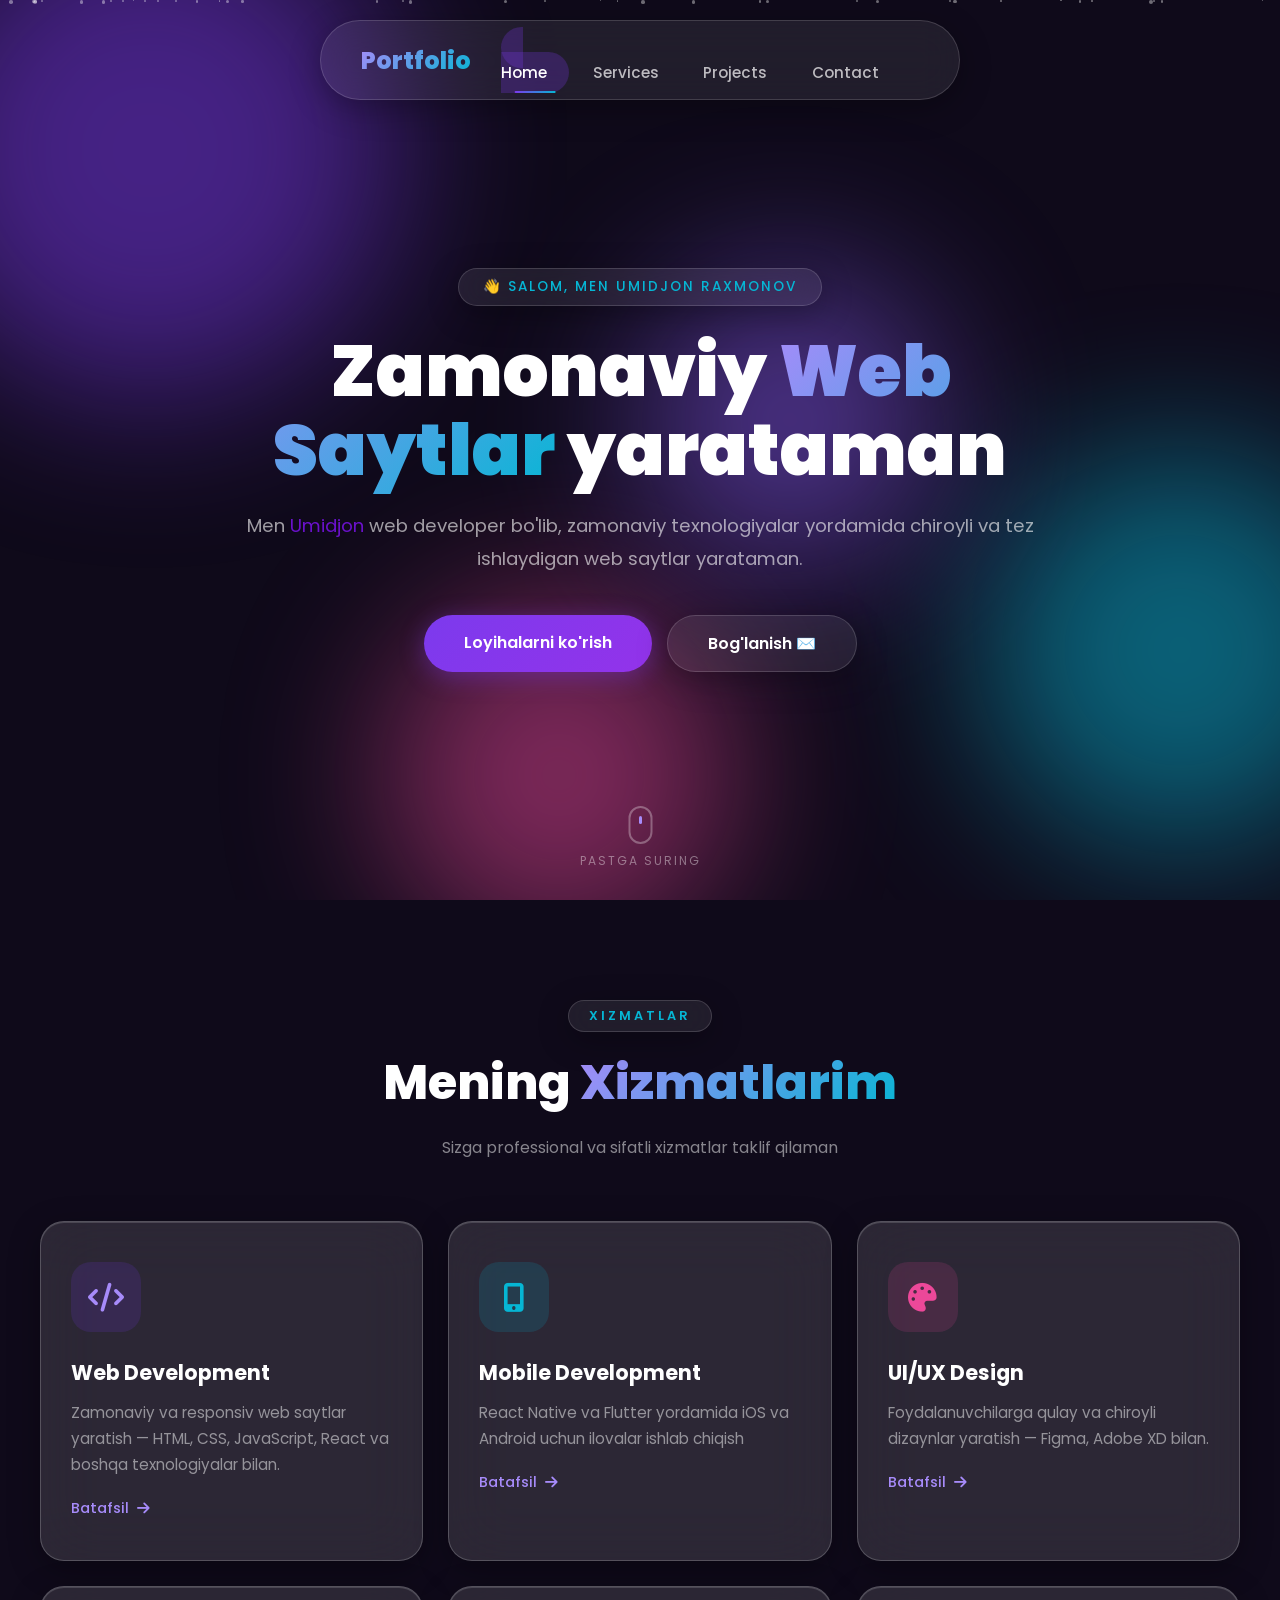
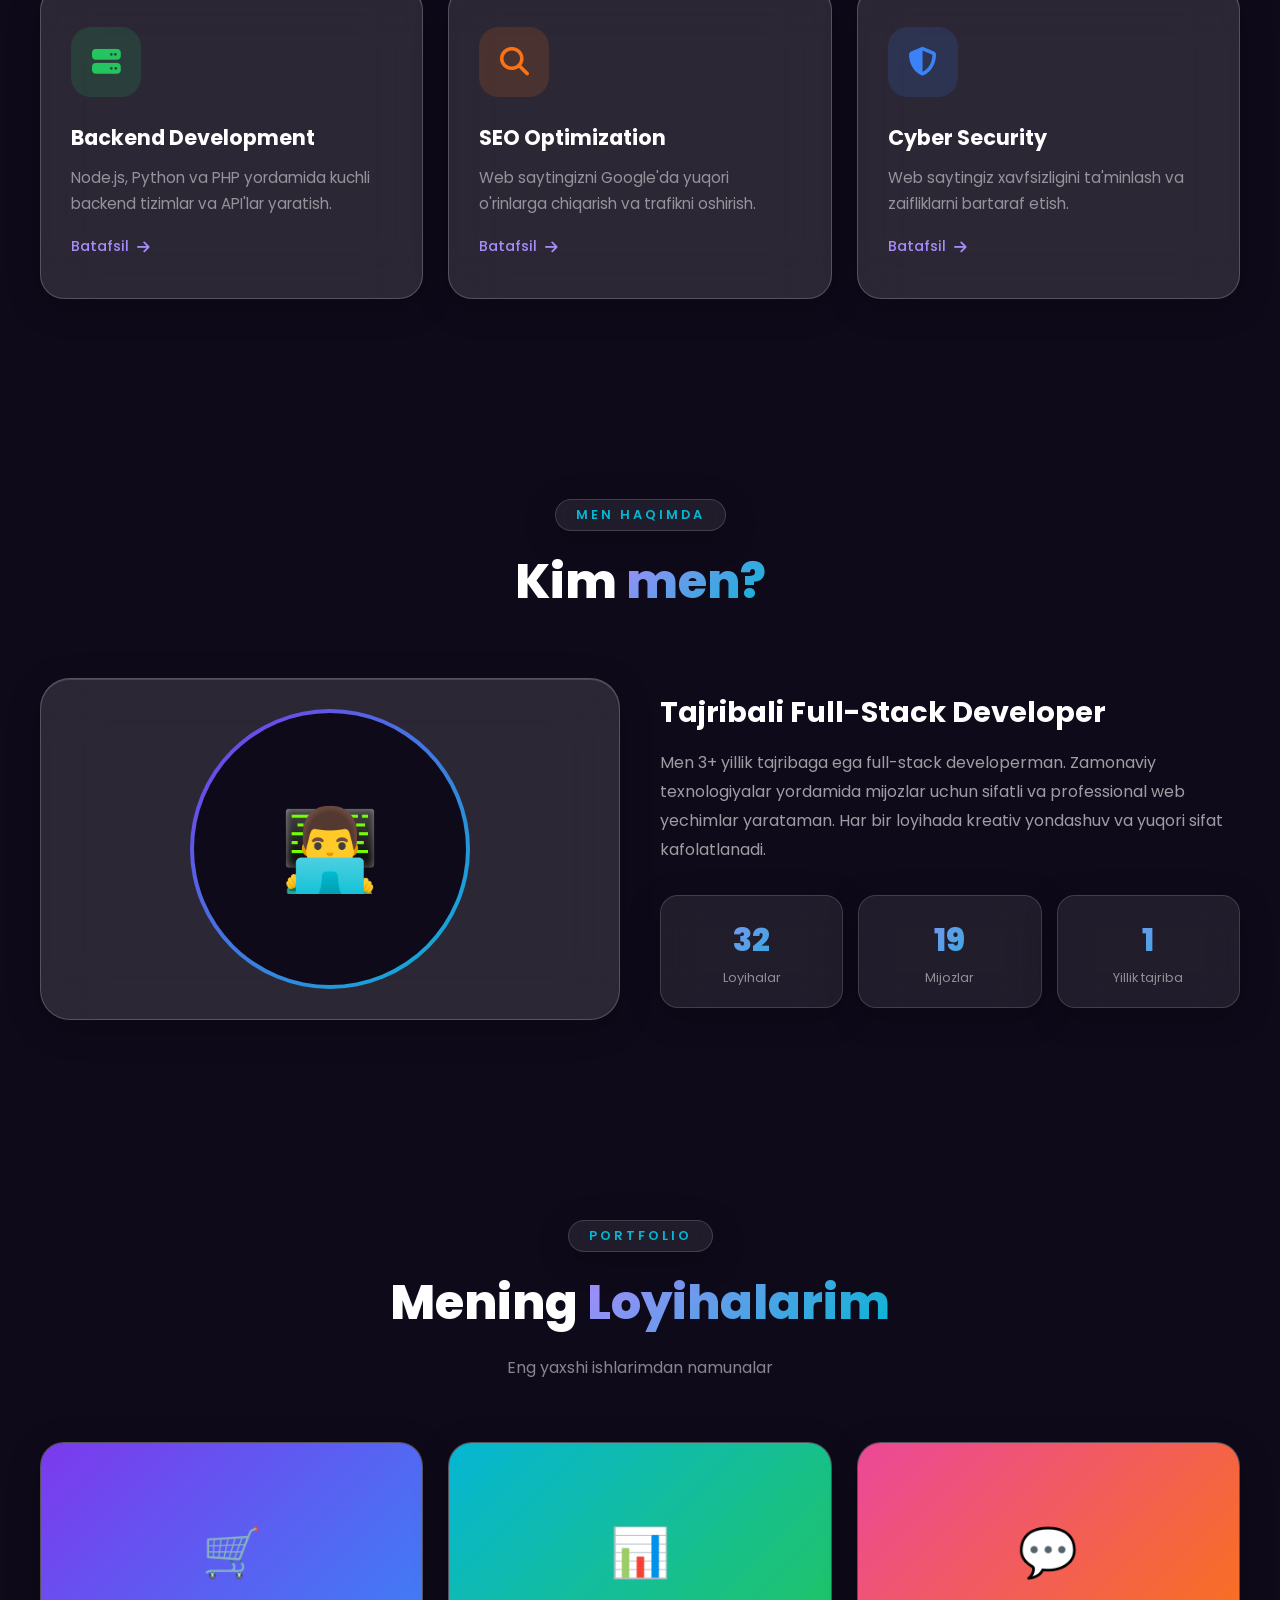
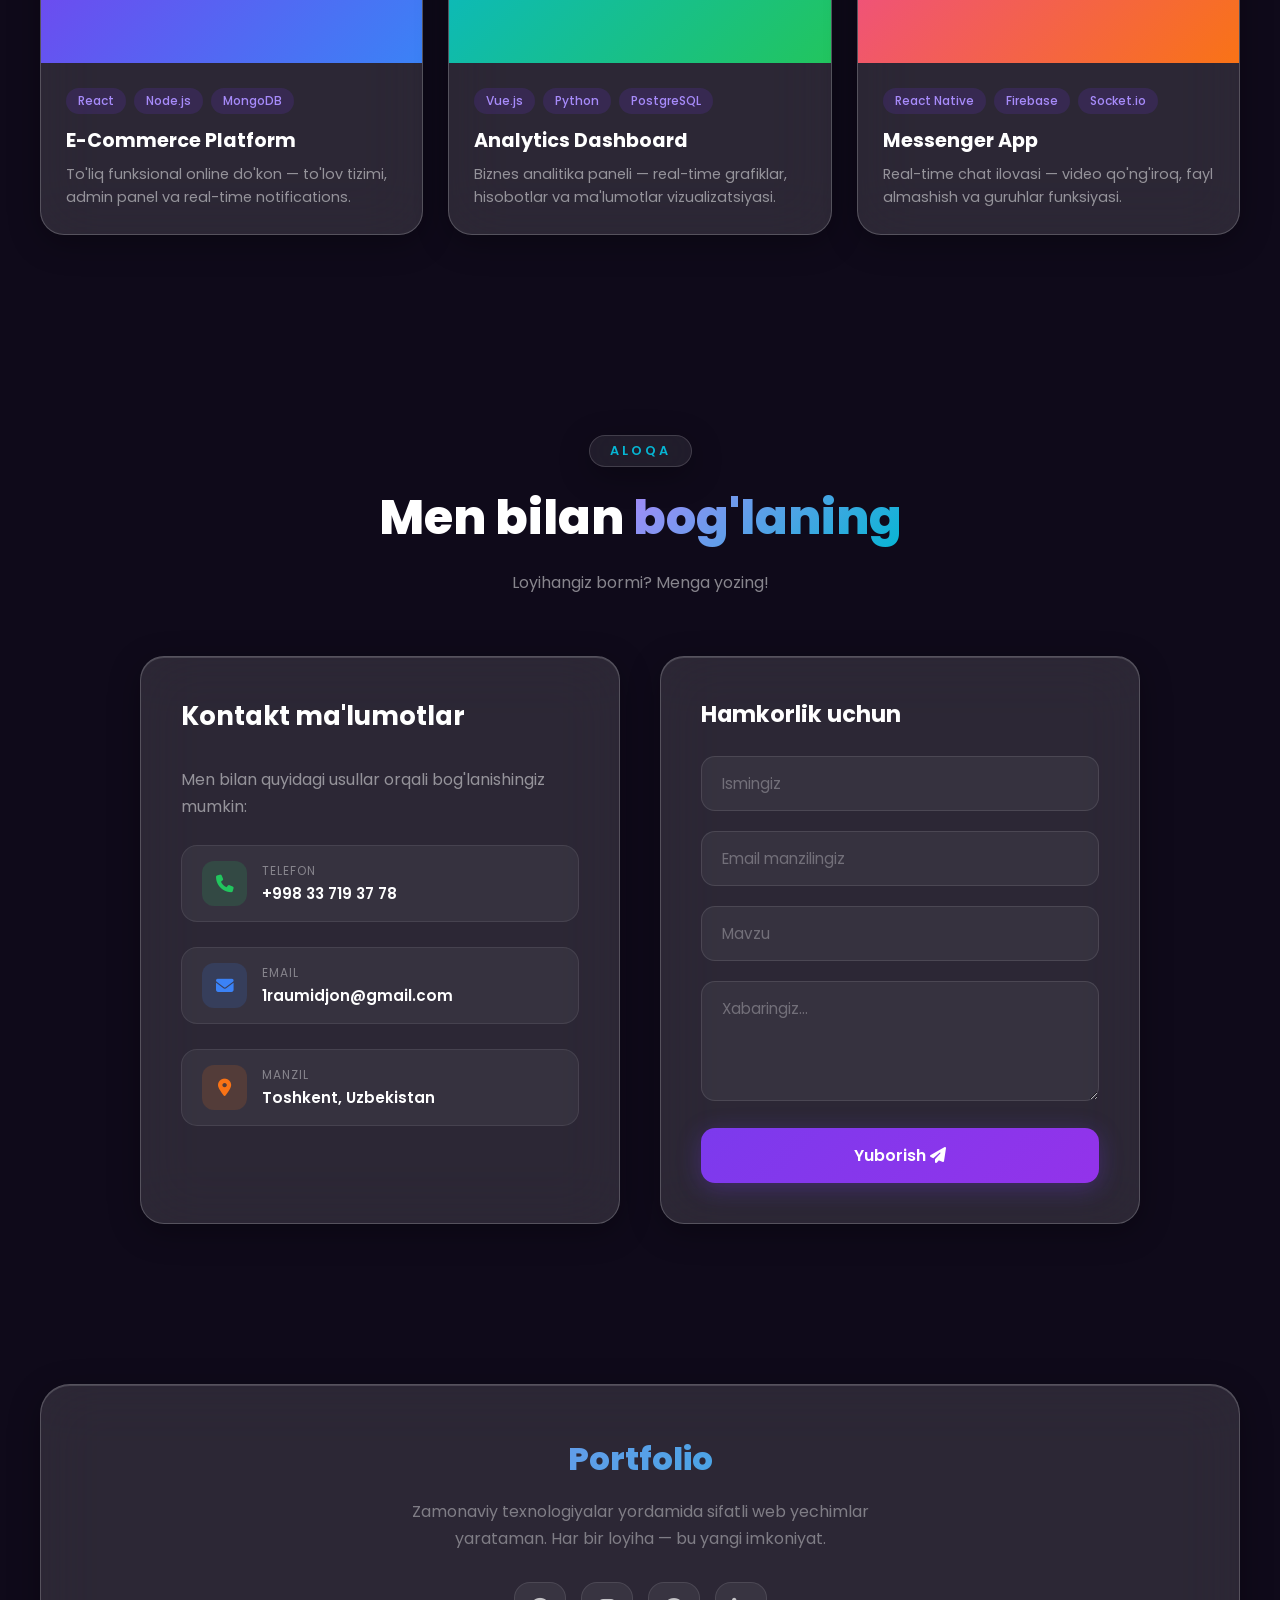
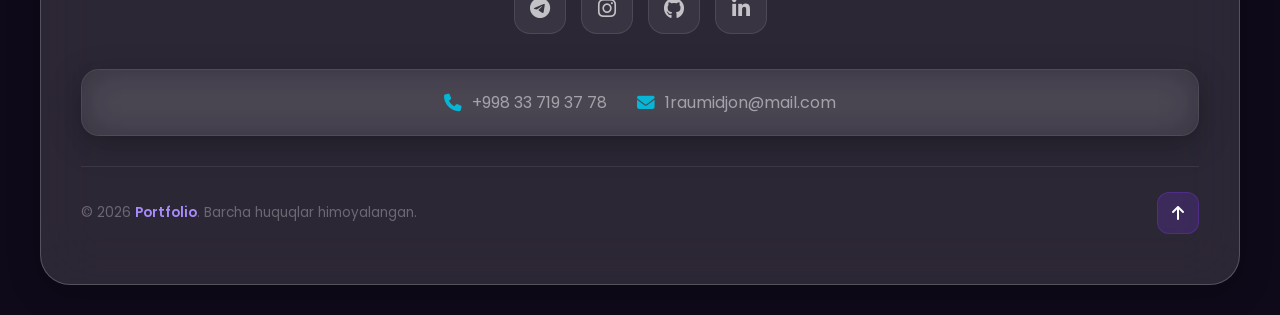
==== index.html @ 9c3d9533 "index asl nomiga qaytarildi adashibman pushaymonman" ====
<!doctype html>
<html lang="uz">
  <head>
    <meta charset="UTF-8" />
    <meta name="viewport" content="width=device-width, initial-scale=1.0" />
    <title>Umidjon Raxmonov | Portfolio</title>
    <link
      rel="stylesheet"
      href="https://cdnjs.cloudflare.com/ajax/libs/font-awesome/6.5.0/css/all.min.css"
    />
    <link rel="stylesheet" href="qwen.css" />
  </head>
  <body>
    <!-- Loader -->
    <div class="loader" id="loader">
      <div class="loader-ring"></div>
    </div>

    <!-- Animated Background -->
    <div class="bg-animation">
      <div class="blob"></div>
      <div class="blob"></div>
      <div class="blob"></div>
      <div class="blob"></div>
    </div>

    <!-- Particles -->
    <div class="particles" id="particles"></div>

    <!-- ========== NAVBAR ========== -->
    <nav class="navbar glass" id="navbar">
      <div class="nav-logo">Portfolio</div>
      <ul class="nav-links" id="navLinks">
        <li><a href="#home" class="active">Home</a></li>
        <li><a href="#services">Services</a></li>
        <li><a href="#projects">Projects</a></li>
        <li><a href="#contact">Contact</a></li>
      </ul>
      <div class="menu-toggle" id="menuToggle">
        <span></span>
        <span></span>
        <span></span>
      </div>
    </nav>

    <!-- ========== HERO ========== -->
    <section class="hero" id="home">
      <div class="hero-content">
        <div class="hero-badge glass">👋 Salom, men Umidjon Raxmonov</div>
        <h1>Zamonaviy <span class="gradient-text">Web Saytlar</span> yarataman</h1>
        <p>
          Men <span style="color: #6a11cb">Umidjon</span> web developer bo'lib, zamonaviy
          texnologiyalar yordamida chiroyli va tez ishlaydigan web saytlar yarataman.
        </p>
        <div class="hero-buttons">
          <a href="#projects" class="btn-primary">Loyihalarni ko'rish</a>
          <a href="#contact" class="btn-glass glass">Bog'lanish ✉️</a>
        </div>
      </div>
      <div class="scroll-indicator">
        <div class="mouse"></div>
        <span>Pastga suring</span>
      </div>
    </section>

    <!-- ========== SERVICES ========== -->
    <section id="services">
      <div class="section-header">
        <div class="tag glass">Xizmatlar</div>
        <h2>Mening <span class="gradient-text">Xizmatlarim</span></h2>
        <p>Sizga professional va sifatli xizmatlar taklif qilaman</p>
      </div>
      <div class="services-grid">
        <div class="service-card glass-strong">
          <div class="service-icon icon-purple">
            <i class="fas fa-code"></i>
          </div>
          <h3>Web Development</h3>
          <p>
            Zamonaviy va responsiv web saytlar yaratish — HTML, CSS, JavaScript, React va boshqa
            texnologiyalar bilan.
          </p>
          <div class="arrow">Batafsil <i class="fas fa-arrow-right"></i></div>
        </div>
        <div class="service-card glass-strong">
          <div class="service-icon icon-cyan">
            <i class="fas fa-mobile-alt"></i>
          </div>

          <h3>Mobile Development</h3>
          <p>React Native va Flutter yordamida iOS va Android uchun ilovalar ishlab chiqish</p>
          <div class="arrow">Batafsil <i class="fas fa-arrow-right"></i></div>
        </div>

        <div class="service-card glass-strong">
          <div class="service-icon icon-pink">
            <i class="fas fa-palette"></i>
          </div>
          <h3>UI/UX Design</h3>
          <p>Foydalanuvchilarga qulay va chiroyli dizaynlar yaratish — Figma, Adobe XD bilan.</p>
          <div class="arrow">Batafsil <i class="fas fa-arrow-right"></i></div>
        </div>
        <div class="service-card glass-strong">
          <div class="service-icon icon-green">
            <i class="fas fa-server"></i>
          </div>

          <h3>Backend Development</h3>
          <p>Node.js, Python va PHP yordamida kuchli backend tizimlar va API'lar yaratish.</p>
          <div class="arrow">Batafsil <i class="fas fa-arrow-right"></i></div>
        </div>
        <div class="service-card glass-strong">
          <div class="service-icon icon-orange">
            <i class="fas fa-search"></i>
          </div>

          <h3>SEO Optimization</h3>
          <p>Web saytingizni Google'da yuqori o'rinlarga chiqarish va trafikni oshirish.</p>
          <div class="arrow">Batafsil <i class="fas fa-arrow-right"></i></div>
        </div>
        <div class="service-card glass-strong">
          <div class="service-icon icon-blue">
            <i class="fas fa-shield-alt"></i>
          </div>
          <h3>Cyber Security</h3>
          <p>Web saytingiz xavfsizligini ta'minlash va zaifliklarni bartaraf etish.</p>
          <div class="arrow">Batafsil <i class="fas fa-arrow-right"></i></div>
        </div>
      </div>
    </section>


    <!-- ========== ABOUT ========== -->
    <section id="about">
      <div class="about-section">
        <div class="section-header">
          <div class="tag glass">Men haqimda</div>
          <h2>Kim <span class="gradient-text">men?</span></h2>
        </div>
        <div class="about-grid">
          <div class="about-image glass-strong">
            <div class="avatar-wrapper">
              <div class="avatar-inner">👨‍💻</div>
            </div>
          </div>

          <div class="about-text">
            <h3>Tajribali Full-Stack Developer</h3>
            <p>
              Men 3+ yillik tajribaga ega full-stack developerman. Zamonaviy texnologiyalar
              yordamida mijozlar uchun sifatli va professional web yechimlar yarataman. Har bir
              loyihada kreativ yondashuv va yuqori sifat kafolatlanadi.
            </p>

            <div class="stats-row">
              <div class="stat-item glass">
                <div class="number" data-target="50">0</div>
                <div class="label">Loyihalar</div>
              </div>
              <div class="stat-item glass">
                <div class="number" data-target="30">0</div>
                <div class="label">Mijozlar</div>
              </div>
              <div class="stat-item glass">
                <div class="number" data-target="3">0</div>
                <div class="label">Yillik tajriba</div>
              </div>
            </div>
          </div>
        </div>
      </div>
    </section>

    <!-- ========== PROJECTS ========== -->
    <section id="projects">
      <div class="section-header">
        <div class="tag glass">Portfolio</div>
        <h2>Mening <span class="gradient-text">Loyihalarim</span></h2>
        <p>Eng yaxshi ishlarimdan namunalar</p>
      </div>
      <div class="projects-grid">
        <div class="project-card glass-strong">
          <div class="project-thumb">
            <div class="gradient-bg g1">🛒</div>
          </div>
          <div class="project-info">
            <div class="tags">
              <span>React</span>
              <span>Node.js</span>
              <span>MongoDB</span>
            </div>
            <h3>E-Commerce Platform</h3>
            <p>
              To'liq funksional online do'kon — to'lov tizimi, admin panel va real-time
              notifications.
            </p>
          </div>
        </div>
        <div class="project-card glass-strong">
          <div class="project-thumb">
            <div class="gradient-bg g2">📊</div>
          </div>
          <div class="project-info">
            <div class="tags">
              <span>Vue.js</span>
              <span>Python</span>
              <span>PostgreSQL</span>
            </div>
            <h3>Analytics Dashboard</h3>
            <p>
              Biznes analitika paneli — real-time grafiklar, hisobotlar va ma'lumotlar
              vizualizatsiyasi.
            </p>
          </div>
        </div>
        <div class="project-card glass-strong">
          <div class="project-thumb">
            <div class="gradient-bg g3">💬</div>
          </div>
          <div class="project-info">
            <div class="tags">
              <span>React Native</span>
              <span>Firebase</span>
              <span>Socket.io</span>
            </div>
            <h3>Messenger App</h3>
            <p>Real-time chat ilovasi — video qo'ng'iroq, fayl almashish va guruhlar funksiyasi.</p>
          </div>
        </div>
      </div>
    </section>

    <!-- ========== CONTACT ========== -->
    <section id="contact">
      <div class="section-header">
        <div class="tag glass">Aloqa</div>
        <h2>Men bilan <span class="gradient-text">bog'laning</span></h2>
        <p>Loyihangiz bormi? Menga yozing!</p>
      </div>
      <div class="contact-wrapper">
        <div class="contact-info glass-strong">
          <h3>Kontakt ma'lumotlar</h3>
          <p>Men bilan quyidagi usullar orqali bog'lanishingiz mumkin:</p>
          <div class="contact-item">
            <div class="icon-box phone">
              <i class="fas fa-phone"></i>
            </div>
            <div class="text-box">
              <div class="label">Telefon</div>
              <div class="value">
                <a href="tel:+998337193778" style="text-decoration: none; color: white">
                  <span>+998 33 719 37 78</span>
                </a>
              </div>
            </div>
          </div>
          <div class="contact-item">
            <div class="icon-box email">
              <i class="fas fa-envelope"></i>
            </div>
            <div class="text-box">
              <div class="label">Email</div>
              <div class="value">
                <a href="mailto:1raumidjon@gmail.com" style="text-decoration: none; color: white">
                  <span>1raumidjon@gmail.com</span>
                </a>
              </div>
            </div>
          </div>
          <div class="contact-item">
            <div class="icon-box location">
              <i class="fas fa-map-marker-alt"></i>
            </div>
            <div class="text-box">
              <div class="label">Manzil</div>
              <div class="value">
                <a
                  style="text-decoration: none; color: white"
                  href="https://www.google.com/maps?q=Tashkent, Uzbekistan"
                  target="_blank"
                >
                  Toshkent, Uzbekistan
                </a>
              </div>
            </div>
          </div>
        </div>
        <form id="contactForm" class="contact-form glass-strong">
          <h3>Hamkorlik uchun</h3>
          <div class="form-group">
            <input type="text" id="name" placeholder="Ismingiz" required />
          </div>
          <div class="form-group">
            <input type="email" id="email" placeholder="Email manzilingiz" required />
          </div>
          <div class="form-group">
            <input type="text" id="subject" placeholder="Mavzu" />
          </div>
          <div class="form-group">
            <textarea id="message" placeholder="Xabaringiz..." required></textarea>
          </div>
          <button type="submit" class="submit-btn">
            Yuborish <i class="fas fa-paper-plane"></i>
          </button>
        </form>
      </div>
    </section>

    <!-- ========== FOOTER ========== -->
    <footer class="footer">
      <div class="footer-glass glass-strong">
        <div class="footer-logo">Portfolio</div>
        <p class="footer-desc">
          Zamonaviy texnologiyalar yordamida sifatli web yechimlar yarataman. Har bir loyiha — bu
          yangi imkoniyat.
        </p>

        <div class="social-links">
          <a
            href="https://t.me/raxmonov_supportbot"
            target="_blank"
            class="social-link tg"
            title="Telegram"
          >
            <i class="fab fa-telegram-plane"></i>
          </a>
          <a
            href="https://instagram.com/umidjon.raxmonjonov"
            target="_blank"
            class="social-link ins"
            title="Instagram"
          >
            <i class="fab fa-instagram"></i>
          </a>
          <a
            href="https://github.com/raumidjon"
            target="_blank"
            class="social-link git"
            title="GitHub"
          >
            <i class="fab fa-github"></i>
          </a>

          <a
            href="https://linkedin.com/in/raumidjon/"
            target="_blank"
            class="social-link li"
            title="LinkedIn"
          >
            <i class="fab fa-linkedin-in"></i>
          </a>
        </div>

        <div class="footer-contact glass">
          <a href="tel:+998337193778" class="footer-contact-item">
            <i class="fas fa-phone"></i>
            <span>+998 33 719 37
               78</span>
          </a>
          <a href="mailto:1raumidjon@mail.com" class="footer-contact-item">
            <i class="fas fa-envelope"></i>
            <span>1raumidjon@mail.com</span>
          </a>
        </div>

        <div class="footer-bottom">
          <p>© 2026 <span>Portfolio</span>. Barcha huquqlar himoyalangan.</p>
          <a href="#home" class="back-to-top">
            <i class="fas fa-arrow-up"></i>
          </a>
        </div>
      </div>
    </footer>

    <script src="qwen.js"></script>
  </body>
</html>
---- qwen.css ----
@import url('https://fonts.googleapis.com/css2?family=Poppins:wght@300;400;500;600;700;800;900&display=swap');

        * {
            margin: 0;
            padding: 0;
            box-sizing: border-box;
        }

        :root {
            --primary: #7c3aed;
            --primary-light: #a78bfa;
            --accent: #06b6d4;
            --dark: #0f0a1a;
            --glass-bg: rgba(255, 255, 255, 0.08);
            --glass-border: rgba(255, 255, 255, 0.15);
            --glass-shadow: rgba(0, 0, 0, 0.3);
        }

        html {
            scroll-behavior: smooth;
        }

        body {
            font-family: 'Poppins', sans-serif;
            background: var(--dark);
            color: #fff;
            overflow-x: hidden;
            min-height: 100vh;
            cursor: default; /* Oddiy kursor */
        }

        /* ============ ANIMATED BACKGROUND ============ */
        .bg-animation {
            position: fixed;
            top: 0; left: 0;
            width: 100%; height: 100%;
            z-index: 0;
            overflow: hidden;
        }

        .bg-animation .blob {
            position: absolute;
            border-radius: 50%;
            filter: blur(80px);
            opacity: 0.5;
            animation: blobMove 8s ease-in-out infinite alternate;
        }

        .blob:nth-child(1) {
            width: 500px; height: 500px;
            background: var(--primary);
            top: -100px; left: -100px;
            animation-delay: 0s;
        }

        .blob:nth-child(2) {
            width: 400px; height: 400px;
            background: var(--accent);
            top: 50%; right: -100px;
            animation-delay: 2s;
        }

        .blob:nth-child(3) {
            width: 350px; height: 350px;
            background: #ec4899;
            bottom: -50px; left: 30%;
            animation-delay: 4s;
        }

        .blob:nth-child(4) {
            width: 300px; height: 300px;
            background: #8b5cf6;
            top: 30%; left: 50%;
            animation-delay: 1s;
        }

        @keyframes blobMove {
            0%   { transform: translate(0, 0) scale(1); }
            33%  { transform: translate(80px, -60px) scale(1.1); }
            66%  { transform: translate(-40px, 40px) scale(0.9); }
            100% { transform: translate(60px, -80px) scale(1.05); }
        }

        /* ============ PARTICLES ============ */
        .particles {
            position: fixed;
            top: 0; left: 0;
            width: 100%; height: 100%;
            z-index: 0;
            pointer-events: none;
        }

        .particle {
            position: absolute;
            width: 3px; height: 3px;
            background: rgba(255,255,255,0.4);
            border-radius: 50%;
            animation: particleFloat linear infinite;
        }

        @keyframes particleFloat {
            0%   { transform: translateY(100vh) rotate(0deg); opacity: 0; }
            10%  { opacity: 1; }
            90%  { opacity: 1; }
            100% { transform: translateY(-10vh) rotate(720deg); opacity: 0; }
        }

        /* ============ GLASS MIXIN ============ */
        .glass {
            background: var(--glass-bg);
            backdrop-filter: blur(20px);
            -webkit-backdrop-filter: blur(20px);
            border: 1px solid var(--glass-border);
            box-shadow: 0 8px 32px var(--glass-shadow);
        }

        .glass-strong {
            background: rgba(255, 255, 255, 0.12);
            backdrop-filter: blur(30px);
            -webkit-backdrop-filter: blur(30px);
            border: 1px solid rgba(255, 255, 255, 0.2);
            box-shadow: 0 8px 32px var(--glass-shadow),
                        inset 0 1px 0 rgba(255,255,255,0.15);
        }

        /* ============ NAVBAR ============ */
        .navbar {
            position: fixed;
            top: 20px;
            left: 50%;
            transform: translateX(-50%);
            z-index: 1000;
            padding: 14px 40px;
            border-radius: 60px;
            display: flex;
            align-items: center;
            gap: 10px;
            transition: all 0.4s ease;
        }

        .navbar.scrolled {
            background: rgba(15, 10, 26, 0.7);
            backdrop-filter: blur(30px);
            border-color: rgba(124, 58, 237, 0.3);
            box-shadow: 0 10px 40px rgba(124, 58, 237, 0.15);
        }

        .nav-logo {
            font-size: 1.5rem;
            font-weight: 800;
            background: linear-gradient(135deg, var(--primary-light), var(--accent));
            -webkit-background-clip: text;
            -webkit-text-fill-color: transparent;
            margin-right: 20px;
            cursor: pointer;
            transition: transform 0.3s;
        }

        .nav-logo:hover {
            transform: scale(1.1);
        }

        .nav-links {
            display: flex;
            list-style: none;
            gap: 5px;
        }

        .nav-links a {
            color: rgba(255,255,255,0.7);
            text-decoration: none;
            padding: 10px 22px;
            border-radius: 50px;
            font-weight: 500;
            font-size: 0.95rem;
            position: relative;
            transition: all 0.4s cubic-bezier(0.175, 0.885, 0.32, 1.275);
            overflow: hidden;
        }

        .nav-links a::before {
            content: '';
            position: absolute;
            bottom: 0; left: 50%;
            width: 0; height: 2px;
            background: linear-gradient(90deg, var(--primary), var(--accent));
            transition: all 0.4s ease;
            transform: translateX(-50%);
            border-radius: 2px;
        }

        .nav-links a:hover {
            color: #fff;
            background: rgba(124, 58, 237, 0.15);
            transform: translateY(-2px);
        }

        .nav-links a:hover::before {
            width: 60%;
        }

        .nav-links a.active {
            color: #fff;
            background: rgba(124, 58, 237, 0.25);
        }

        .nav-links a.active::before {
            width: 60%;
        }

        /* Mobile Menu */
        .menu-toggle {
            display: none;
            flex-direction: column;
            gap: 5px;
            cursor: pointer;
            padding: 5px;
            z-index: 1001;
        }

        .menu-toggle span {
            width: 25px;
            height: 2px;
            background: #fff;
            border-radius: 2px;
            transition: all 0.3s;
        }

        .menu-toggle.active span:nth-child(1) {
            transform: rotate(45deg) translate(5px, 5px);
        }
        .menu-toggle.active span:nth-child(2) {
            opacity: 0;
        }
        .menu-toggle.active span:nth-child(3) {
            transform: rotate(-45deg) translate(5px, -5px);
        }

        /* ============ HERO SECTION ============ */
        .hero {
            position: relative;
            z-index: 1;
            min-height: 100vh;
            display: flex;
            align-items: center;
            justify-content: center;
            padding: 120px 40px 80px;
        }

        .hero-content {
            text-align: center;
            max-width: 800px;
            animation: heroIn 1s ease-out;
        }

        @keyframes heroIn {
            from { opacity: 0; transform: translateY(60px) scale(0.95); }
            to   { opacity: 1; transform: translateY(0) scale(1); }
        }

        .hero-badge {
            display: inline-block;
            padding: 8px 24px;
            border-radius: 50px;
            font-size: 0.85rem;
            font-weight: 500;
            color: var(--accent);
            margin-bottom: 25px;
            letter-spacing: 2px;
            text-transform: uppercase;
            animation: heroIn 1s ease-out 0.2s both;
        }

        .hero h1 {
            font-size: clamp(2.5rem, 6vw, 4.5rem);
            font-weight: 900;
            line-height: 1.1;
            margin-bottom: 20px;
            animation: heroIn 1s ease-out 0.4s both;
        }

        .hero h1 .gradient-text {
            background: linear-gradient(135deg, var(--primary-light), var(--accent), #ec4899);
            -webkit-background-clip: text;
            -webkit-text-fill-color: transparent;
            background-size: 200% 200%;
            animation: gradientShift 4s ease infinite;
        }

        @keyframes gradientShift {
            0%, 100% { background-position: 0% 50%; }
            50%      { background-position: 100% 50%; }
        }

        .hero p {
            font-size: 1.15rem;
            color: rgba(255,255,255,0.6);
            line-height: 1.8;
            margin-bottom: 40px;
            animation: heroIn 1s ease-out 0.6s both;
        }

        .hero-buttons {
            display: flex;
            gap: 15px;
            justify-content: center;
            flex-wrap: wrap;
            animation: heroIn 1s ease-out 0.8s both;
        }

        .btn-primary {
            padding: 15px 40px;
            border-radius: 60px;
            background: linear-gradient(135deg, var(--primary), #9333ea);
            color: #fff;
            text-decoration: none;
            font-weight: 600;
            font-size: 1rem;
            border: none;
            cursor: pointer;
            position: relative;
            overflow: hidden;
            transition: all 0.4s ease;
            box-shadow: 0 5px 25px rgba(124, 58, 237, 0.4);
        }

        .btn-primary::before {
            content: '';
            position: absolute;
            top: 0; left: -100%;
            width: 100%; height: 100%;
            background: linear-gradient(90deg, transparent, rgba(255,255,255,0.2), transparent);
            transition: left 0.5s;
        }

        .btn-primary:hover::before {
            left: 100%;
        }

        .btn-primary:hover {
            transform: translateY(-3px);
            box-shadow: 0 10px 40px rgba(124, 58, 237, 0.5);
        }

        .btn-glass {
            padding: 15px 40px;
            border-radius: 60px;
            color: #fff;
            text-decoration: none;
            font-weight: 600;
            font-size: 1rem;
            cursor: pointer;
            transition: all 0.4s ease;
        }

        .btn-glass:hover {
            transform: translateY(-3px);
            background: rgba(255,255,255,0.15);
            box-shadow: 0 10px 40px rgba(0,0,0,0.3);
        }

        /* Scroll indicator */
        .scroll-indicator {
            position: absolute;
            bottom: 30px;
            left: 50%;
            transform: translateX(-50%);
            display: flex;
            flex-direction: column;
            align-items: center;
            gap: 8px;
            animation: bounce 2s ease-in-out infinite;
        }

        .scroll-indicator span {
            font-size: 0.75rem;
            color: rgba(255,255,255,0.4);
            letter-spacing: 2px;
            text-transform: uppercase;
        }

        .scroll-indicator .mouse {
            width: 24px;
            height: 38px;
            border: 2px solid rgba(255,255,255,0.3);
            border-radius: 12px;
            position: relative;
        }

        .scroll-indicator .mouse::after {
            content: '';
            position: absolute;
            top: 8px;
            left: 50%;
            transform: translateX(-50%);
            width: 3px;
            height: 8px;
            background: var(--primary-light);
            border-radius: 3px;
            animation: scrollDot 2s ease-in-out infinite;
        }

        @keyframes scrollDot {
            0%, 100% { opacity: 1; top: 8px; }
            50%      { opacity: 0.3; top: 18px; }
        }

        @keyframes bounce {
            0%, 100% { transform: translateX(-50%) translateY(0); }
            50%      { transform: translateX(-50%) translateY(10px); }
        }

        /* ============ SECTION COMMON ============ */
        section {
            position: relative;
            z-index: 1;
            padding: 100px 40px;
        }

        .section-header {
            text-align: center;
            margin-bottom: 60px;
        }

        .section-header .tag {
            display: inline-block;
            padding: 6px 20px;
            border-radius: 50px;
            font-size: 0.8rem;
            font-weight: 600;
            color: var(--accent);
            letter-spacing: 3px;
            text-transform: uppercase;
            margin-bottom: 15px;
        }

        .section-header h2 {
            font-size: clamp(2rem, 4vw, 3rem);
            font-weight: 800;
        }

        .section-header h2 .gradient-text {
            background: linear-gradient(135deg, var(--primary-light), var(--accent));
            -webkit-background-clip: text;
            -webkit-text-fill-color: transparent;
        }

        .section-header p {
            color: rgba(255,255,255,0.5);
            max-width: 600px;
            margin: 15px auto 0;
            line-height: 1.7;
        }

        /* ============ SERVICES SECTION ============ */
        .services-grid {
            display: grid;
            grid-template-columns: repeat(auto-fit, minmax(300px, 1fr));
            gap: 25px;
            max-width: 1200px;
            margin: 0 auto;
        }

        .service-card {
            padding: 40px 30px;
            border-radius: 24px;
            position: relative;
            overflow: hidden;
            transition: all 0.5s cubic-bezier(0.175, 0.885, 0.32, 1.275);
            cursor: pointer;
            opacity: 0;
            transform: translateY(40px);
        }

        .service-card.visible {
            opacity: 1;
            transform: translateY(0);
        }

        .service-card::before {
            content: '';
            position: absolute;
            top: 0; left: 0;
            width: 100%; height: 100%;
            background: linear-gradient(135deg, rgba(124,58,237,0.1), transparent);
            opacity: 0;
            transition: opacity 0.5s;
        }

        .service-card:hover {
            transform: translateY(-10px) scale(1.02);
            border-color: rgba(124, 58, 237, 0.4);
            box-shadow: 0 20px 60px rgba(124, 58, 237, 0.2);
        }

        .service-card:hover::before {
            opacity: 1;
        }

        .service-icon {
            width: 70px;
            height: 70px;
            border-radius: 20px;
            display: flex;
            align-items: center;
            justify-content: center;
            font-size: 1.8rem;
            margin-bottom: 25px;
            position: relative;
            transition: all 0.5s ease;
        }

        .service-icon.icon-purple {
            background: rgba(124, 58, 237, 0.15);
            color: var(--primary-light);
        }

        .service-icon.icon-cyan {
            background: rgba(6, 182, 212, 0.15);
            color: var(--accent);
        }

        .service-icon.icon-pink {
            background: rgba(236, 72, 153, 0.15);
            color: #ec4899;
        }

        .service-icon.icon-green {
            background: rgba(34, 197, 94, 0.15);
            color: #22c55e;
        }

        .service-icon.icon-orange {
            background: rgba(249, 115, 22, 0.15);
            color: #f97316;
        }

        .service-icon.icon-blue {
            background: rgba(59, 130, 246, 0.15);
            color: #3b82f6;
        }

        .service-card:hover .service-icon {
            transform: scale(1.15) rotate(-5deg);
        }

        .service-card h3 {
            font-size: 1.3rem;
            font-weight: 700;
            margin-bottom: 12px;
            position: relative;
        }

        .service-card p {
            color: rgba(255,255,255,0.5);
            line-height: 1.7;
            font-size: 0.95rem;
            position: relative;
        }

        .service-card .arrow {
            display: inline-flex;
            align-items: center;
            gap: 8px;
            color: var(--primary-light);
            margin-top: 20px;
            font-weight: 500;
            font-size: 0.9rem;
            position: relative;
            transition: all 0.3s;
        }

        .service-card:hover .arrow {
            gap: 15px;
            color: var(--accent);
        }

        /* ============ ABOUT / STATS SECTION ============ */
        .about-section {
            max-width: 1200px;
            margin: 0 auto;
        }

        .about-grid {
            display: grid;
            grid-template-columns: 1fr 1fr;
            gap: 40px;
            align-items: center;
        }

        .about-image {
            padding: 30px;
            border-radius: 30px;
            text-align: center;
            position: relative;
            overflow: hidden;
        }

        .about-image .avatar-wrapper {
            width: 280px;
            height: 280px;
            margin: 0 auto;
            border-radius: 50%;
            background: linear-gradient(135deg, var(--primary), var(--accent));
            padding: 4px;
            animation: avatarGlow 4s ease-in-out infinite;
        }

        @keyframes avatarGlow {
            0%, 100% { box-shadow: 0 0 30px rgba(124,58,237,0.3); }
            50%      { box-shadow: 0 0 60px rgba(124,58,237,0.5), 0 0 100px rgba(6,182,212,0.2); }
        }

        .about-image .avatar-wrapper .avatar-inner {
            width: 100%;
            height: 100%;
            border-radius: 50%;
            background: var(--dark);
            display: flex;
            align-items: center;
            justify-content: center;
            font-size: 5rem;
        }

        .about-text h3 {
            font-size: 1.8rem;
            font-weight: 700;
            margin-bottom: 15px;
        }

        .about-text p {
            color: rgba(255,255,255,0.6);
            line-height: 1.8;
            margin-bottom: 30px;
        }

        .stats-row {
            display: grid;
            grid-template-columns: repeat(3, 1fr);
            gap: 15px;
        }

        .stat-item {
            padding: 20px;
            border-radius: 18px;
            text-align: center;
            transition: all 0.4s;
        }

        .stat-item:hover {
            transform: translateY(-5px);
            background: rgba(255,255,255,0.1);
        }

        .stat-item .number {
            font-size: 2rem;
            font-weight: 800;
            background: linear-gradient(135deg, var(--primary-light), var(--accent));
            -webkit-background-clip: text;
            -webkit-text-fill-color: transparent;
        }

        .stat-item .label {
            font-size: 0.8rem;
            color: rgba(255,255,255,0.5);
            margin-top: 5px;
        }

        /* ============ PROJECTS SECTION ============ */
        .projects-grid {
            display: grid;
            grid-template-columns: repeat(auto-fit, minmax(340px, 1fr));
            gap: 25px;
            max-width: 1200px;
            margin: 0 auto;
        }

        .project-card {
            border-radius: 24px;
            overflow: hidden;
            transition: all 0.5s cubic-bezier(0.175, 0.885, 0.32, 1.275);
            cursor: pointer;
            opacity: 0;
            transform: translateY(40px);
        }

        .project-card.visible {
            opacity: 1;
            transform: translateY(0);
        }

        .project-card:hover {
            transform: translateY(-8px) scale(1.02);
            box-shadow: 0 20px 60px rgba(124,58,237,0.25);
        }

        .project-thumb {
            height: 220px;
            position: relative;
            overflow: hidden;
        }

        .project-thumb .gradient-bg {
            width: 100%;
            height: 100%;
            display: flex;
            align-items: center;
            justify-content: center;
            font-size: 3rem;
            transition: transform 0.5s;
        }

        .project-thumb .gradient-bg.g1 {
            background: linear-gradient(135deg, #7c3aed, #3b82f6);
        }
        .project-thumb .gradient-bg.g2 {
            background: linear-gradient(135deg, #06b6d4, #22c55e);
        }
        .project-thumb .gradient-bg.g3 {
            background: linear-gradient(135deg, #ec4899, #f97316);
        }

        .project-card:hover .project-thumb .gradient-bg {
            transform: scale(1.1);
        }

        .project-info {
            padding: 25px;
        }

        .project-info .tags {
            display: flex;
            gap: 8px;
            flex-wrap: wrap;
            margin-bottom: 12px;
        }

        .project-info .tags span {
            padding: 4px 12px;
            border-radius: 20px;
            font-size: 0.75rem;
            font-weight: 500;
            background: rgba(124,58,237,0.15);
            color: var(--primary-light);
        }

        .project-info h3 {
            font-size: 1.2rem;
            font-weight: 700;
            margin-bottom: 8px;
        }

        .project-info p {
            color: rgba(255,255,255,0.5);
            font-size: 0.9rem;
            line-height: 1.6;
        }

        /* ============ CONTACT SECTION ============ */
        .contact-wrapper {
            max-width: 1000px;
            margin: 0 auto;
            display: grid;
            grid-template-columns: 1fr 1fr;
            gap: 40px;
        }

        .contact-info {
            padding: 40px;
            border-radius: 24px;
            display: flex;
            flex-direction: column;
            gap: 25px;
        }

        .contact-info h3 {
            font-size: 1.6rem;
            font-weight: 700;
            margin-bottom: 5px;
        }

        .contact-info > p {
            color: rgba(255,255,255,0.5);
            line-height: 1.7;
        }

        .contact-item {
            display: flex;
            align-items: center;
            gap: 15px;
            padding: 15px 20px;
            border-radius: 16px;
            background: rgba(255,255,255,0.05);
            border: 1px solid rgba(255,255,255,0.08);
            transition: all 0.4s;
            cursor: pointer;
        }

        .contact-item:hover {
            background: rgba(255,255,255,0.1);
            transform: translateX(8px);
            border-color: rgba(124,58,237,0.3);
        }

        .contact-item .icon-box {
            width: 45px;
            height: 45px;
            border-radius: 12px;
            display: flex;
            align-items: center;
            justify-content: center;
            font-size: 1.1rem;
            flex-shrink: 0;
        }

        .contact-item .icon-box.phone {
            background: rgba(34,197,94,0.15);
            color: #22c55e;
        }

        .contact-item .icon-box.email {
            background: rgba(59,130,246,0.15);
            color: #3b82f6;
        }

        .contact-item .icon-box.location {
            background: rgba(249,115,22,0.15);
            color: #f97316;
        }

        .contact-item .text-box .label {
            font-size: 0.75rem;
            color: rgba(255,255,255,0.4);
            text-transform: uppercase;
            letter-spacing: 1px;
        }

        .contact-item .text-box .value {
            font-weight: 600;
            font-size: 0.95rem;
            margin-top: 2px;
        }

        .contact-form {
            padding: 40px;
            border-radius: 24px;
            display: flex;
            flex-direction: column;
            gap: 20px;
        }

        .contact-form h3 {
            font-size: 1.4rem;
            font-weight: 700;
            margin-bottom: 5px;
        }

        .form-group {
            position: relative;
        }

        .form-group input,
        .form-group textarea {
            width: 100%;
            padding: 15px 20px;
            border-radius: 14px;
            border: 1px solid rgba(255,255,255,0.1);
            background: rgba(255,255,255,0.05);
            color: #fff;
            font-family: 'Poppins', sans-serif;
            font-size: 0.95rem;
            transition: all 0.3s;
            outline: none;
        }

        .form-group input:focus,
        .form-group textarea:focus {
            border-color: var(--primary);
            background: rgba(124,58,237,0.05);
            box-shadow: 0 0 20px rgba(124,58,237,0.1);
        }

        .form-group input::placeholder,
        .form-group textarea::placeholder {
            color: rgba(255,255,255,0.3);
        }

        .form-group textarea {
            min-height: 120px;
            resize: vertical;
        }

        .submit-btn {
            padding: 15px;
            border-radius: 14px;
            background: linear-gradient(135deg, var(--primary), #9333ea);
            color: #fff;
            font-family: 'Poppins', sans-serif;
            font-weight: 600;
            font-size: 1rem;
            border: none;
            cursor: pointer;
            position: relative;
            overflow: hidden;
            transition: all 0.4s;
            box-shadow: 0 5px 25px rgba(124,58,237,0.3);
        }

        .submit-btn:hover {
            transform: translateY(-3px);
            box-shadow: 0 10px 40px rgba(124,58,237,0.4);
        }

        .submit-btn::before {
            content: '';
            position: absolute;
            top: 0; left: -100%;
            width: 100%; height: 100%;
            background: linear-gradient(90deg, transparent, rgba(255,255,255,0.2), transparent);
            transition: left 0.5s;
        }

        .submit-btn:hover::before {
            left: 100%;
        }

        /* ============ FOOTER ============ */
        .footer {
            position: relative;
            z-index: 1;
            padding: 60px 40px 30px;
        }

        .footer-glass {
            max-width: 1200px;
            margin: 0 auto;
            padding: 50px 40px;
            border-radius: 30px;
            text-align: center;
        }

        .footer-logo {
            font-size: 2rem;
            font-weight: 800;
            background: linear-gradient(135deg, var(--primary-light), var(--accent));
            -webkit-background-clip: text;
            -webkit-text-fill-color: transparent;
            margin-bottom: 15px;
        }

        .footer-desc {
            color: rgba(255,255,255,0.4);
            max-width: 500px;
            margin: 0 auto 30px;
            line-height: 1.7;
        }

        .social-links {
            display: flex;
            justify-content: center;
            gap: 15px;
            margin-bottom: 35px;
        }

        .social-link {
            width: 52px;
            height: 52px;
            border-radius: 16px;
            display: flex;
            align-items: center;
            justify-content: center;
            font-size: 1.3rem;
            color: rgba(255,255,255,0.7);
            background: rgba(255,255,255,0.06);
            border: 1px solid rgba(255,255,255,0.1);
            text-decoration: none;
            transition: all 0.4s cubic-bezier(0.175, 0.885, 0.32, 1.275);
            position: relative;
            overflow: hidden;
        }

        .social-link::before {
            content: '';
            position: absolute;
            inset: 0;
            border-radius: 16px;
            opacity: 0;
            transition: opacity 0.4s;
        }

        .social-link.tg::before   { background: linear-gradient(135deg, #0088cc, #00aaff); }
        .social-link.ins::before  { background: linear-gradient(135deg, #833ab4, #fd1d1d, #fcb045); }
        .social-link.git::before  { background: linear-gradient(135deg, #333, #6e5494); }
        .social-link.yt::before   { background: linear-gradient(135deg, #ff0000, #cc0000); }
        .social-link.li::before   { background: linear-gradient(135deg, #0077b5, #00a0dc); }

        .social-link:hover::before {
            opacity: 1;
        }

        .social-link:hover {
            color: #fff;
            transform: translateY(-8px) scale(1.1);
            border-color: transparent;
            box-shadow: 0 10px 30px rgba(0,0,0,0.3);
        }

        .social-link i {
            position: relative;
            z-index: 1;
        }

        .footer-contact {
            display: flex;
            justify-content: center;
            gap: 30px;
            flex-wrap: wrap;
            margin-bottom: 30px;
            padding: 20px;
            border-radius: 18px;
            background: rgba(255,255,255,0.04);
            border: 1px solid rgba(255,255,255,0.08);
        }

        .footer-contact-item {
            display: flex;
            align-items: center;
            gap: 10px;
            color: rgba(255,255,255,0.5);
            text-decoration: none;
            transition: all 0.3s;
        }

        .footer-contact-item:hover {
            color: var(--primary-light);
        }

        .footer-contact-item i {
            font-size: 1.1rem;
            color: var(--accent);
        }

        .footer-bottom {
            border-top: 1px solid rgba(255,255,255,0.08);
            padding-top: 25px;
            display: flex;
            justify-content: space-between;
            align-items: center;
            flex-wrap: wrap;
            gap: 15px;
        }

        .footer-bottom p {
            color: rgba(255,255,255,0.3);
            font-size: 0.85rem;
        }

        .footer-bottom p span {
            color: var(--primary-light);
            font-weight: 600;
        }

        .back-to-top {
            width: 42px;
            height: 42px;
            border-radius: 12px;
            display: flex;
            align-items: center;
            justify-content: center;
            color: #fff;
            text-decoration: none;
            background: rgba(124,58,237,0.2);
            border: 1px solid rgba(124,58,237,0.3);
            transition: all 0.4s;
            cursor: pointer;
        }

        .back-to-top:hover {
            background: var(--primary);
            transform: translateY(-3px);
        }

        /* ============ RESPONSIVE ============ */
        @media (max-width: 768px) {
            .navbar {
                padding: 12px 25px;
                width: 90%;
            }

            .menu-toggle {
                display: flex;
            }

            .nav-links {
                position: fixed;
                top: 0; left: 0;
                width: 100%; height: 100vh;
                flex-direction: column;
                align-items: center;
                justify-content: center;
                background: rgba(15,10,26,0.95);
                backdrop-filter: blur(30px);
                gap: 15px;
                opacity: 0;
                pointer-events: none;
                transition: all 0.4s;
            }

            .nav-links.open {
                opacity: 1;
                pointer-events: all;
            }

            .nav-links a {
                font-size: 1.3rem;
                padding: 15px 30px;
            }

            .hero {
                padding: 100px 20px 60px;
            }

            section {
                padding: 60px 20px;
            }

            .about-grid {
                grid-template-columns: 1fr;
            }

            .contact-wrapper {
                grid-template-columns: 1fr;
            }

            .stats-row {
                grid-template-columns: repeat(3, 1fr);
            }

            .projects-grid {
                grid-template-columns: 1fr;
            }

            .services-grid {
                grid-template-columns: 1fr;
            }

            .footer-bottom {
                justify-content: center;
                text-align: center;
            }

            .footer-contact {
                flex-direction: column;
                align-items: center;
                gap: 15px;
            }
        }

        /* ============ LOADING ============ */
        .loader {
            position: fixed;
            inset: 0;
            z-index: 10000;
            background: var(--dark);
            display: flex;
            align-items: center;
            justify-content: center;
            transition: opacity 0.5s, visibility 0.5s;
        }

        .loader.hidden {
            opacity: 0;
            visibility: hidden;
        }

        .loader-ring {
            width: 50px;
            height: 50px;
            border: 3px solid rgba(255,255,255,0.1);
            border-top-color: var(--primary-light);
            border-radius: 50%;
            animation: spin 1s linear infinite;
        }

        @keyframes spin {
            to { transform: rotate(360deg); }
        }
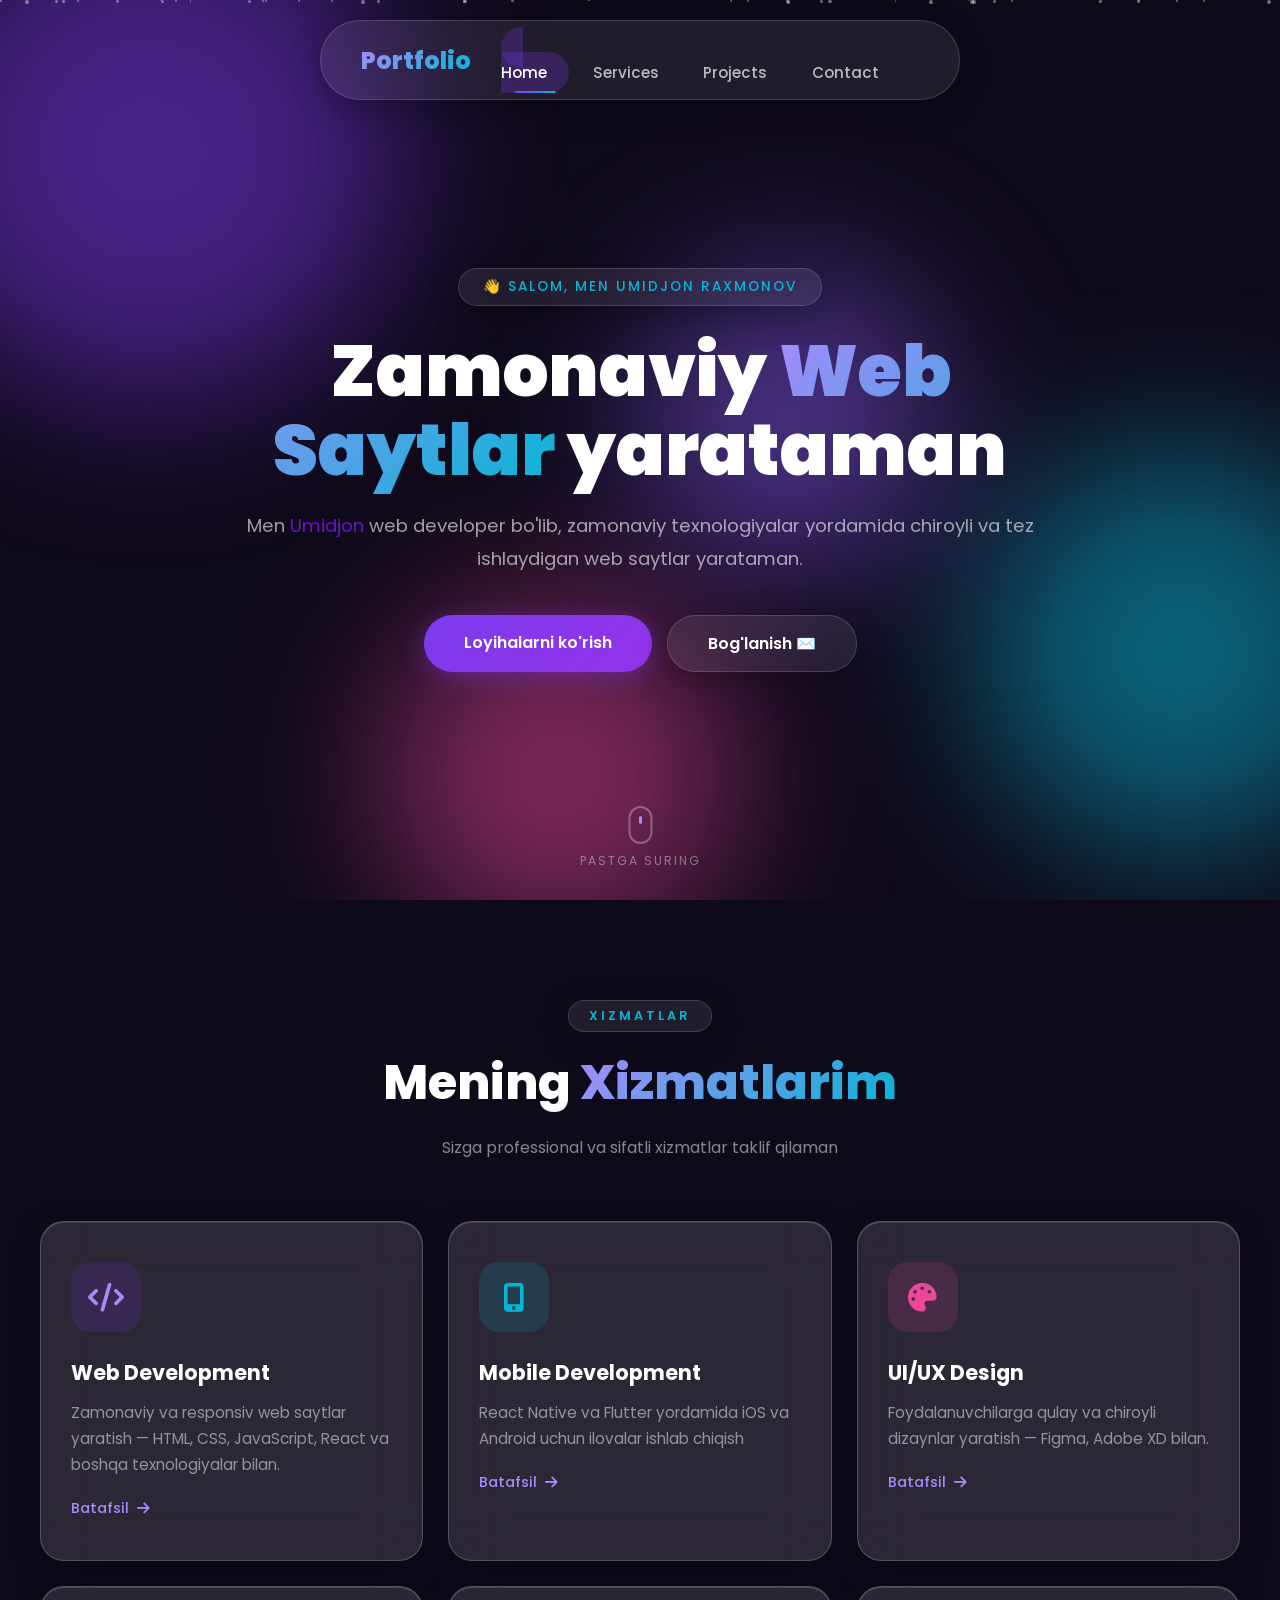
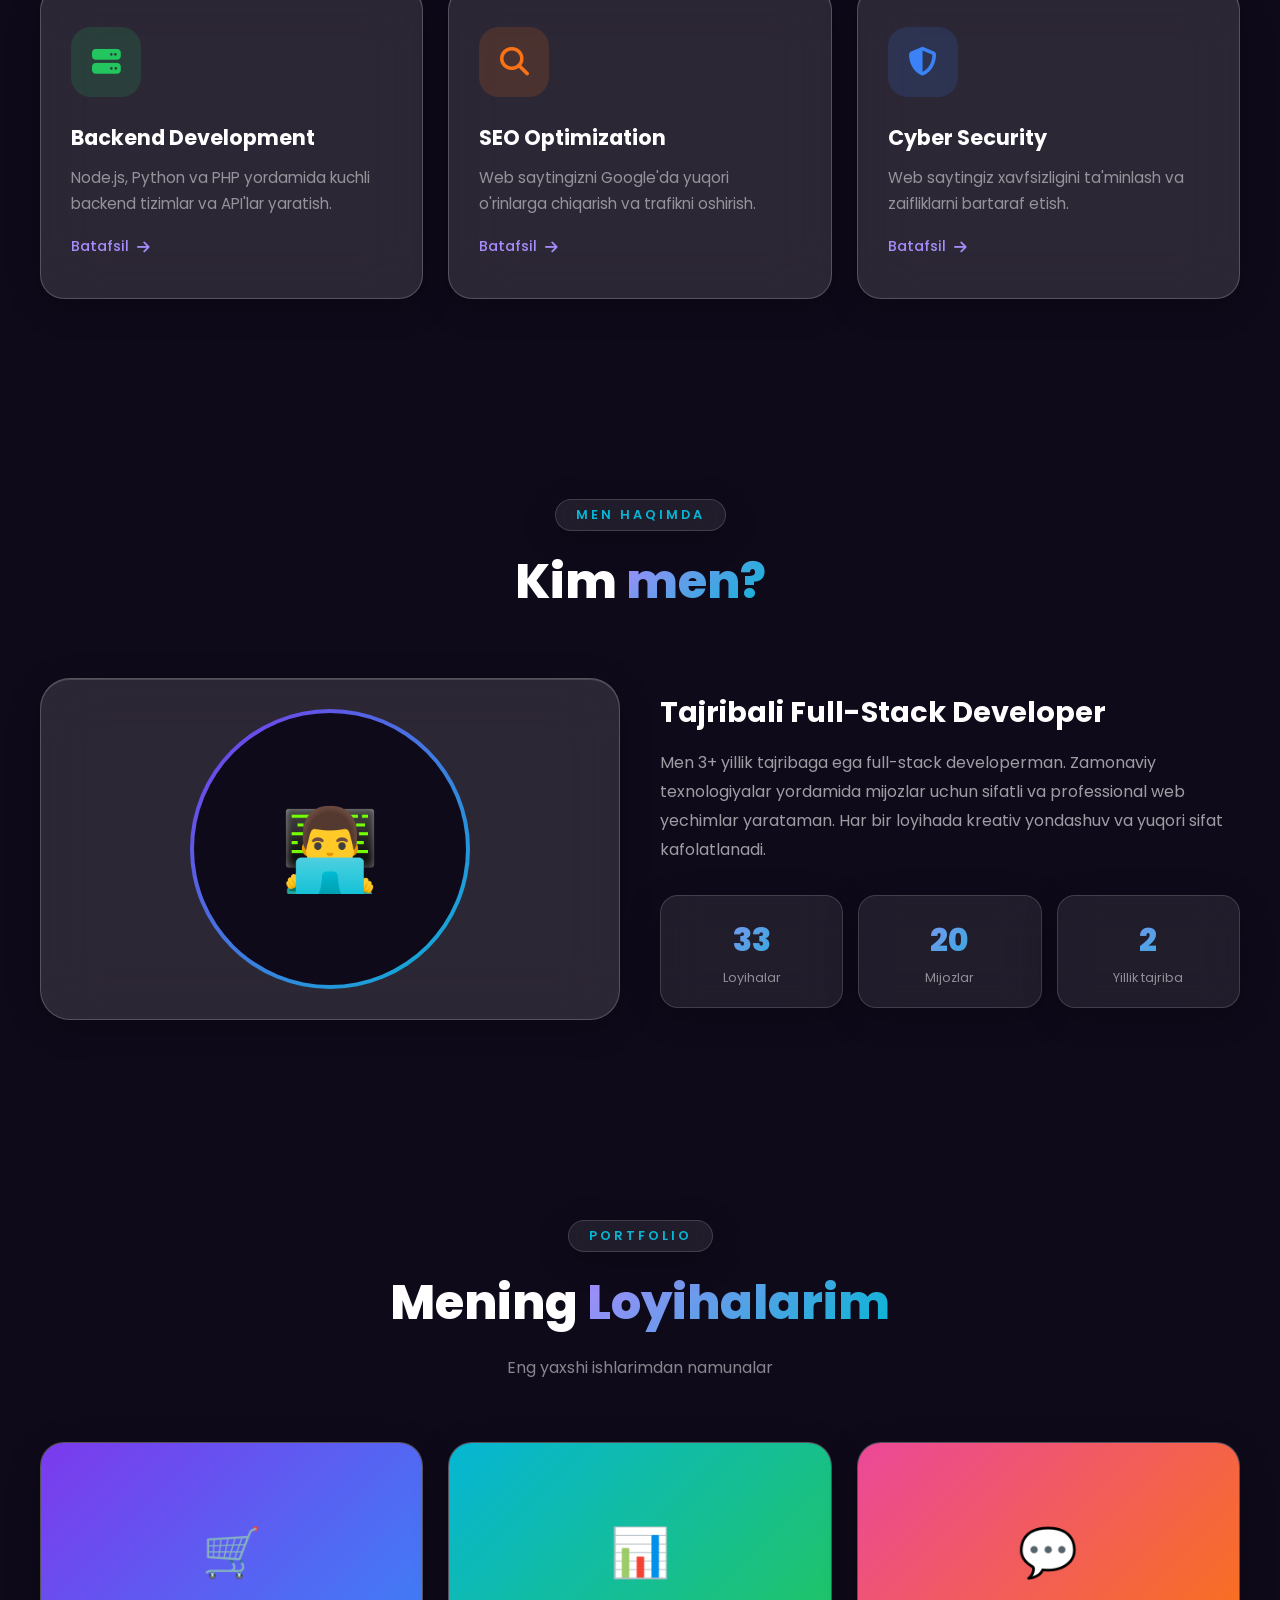
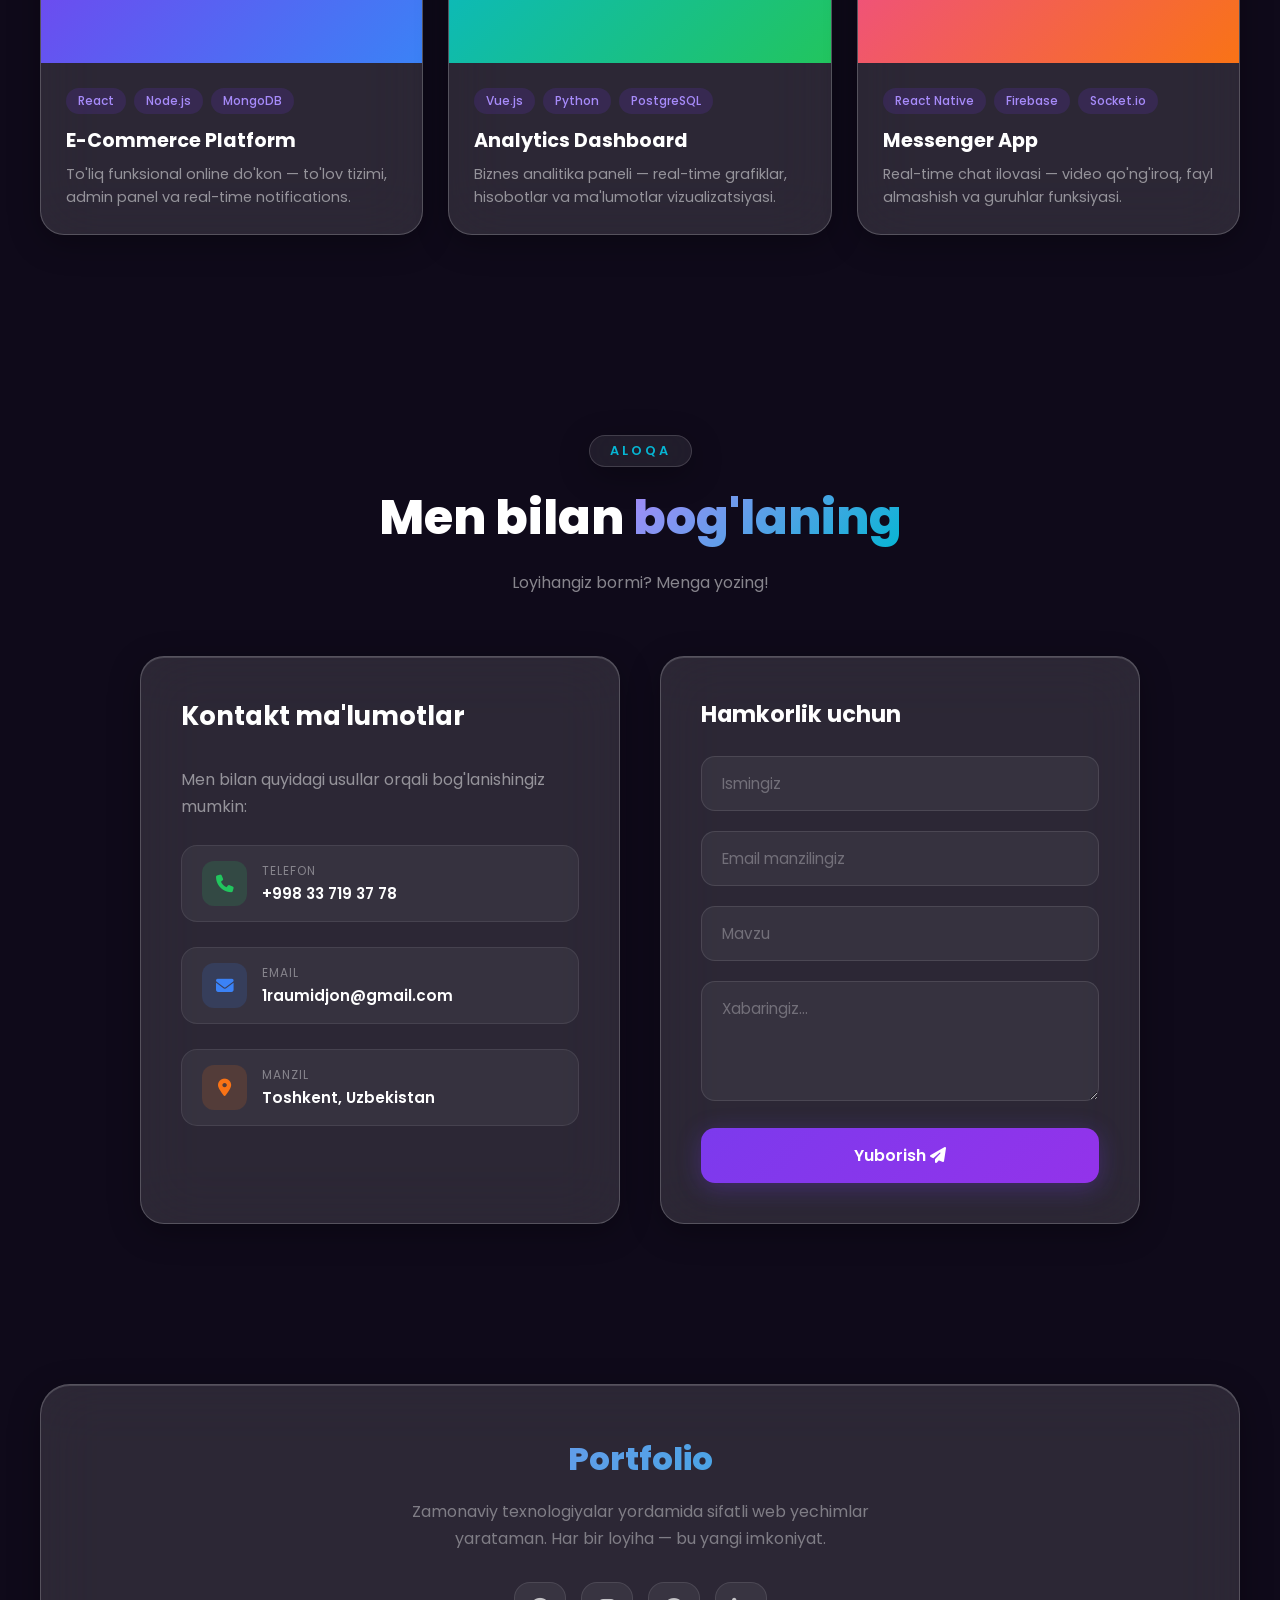
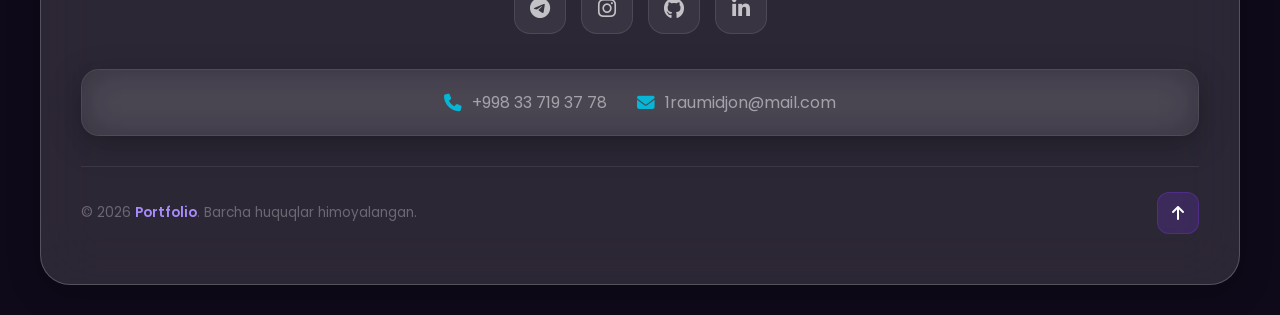
==== commit 4bc031eb: "first commit" ====
--- a/index.html
+++ b/index.html
@@ -71,7 +71,7 @@
         <p>Sizga professional va sifatli xizmatlar taklif qilaman</p>
       </div>
       <div class="services-grid">
-        <div class="service-card glass-strong">
+        <a class="linkpage service-card glass-strong" href="projects.html">
           <div class="service-icon icon-purple">
             <i class="fas fa-code"></i>
           </div>
@@ -81,7 +81,7 @@
             texnologiyalar bilan.
           </p>
           <div class="arrow">Batafsil <i class="fas fa-arrow-right"></i></div>
-        </div>
+        </a>
         <div class="service-card glass-strong">
           <div class="service-icon icon-cyan">
             <i class="fas fa-mobile-alt"></i>
@@ -128,7 +128,6 @@
         </div>
       </div>
     </section>
-
 
     <!-- ========== ABOUT ========== -->
     <section id="about">
@@ -354,8 +353,7 @@
         <div class="footer-contact glass">
           <a href="tel:+998337193778" class="footer-contact-item">
             <i class="fas fa-phone"></i>
-            <span>+998 33 719 37
-               78</span>
+            <span>+998 33 719 37 78</span>
           </a>
           <a href="mailto:1raumidjon@mail.com" class="footer-contact-item">
             <i class="fas fa-envelope"></i>
--- a/qwen.css
+++ b/qwen.css
@@ -1,1187 +1,1278 @@
- @import url('https://fonts.googleapis.com/css2?family=Poppins:wght@300;400;500;600;700;800;900&display=swap');
-
-        * {
-            margin: 0;
-            padding: 0;
-            box-sizing: border-box;
-        }
-
-        :root {
-            --primary: #7c3aed;
-            --primary-light: #a78bfa;
-            --accent: #06b6d4;
-            --dark: #0f0a1a;
-            --glass-bg: rgba(255, 255, 255, 0.08);
-            --glass-border: rgba(255, 255, 255, 0.15);
-            --glass-shadow: rgba(0, 0, 0, 0.3);
-        }
-
-        html {
-            scroll-behavior: smooth;
-        }
-
-        body {
-            font-family: 'Poppins', sans-serif;
-            background: var(--dark);
-            color: #fff;
-            overflow-x: hidden;
-            min-height: 100vh;
-            cursor: default; /* Oddiy kursor */
-        }
-
-        /* ============ ANIMATED BACKGROUND ============ */
-        .bg-animation {
-            position: fixed;
-            top: 0; left: 0;
-            width: 100%; height: 100%;
-            z-index: 0;
-            overflow: hidden;
-        }
-
-        .bg-animation .blob {
-            position: absolute;
-            border-radius: 50%;
-            filter: blur(80px);
-            opacity: 0.5;
-            animation: blobMove 8s ease-in-out infinite alternate;
-        }
-
-        .blob:nth-child(1) {
-            width: 500px; height: 500px;
-            background: var(--primary);
-            top: -100px; left: -100px;
-            animation-delay: 0s;
-        }
-
-        .blob:nth-child(2) {
-            width: 400px; height: 400px;
-            background: var(--accent);
-            top: 50%; right: -100px;
-            animation-delay: 2s;
-        }
-
-        .blob:nth-child(3) {
-            width: 350px; height: 350px;
-            background: #ec4899;
-            bottom: -50px; left: 30%;
-            animation-delay: 4s;
-        }
-
-        .blob:nth-child(4) {
-            width: 300px; height: 300px;
-            background: #8b5cf6;
-            top: 30%; left: 50%;
-            animation-delay: 1s;
-        }
-
-        @keyframes blobMove {
-            0%   { transform: translate(0, 0) scale(1); }
-            33%  { transform: translate(80px, -60px) scale(1.1); }
-            66%  { transform: translate(-40px, 40px) scale(0.9); }
-            100% { transform: translate(60px, -80px) scale(1.05); }
-        }
-
-        /* ============ PARTICLES ============ */
-        .particles {
-            position: fixed;
-            top: 0; left: 0;
-            width: 100%; height: 100%;
-            z-index: 0;
-            pointer-events: none;
-        }
-
-        .particle {
-            position: absolute;
-            width: 3px; height: 3px;
-            background: rgba(255,255,255,0.4);
-            border-radius: 50%;
-            animation: particleFloat linear infinite;
-        }
-
-        @keyframes particleFloat {
-            0%   { transform: translateY(100vh) rotate(0deg); opacity: 0; }
-            10%  { opacity: 1; }
-            90%  { opacity: 1; }
-            100% { transform: translateY(-10vh) rotate(720deg); opacity: 0; }
-        }
-
-        /* ============ GLASS MIXIN ============ */
-        .glass {
-            background: var(--glass-bg);
-            backdrop-filter: blur(20px);
-            -webkit-backdrop-filter: blur(20px);
-            border: 1px solid var(--glass-border);
-            box-shadow: 0 8px 32px var(--glass-shadow);
-        }
-
-        .glass-strong {
-            background: rgba(255, 255, 255, 0.12);
-            backdrop-filter: blur(30px);
-            -webkit-backdrop-filter: blur(30px);
-            border: 1px solid rgba(255, 255, 255, 0.2);
-            box-shadow: 0 8px 32px var(--glass-shadow),
-                        inset 0 1px 0 rgba(255,255,255,0.15);
-        }
-
-        /* ============ NAVBAR ============ */
-        .navbar {
-            position: fixed;
-            top: 20px;
-            left: 50%;
-            transform: translateX(-50%);
-            z-index: 1000;
-            padding: 14px 40px;
-            border-radius: 60px;
-            display: flex;
-            align-items: center;
-            gap: 10px;
-            transition: all 0.4s ease;
-        }
-
-        .navbar.scrolled {
-            background: rgba(15, 10, 26, 0.7);
-            backdrop-filter: blur(30px);
-            border-color: rgba(124, 58, 237, 0.3);
-            box-shadow: 0 10px 40px rgba(124, 58, 237, 0.15);
-        }
-
-        .nav-logo {
-            font-size: 1.5rem;
-            font-weight: 800;
-            background: linear-gradient(135deg, var(--primary-light), var(--accent));
-            -webkit-background-clip: text;
-            -webkit-text-fill-color: transparent;
-            margin-right: 20px;
-            cursor: pointer;
-            transition: transform 0.3s;
-        }
-
-        .nav-logo:hover {
-            transform: scale(1.1);
-        }
-
-        .nav-links {
-            display: flex;
-            list-style: none;
-            gap: 5px;
-        }
-
-        .nav-links a {
-            color: rgba(255,255,255,0.7);
-            text-decoration: none;
-            padding: 10px 22px;
-            border-radius: 50px;
-            font-weight: 500;
-            font-size: 0.95rem;
-            position: relative;
-            transition: all 0.4s cubic-bezier(0.175, 0.885, 0.32, 1.275);
-            overflow: hidden;
-        }
-
-        .nav-links a::before {
-            content: '';
-            position: absolute;
-            bottom: 0; left: 50%;
-            width: 0; height: 2px;
-            background: linear-gradient(90deg, var(--primary), var(--accent));
-            transition: all 0.4s ease;
-            transform: translateX(-50%);
-            border-radius: 2px;
-        }
-
-        .nav-links a:hover {
-            color: #fff;
-            background: rgba(124, 58, 237, 0.15);
-            transform: translateY(-2px);
-        }
-
-        .nav-links a:hover::before {
-            width: 60%;
-        }
-
-        .nav-links a.active {
-            color: #fff;
-            background: rgba(124, 58, 237, 0.25);
-        }
-
-        .nav-links a.active::before {
-            width: 60%;
-        }
-
-        /* Mobile Menu */
-        .menu-toggle {
-            display: none;
-            flex-direction: column;
-            gap: 5px;
-            cursor: pointer;
-            padding: 5px;
-            z-index: 1001;
-        }
-
-        .menu-toggle span {
-            width: 25px;
-            height: 2px;
-            background: #fff;
-            border-radius: 2px;
-            transition: all 0.3s;
-        }
-
-        .menu-toggle.active span:nth-child(1) {
-            transform: rotate(45deg) translate(5px, 5px);
-        }
-        .menu-toggle.active span:nth-child(2) {
-            opacity: 0;
-        }
-        .menu-toggle.active span:nth-child(3) {
-            transform: rotate(-45deg) translate(5px, -5px);
-        }
-
-        /* ============ HERO SECTION ============ */
-        .hero {
-            position: relative;
-            z-index: 1;
-            min-height: 100vh;
-            display: flex;
-            align-items: center;
-            justify-content: center;
-            padding: 120px 40px 80px;
-        }
-
-        .hero-content {
-            text-align: center;
-            max-width: 800px;
-            animation: heroIn 1s ease-out;
-        }
-
-        @keyframes heroIn {
-            from { opacity: 0; transform: translateY(60px) scale(0.95); }
-            to   { opacity: 1; transform: translateY(0) scale(1); }
-        }
-
-        .hero-badge {
-            display: inline-block;
-            padding: 8px 24px;
-            border-radius: 50px;
-            font-size: 0.85rem;
-            font-weight: 500;
-            color: var(--accent);
-            margin-bottom: 25px;
-            letter-spacing: 2px;
-            text-transform: uppercase;
-            animation: heroIn 1s ease-out 0.2s both;
-        }
-
-        .hero h1 {
-            font-size: clamp(2.5rem, 6vw, 4.5rem);
-            font-weight: 900;
-            line-height: 1.1;
-            margin-bottom: 20px;
-            animation: heroIn 1s ease-out 0.4s both;
-        }
-
-        .hero h1 .gradient-text {
-            background: linear-gradient(135deg, var(--primary-light), var(--accent), #ec4899);
-            -webkit-background-clip: text;
-            -webkit-text-fill-color: transparent;
-            background-size: 200% 200%;
-            animation: gradientShift 4s ease infinite;
-        }
-
-        @keyframes gradientShift {
-            0%, 100% { background-position: 0% 50%; }
-            50%      { background-position: 100% 50%; }
-        }
-
-        .hero p {
-            font-size: 1.15rem;
-            color: rgba(255,255,255,0.6);
-            line-height: 1.8;
-            margin-bottom: 40px;
-            animation: heroIn 1s ease-out 0.6s both;
-        }
-
-        .hero-buttons {
-            display: flex;
-            gap: 15px;
-            justify-content: center;
-            flex-wrap: wrap;
-            animation: heroIn 1s ease-out 0.8s both;
-        }
-
-        .btn-primary {
-            padding: 15px 40px;
-            border-radius: 60px;
-            background: linear-gradient(135deg, var(--primary), #9333ea);
-            color: #fff;
-            text-decoration: none;
-            font-weight: 600;
-            font-size: 1rem;
-            border: none;
-            cursor: pointer;
-            position: relative;
-            overflow: hidden;
-            transition: all 0.4s ease;
-            box-shadow: 0 5px 25px rgba(124, 58, 237, 0.4);
-        }
-
-        .btn-primary::before {
-            content: '';
-            position: absolute;
-            top: 0; left: -100%;
-            width: 100%; height: 100%;
-            background: linear-gradient(90deg, transparent, rgba(255,255,255,0.2), transparent);
-            transition: left 0.5s;
-        }
-
-        .btn-primary:hover::before {
-            left: 100%;
-        }
-
-        .btn-primary:hover {
-            transform: translateY(-3px);
-            box-shadow: 0 10px 40px rgba(124, 58, 237, 0.5);
-        }
-
-        .btn-glass {
-            padding: 15px 40px;
-            border-radius: 60px;
-            color: #fff;
-            text-decoration: none;
-            font-weight: 600;
-            font-size: 1rem;
-            cursor: pointer;
-            transition: all 0.4s ease;
-        }
-
-        .btn-glass:hover {
-            transform: translateY(-3px);
-            background: rgba(255,255,255,0.15);
-            box-shadow: 0 10px 40px rgba(0,0,0,0.3);
-        }
-
-        /* Scroll indicator */
-        .scroll-indicator {
-            position: absolute;
-            bottom: 30px;
-            left: 50%;
-            transform: translateX(-50%);
-            display: flex;
-            flex-direction: column;
-            align-items: center;
-            gap: 8px;
-            animation: bounce 2s ease-in-out infinite;
-        }
-
-        .scroll-indicator span {
-            font-size: 0.75rem;
-            color: rgba(255,255,255,0.4);
-            letter-spacing: 2px;
-            text-transform: uppercase;
-        }
-
-        .scroll-indicator .mouse {
-            width: 24px;
-            height: 38px;
-            border: 2px solid rgba(255,255,255,0.3);
-            border-radius: 12px;
-            position: relative;
-        }
-
-        .scroll-indicator .mouse::after {
-            content: '';
-            position: absolute;
-            top: 8px;
-            left: 50%;
-            transform: translateX(-50%);
-            width: 3px;
-            height: 8px;
-            background: var(--primary-light);
-            border-radius: 3px;
-            animation: scrollDot 2s ease-in-out infinite;
-        }
-
-        @keyframes scrollDot {
-            0%, 100% { opacity: 1; top: 8px; }
-            50%      { opacity: 0.3; top: 18px; }
-        }
-
-        @keyframes bounce {
-            0%, 100% { transform: translateX(-50%) translateY(0); }
-            50%      { transform: translateX(-50%) translateY(10px); }
-        }
-
-        /* ============ SECTION COMMON ============ */
-        section {
-            position: relative;
-            z-index: 1;
-            padding: 100px 40px;
-        }
-
-        .section-header {
-            text-align: center;
-            margin-bottom: 60px;
-        }
-
-        .section-header .tag {
-            display: inline-block;
-            padding: 6px 20px;
-            border-radius: 50px;
-            font-size: 0.8rem;
-            font-weight: 600;
-            color: var(--accent);
-            letter-spacing: 3px;
-            text-transform: uppercase;
-            margin-bottom: 15px;
-        }
-
-        .section-header h2 {
-            font-size: clamp(2rem, 4vw, 3rem);
-            font-weight: 800;
-        }
-
-        .section-header h2 .gradient-text {
-            background: linear-gradient(135deg, var(--primary-light), var(--accent));
-            -webkit-background-clip: text;
-            -webkit-text-fill-color: transparent;
-        }
-
-        .section-header p {
-            color: rgba(255,255,255,0.5);
-            max-width: 600px;
-            margin: 15px auto 0;
-            line-height: 1.7;
-        }
-
-        /* ============ SERVICES SECTION ============ */
-        .services-grid {
-            display: grid;
-            grid-template-columns: repeat(auto-fit, minmax(300px, 1fr));
-            gap: 25px;
-            max-width: 1200px;
-            margin: 0 auto;
-        }
-
-        .service-card {
-            padding: 40px 30px;
-            border-radius: 24px;
-            position: relative;
-            overflow: hidden;
-            transition: all 0.5s cubic-bezier(0.175, 0.885, 0.32, 1.275);
-            cursor: pointer;
-            opacity: 0;
-            transform: translateY(40px);
-        }
-
-        .service-card.visible {
-            opacity: 1;
-            transform: translateY(0);
-        }
-
-        .service-card::before {
-            content: '';
-            position: absolute;
-            top: 0; left: 0;
-            width: 100%; height: 100%;
-            background: linear-gradient(135deg, rgba(124,58,237,0.1), transparent);
-            opacity: 0;
-            transition: opacity 0.5s;
-        }
-
-        .service-card:hover {
-            transform: translateY(-10px) scale(1.02);
-            border-color: rgba(124, 58, 237, 0.4);
-            box-shadow: 0 20px 60px rgba(124, 58, 237, 0.2);
-        }
-
-        .service-card:hover::before {
-            opacity: 1;
-        }
-
-        .service-icon {
-            width: 70px;
-            height: 70px;
-            border-radius: 20px;
-            display: flex;
-            align-items: center;
-            justify-content: center;
-            font-size: 1.8rem;
-            margin-bottom: 25px;
-            position: relative;
-            transition: all 0.5s ease;
-        }
-
-        .service-icon.icon-purple {
-            background: rgba(124, 58, 237, 0.15);
-            color: var(--primary-light);
-        }
-
-        .service-icon.icon-cyan {
-            background: rgba(6, 182, 212, 0.15);
-            color: var(--accent);
-        }
-
-        .service-icon.icon-pink {
-            background: rgba(236, 72, 153, 0.15);
-            color: #ec4899;
-        }
-
-        .service-icon.icon-green {
-            background: rgba(34, 197, 94, 0.15);
-            color: #22c55e;
-        }
-
-        .service-icon.icon-orange {
-            background: rgba(249, 115, 22, 0.15);
-            color: #f97316;
-        }
-
-        .service-icon.icon-blue {
-            background: rgba(59, 130, 246, 0.15);
-            color: #3b82f6;
-        }
-
-        .service-card:hover .service-icon {
-            transform: scale(1.15) rotate(-5deg);
-        }
-
-        .service-card h3 {
-            font-size: 1.3rem;
-            font-weight: 700;
-            margin-bottom: 12px;
-            position: relative;
-        }
-
-        .service-card p {
-            color: rgba(255,255,255,0.5);
-            line-height: 1.7;
-            font-size: 0.95rem;
-            position: relative;
-        }
-
-        .service-card .arrow {
-            display: inline-flex;
-            align-items: center;
-            gap: 8px;
-            color: var(--primary-light);
-            margin-top: 20px;
-            font-weight: 500;
-            font-size: 0.9rem;
-            position: relative;
-            transition: all 0.3s;
-        }
-
-        .service-card:hover .arrow {
-            gap: 15px;
-            color: var(--accent);
-        }
-
-        /* ============ ABOUT / STATS SECTION ============ */
-        .about-section {
-            max-width: 1200px;
-            margin: 0 auto;
-        }
-
-        .about-grid {
-            display: grid;
-            grid-template-columns: 1fr 1fr;
-            gap: 40px;
-            align-items: center;
-        }
-
-        .about-image {
-            padding: 30px;
-            border-radius: 30px;
-            text-align: center;
-            position: relative;
-            overflow: hidden;
-        }
-
-        .about-image .avatar-wrapper {
-            width: 280px;
-            height: 280px;
-            margin: 0 auto;
-            border-radius: 50%;
-            background: linear-gradient(135deg, var(--primary), var(--accent));
-            padding: 4px;
-            animation: avatarGlow 4s ease-in-out infinite;
-        }
-
-        @keyframes avatarGlow {
-            0%, 100% { box-shadow: 0 0 30px rgba(124,58,237,0.3); }
-            50%      { box-shadow: 0 0 60px rgba(124,58,237,0.5), 0 0 100px rgba(6,182,212,0.2); }
-        }
-
-        .about-image .avatar-wrapper .avatar-inner {
-            width: 100%;
-            height: 100%;
-            border-radius: 50%;
-            background: var(--dark);
-            display: flex;
-            align-items: center;
-            justify-content: center;
-            font-size: 5rem;
-        }
-
-        .about-text h3 {
-            font-size: 1.8rem;
-            font-weight: 700;
-            margin-bottom: 15px;
-        }
-
-        .about-text p {
-            color: rgba(255,255,255,0.6);
-            line-height: 1.8;
-            margin-bottom: 30px;
-        }
-
-        .stats-row {
-            display: grid;
-            grid-template-columns: repeat(3, 1fr);
-            gap: 15px;
-        }
-
-        .stat-item {
-            padding: 20px;
-            border-radius: 18px;
-            text-align: center;
-            transition: all 0.4s;
-        }
-
-        .stat-item:hover {
-            transform: translateY(-5px);
-            background: rgba(255,255,255,0.1);
-        }
-
-        .stat-item .number {
-            font-size: 2rem;
-            font-weight: 800;
-            background: linear-gradient(135deg, var(--primary-light), var(--accent));
-            -webkit-background-clip: text;
-            -webkit-text-fill-color: transparent;
-        }
-
-        .stat-item .label {
-            font-size: 0.8rem;
-            color: rgba(255,255,255,0.5);
-            margin-top: 5px;
-        }
-
-        /* ============ PROJECTS SECTION ============ */
-        .projects-grid {
-            display: grid;
-            grid-template-columns: repeat(auto-fit, minmax(340px, 1fr));
-            gap: 25px;
-            max-width: 1200px;
-            margin: 0 auto;
-        }
-
-        .project-card {
-            border-radius: 24px;
-            overflow: hidden;
-            transition: all 0.5s cubic-bezier(0.175, 0.885, 0.32, 1.275);
-            cursor: pointer;
-            opacity: 0;
-            transform: translateY(40px);
-        }
-
-        .project-card.visible {
-            opacity: 1;
-            transform: translateY(0);
-        }
-
-        .project-card:hover {
-            transform: translateY(-8px) scale(1.02);
-            box-shadow: 0 20px 60px rgba(124,58,237,0.25);
-        }
-
-        .project-thumb {
-            height: 220px;
-            position: relative;
-            overflow: hidden;
-        }
-
-        .project-thumb .gradient-bg {
-            width: 100%;
-            height: 100%;
-            display: flex;
-            align-items: center;
-            justify-content: center;
-            font-size: 3rem;
-            transition: transform 0.5s;
-        }
-
-        .project-thumb .gradient-bg.g1 {
-            background: linear-gradient(135deg, #7c3aed, #3b82f6);
-        }
-        .project-thumb .gradient-bg.g2 {
-            background: linear-gradient(135deg, #06b6d4, #22c55e);
-        }
-        .project-thumb .gradient-bg.g3 {
-            background: linear-gradient(135deg, #ec4899, #f97316);
-        }
-
-        .project-card:hover .project-thumb .gradient-bg {
-            transform: scale(1.1);
-        }
-
-        .project-info {
-            padding: 25px;
-        }
-
-        .project-info .tags {
-            display: flex;
-            gap: 8px;
-            flex-wrap: wrap;
-            margin-bottom: 12px;
-        }
-
-        .project-info .tags span {
-            padding: 4px 12px;
-            border-radius: 20px;
-            font-size: 0.75rem;
-            font-weight: 500;
-            background: rgba(124,58,237,0.15);
-            color: var(--primary-light);
-        }
-
-        .project-info h3 {
-            font-size: 1.2rem;
-            font-weight: 700;
-            margin-bottom: 8px;
-        }
-
-        .project-info p {
-            color: rgba(255,255,255,0.5);
-            font-size: 0.9rem;
-            line-height: 1.6;
-        }
-
-        /* ============ CONTACT SECTION ============ */
-        .contact-wrapper {
-            max-width: 1000px;
-            margin: 0 auto;
-            display: grid;
-            grid-template-columns: 1fr 1fr;
-            gap: 40px;
-        }
-
-        .contact-info {
-            padding: 40px;
-            border-radius: 24px;
-            display: flex;
-            flex-direction: column;
-            gap: 25px;
-        }
-
-        .contact-info h3 {
-            font-size: 1.6rem;
-            font-weight: 700;
-            margin-bottom: 5px;
-        }
-
-        .contact-info > p {
-            color: rgba(255,255,255,0.5);
-            line-height: 1.7;
-        }
-
-        .contact-item {
-            display: flex;
-            align-items: center;
-            gap: 15px;
-            padding: 15px 20px;
-            border-radius: 16px;
-            background: rgba(255,255,255,0.05);
-            border: 1px solid rgba(255,255,255,0.08);
-            transition: all 0.4s;
-            cursor: pointer;
-        }
-
-        .contact-item:hover {
-            background: rgba(255,255,255,0.1);
-            transform: translateX(8px);
-            border-color: rgba(124,58,237,0.3);
-        }
-
-        .contact-item .icon-box {
-            width: 45px;
-            height: 45px;
-            border-radius: 12px;
-            display: flex;
-            align-items: center;
-            justify-content: center;
-            font-size: 1.1rem;
-            flex-shrink: 0;
-        }
-
-        .contact-item .icon-box.phone {
-            background: rgba(34,197,94,0.15);
-            color: #22c55e;
-        }
-
-        .contact-item .icon-box.email {
-            background: rgba(59,130,246,0.15);
-            color: #3b82f6;
-        }
-
-        .contact-item .icon-box.location {
-            background: rgba(249,115,22,0.15);
-            color: #f97316;
-        }
-
-        .contact-item .text-box .label {
-            font-size: 0.75rem;
-            color: rgba(255,255,255,0.4);
-            text-transform: uppercase;
-            letter-spacing: 1px;
-        }
-
-        .contact-item .text-box .value {
-            font-weight: 600;
-            font-size: 0.95rem;
-            margin-top: 2px;
-        }
-
-        .contact-form {
-            padding: 40px;
-            border-radius: 24px;
-            display: flex;
-            flex-direction: column;
-            gap: 20px;
-        }
-
-        .contact-form h3 {
-            font-size: 1.4rem;
-            font-weight: 700;
-            margin-bottom: 5px;
-        }
-
-        .form-group {
-            position: relative;
-        }
-
-        .form-group input,
-        .form-group textarea {
-            width: 100%;
-            padding: 15px 20px;
-            border-radius: 14px;
-            border: 1px solid rgba(255,255,255,0.1);
-            background: rgba(255,255,255,0.05);
-            color: #fff;
-            font-family: 'Poppins', sans-serif;
-            font-size: 0.95rem;
-            transition: all 0.3s;
-            outline: none;
-        }
-
-        .form-group input:focus,
-        .form-group textarea:focus {
-            border-color: var(--primary);
-            background: rgba(124,58,237,0.05);
-            box-shadow: 0 0 20px rgba(124,58,237,0.1);
-        }
-
-        .form-group input::placeholder,
-        .form-group textarea::placeholder {
-            color: rgba(255,255,255,0.3);
-        }
-
-        .form-group textarea {
-            min-height: 120px;
-            resize: vertical;
-        }
-
-        .submit-btn {
-            padding: 15px;
-            border-radius: 14px;
-            background: linear-gradient(135deg, var(--primary), #9333ea);
-            color: #fff;
-            font-family: 'Poppins', sans-serif;
-            font-weight: 600;
-            font-size: 1rem;
-            border: none;
-            cursor: pointer;
-            position: relative;
-            overflow: hidden;
-            transition: all 0.4s;
-            box-shadow: 0 5px 25px rgba(124,58,237,0.3);
-        }
-
-        .submit-btn:hover {
-            transform: translateY(-3px);
-            box-shadow: 0 10px 40px rgba(124,58,237,0.4);
-        }
-
-        .submit-btn::before {
-            content: '';
-            position: absolute;
-            top: 0; left: -100%;
-            width: 100%; height: 100%;
-            background: linear-gradient(90deg, transparent, rgba(255,255,255,0.2), transparent);
-            transition: left 0.5s;
-        }
-
-        .submit-btn:hover::before {
-            left: 100%;
-        }
-
-        /* ============ FOOTER ============ */
-        .footer {
-            position: relative;
-            z-index: 1;
-            padding: 60px 40px 30px;
-        }
-
-        .footer-glass {
-            max-width: 1200px;
-            margin: 0 auto;
-            padding: 50px 40px;
-            border-radius: 30px;
-            text-align: center;
-        }
-
-        .footer-logo {
-            font-size: 2rem;
-            font-weight: 800;
-            background: linear-gradient(135deg, var(--primary-light), var(--accent));
-            -webkit-background-clip: text;
-            -webkit-text-fill-color: transparent;
-            margin-bottom: 15px;
-        }
-
-        .footer-desc {
-            color: rgba(255,255,255,0.4);
-            max-width: 500px;
-            margin: 0 auto 30px;
-            line-height: 1.7;
-        }
-
-        .social-links {
-            display: flex;
-            justify-content: center;
-            gap: 15px;
-            margin-bottom: 35px;
-        }
-
-        .social-link {
-            width: 52px;
-            height: 52px;
-            border-radius: 16px;
-            display: flex;
-            align-items: center;
-            justify-content: center;
-            font-size: 1.3rem;
-            color: rgba(255,255,255,0.7);
-            background: rgba(255,255,255,0.06);
-            border: 1px solid rgba(255,255,255,0.1);
-            text-decoration: none;
-            transition: all 0.4s cubic-bezier(0.175, 0.885, 0.32, 1.275);
-            position: relative;
-            overflow: hidden;
-        }
-
-        .social-link::before {
-            content: '';
-            position: absolute;
-            inset: 0;
-            border-radius: 16px;
-            opacity: 0;
-            transition: opacity 0.4s;
-        }
-
-        .social-link.tg::before   { background: linear-gradient(135deg, #0088cc, #00aaff); }
-        .social-link.ins::before  { background: linear-gradient(135deg, #833ab4, #fd1d1d, #fcb045); }
-        .social-link.git::before  { background: linear-gradient(135deg, #333, #6e5494); }
-        .social-link.yt::before   { background: linear-gradient(135deg, #ff0000, #cc0000); }
-        .social-link.li::before   { background: linear-gradient(135deg, #0077b5, #00a0dc); }
-
-        .social-link:hover::before {
-            opacity: 1;
-        }
-
-        .social-link:hover {
-            color: #fff;
-            transform: translateY(-8px) scale(1.1);
-            border-color: transparent;
-            box-shadow: 0 10px 30px rgba(0,0,0,0.3);
-        }
-
-        .social-link i {
-            position: relative;
-            z-index: 1;
-        }
-
-        .footer-contact {
-            display: flex;
-            justify-content: center;
-            gap: 30px;
-            flex-wrap: wrap;
-            margin-bottom: 30px;
-            padding: 20px;
-            border-radius: 18px;
-            background: rgba(255,255,255,0.04);
-            border: 1px solid rgba(255,255,255,0.08);
-        }
-
-        .footer-contact-item {
-            display: flex;
-            align-items: center;
-            gap: 10px;
-            color: rgba(255,255,255,0.5);
-            text-decoration: none;
-            transition: all 0.3s;
-        }
-
-        .footer-contact-item:hover {
-            color: var(--primary-light);
-        }
-
-        .footer-contact-item i {
-            font-size: 1.1rem;
-            color: var(--accent);
-        }
-
-        .footer-bottom {
-            border-top: 1px solid rgba(255,255,255,0.08);
-            padding-top: 25px;
-            display: flex;
-            justify-content: space-between;
-            align-items: center;
-            flex-wrap: wrap;
-            gap: 15px;
-        }
-
-        .footer-bottom p {
-            color: rgba(255,255,255,0.3);
-            font-size: 0.85rem;
-        }
-
-        .footer-bottom p span {
-            color: var(--primary-light);
-            font-weight: 600;
-        }
-
-        .back-to-top {
-            width: 42px;
-            height: 42px;
-            border-radius: 12px;
-            display: flex;
-            align-items: center;
-            justify-content: center;
-            color: #fff;
-            text-decoration: none;
-            background: rgba(124,58,237,0.2);
-            border: 1px solid rgba(124,58,237,0.3);
-            transition: all 0.4s;
-            cursor: pointer;
-        }
-
-        .back-to-top:hover {
-            background: var(--primary);
-            transform: translateY(-3px);
-        }
-
-        /* ============ RESPONSIVE ============ */
-        @media (max-width: 768px) {
-            .navbar {
-                padding: 12px 25px;
-                width: 90%;
-            }
-
-            .menu-toggle {
-                display: flex;
-            }
-
-            .nav-links {
-                position: fixed;
-                top: 0; left: 0;
-                width: 100%; height: 100vh;
-                flex-direction: column;
-                align-items: center;
-                justify-content: center;
-                background: rgba(15,10,26,0.95);
-                backdrop-filter: blur(30px);
-                gap: 15px;
-                opacity: 0;
-                pointer-events: none;
-                transition: all 0.4s;
-            }
-
-            .nav-links.open {
-                opacity: 1;
-                pointer-events: all;
-            }
-
-            .nav-links a {
-                font-size: 1.3rem;
-                padding: 15px 30px;
-            }
-
-            .hero {
-                padding: 100px 20px 60px;
-            }
-
-            section {
-                padding: 60px 20px;
-            }
-
-            .about-grid {
-                grid-template-columns: 1fr;
-            }
-
-            .contact-wrapper {
-                grid-template-columns: 1fr;
-            }
-
-            .stats-row {
-                grid-template-columns: repeat(3, 1fr);
-            }
-
-            .projects-grid {
-                grid-template-columns: 1fr;
-            }
-
-            .services-grid {
-                grid-template-columns: 1fr;
-            }
-
-            .footer-bottom {
-                justify-content: center;
-                text-align: center;
-            }
-
-            .footer-contact {
-                flex-direction: column;
-                align-items: center;
-                gap: 15px;
-            }
-        }
-
-        /* ============ LOADING ============ */
-        .loader {
-            position: fixed;
-            inset: 0;
-            z-index: 10000;
-            background: var(--dark);
-            display: flex;
-            align-items: center;
-            justify-content: center;
-            transition: opacity 0.5s, visibility 0.5s;
-        }
-
-        .loader.hidden {
-            opacity: 0;
-            visibility: hidden;
-        }
-
-        .loader-ring {
-            width: 50px;
-            height: 50px;
-            border: 3px solid rgba(255,255,255,0.1);
-            border-top-color: var(--primary-light);
-            border-radius: 50%;
-            animation: spin 1s linear infinite;
-        }
-
-        @keyframes spin {
-            to { transform: rotate(360deg); }
-        }+@import url('https://fonts.googleapis.com/css2?family=Poppins:wght@300;400;500;600;700;800;900&display=swap');
+
+* {
+  margin: 0;
+  padding: 0;
+  box-sizing: border-box;
+}
+
+:root {
+  --primary: #7c3aed;
+  --primary-light: #a78bfa;
+  --accent: #06b6d4;
+  --dark: #0f0a1a;
+  --glass-bg: rgba(255, 255, 255, 0.08);
+  --glass-border: rgba(255, 255, 255, 0.15);
+  --glass-shadow: rgba(0, 0, 0, 0.3);
+}
+
+html {
+  scroll-behavior: smooth;
+}
+
+body {
+  font-family: 'Poppins', sans-serif;
+  background: var(--dark);
+  color: #fff;
+  overflow-x: hidden;
+  min-height: 100vh;
+  cursor: default; /* Oddiy kursor */
+}
+
+/* ============ ANIMATED BACKGROUND ============ */
+.bg-animation {
+  position: fixed;
+  top: 0;
+  left: 0;
+  width: 100%;
+  height: 100%;
+  z-index: 0;
+  overflow: hidden;
+}
+
+.bg-animation .blob {
+  position: absolute;
+  border-radius: 50%;
+  filter: blur(80px);
+  opacity: 0.5;
+  animation: blobMove 8s ease-in-out infinite alternate;
+}
+
+.blob:nth-child(1) {
+  width: 500px;
+  height: 500px;
+  background: var(--primary);
+  top: -100px;
+  left: -100px;
+  animation-delay: 0s;
+}
+
+.blob:nth-child(2) {
+  width: 400px;
+  height: 400px;
+  background: var(--accent);
+  top: 50%;
+  right: -100px;
+  animation-delay: 2s;
+}
+
+.blob:nth-child(3) {
+  width: 350px;
+  height: 350px;
+  background: #ec4899;
+  bottom: -50px;
+  left: 30%;
+  animation-delay: 4s;
+}
+
+.blob:nth-child(4) {
+  width: 300px;
+  height: 300px;
+  background: #8b5cf6;
+  top: 30%;
+  left: 50%;
+  animation-delay: 1s;
+}
+
+@keyframes blobMove {
+  0% {
+    transform: translate(0, 0) scale(1);
+  }
+  33% {
+    transform: translate(80px, -60px) scale(1.1);
+  }
+  66% {
+    transform: translate(-40px, 40px) scale(0.9);
+  }
+  100% {
+    transform: translate(60px, -80px) scale(1.05);
+  }
+}
+
+/* ============ PARTICLES ============ */
+.particles {
+  position: fixed;
+  top: 0;
+  left: 0;
+  width: 100%;
+  height: 100%;
+  z-index: 0;
+  pointer-events: none;
+}
+
+.particle {
+  position: absolute;
+  width: 3px;
+  height: 3px;
+  background: rgba(255, 255, 255, 0.4);
+  border-radius: 50%;
+  animation: particleFloat linear infinite;
+}
+
+@keyframes particleFloat {
+  0% {
+    transform: translateY(100vh) rotate(0deg);
+    opacity: 0;
+  }
+  10% {
+    opacity: 1;
+  }
+  90% {
+    opacity: 1;
+  }
+  100% {
+    transform: translateY(-10vh) rotate(720deg);
+    opacity: 0;
+  }
+}
+
+/* ============ GLASS MIXIN ============ */
+.glass {
+  background: var(--glass-bg);
+  backdrop-filter: blur(20px);
+  -webkit-backdrop-filter: blur(20px);
+  border: 1px solid var(--glass-border);
+  box-shadow: 0 8px 32px var(--glass-shadow);
+}
+
+.glass-strong {
+  background: rgba(255, 255, 255, 0.12);
+  backdrop-filter: blur(30px);
+  -webkit-backdrop-filter: blur(30px);
+  border: 1px solid rgba(255, 255, 255, 0.2);
+  box-shadow:
+    0 8px 32px var(--glass-shadow),
+    inset 0 1px 0 rgba(255, 255, 255, 0.15);
+}
+
+/* ============ NAVBAR ============ */
+.navbar {
+  position: fixed;
+  top: 20px;
+  left: 50%;
+  transform: translateX(-50%);
+  z-index: 1000;
+  padding: 14px 40px;
+  border-radius: 60px;
+  display: flex;
+  align-items: center;
+  gap: 10px;
+  transition: all 0.4s ease;
+}
+
+.navbar.scrolled {
+  background: rgba(15, 10, 26, 0.7);
+  backdrop-filter: blur(30px);
+  border-color: rgba(124, 58, 237, 0.3);
+  box-shadow: 0 10px 40px rgba(124, 58, 237, 0.15);
+}
+
+.nav-logo {
+  font-size: 1.5rem;
+  font-weight: 800;
+  background: linear-gradient(135deg, var(--primary-light), var(--accent));
+  -webkit-background-clip: text;
+  -webkit-text-fill-color: transparent;
+  margin-right: 20px;
+  cursor: pointer;
+  transition: transform 0.3s;
+}
+
+.nav-logo:hover {
+  transform: scale(1.1);
+}
+
+.nav-links {
+  display: flex;
+  list-style: none;
+  gap: 5px;
+}
+
+.nav-links a {
+  color: rgba(255, 255, 255, 0.7);
+  text-decoration: none;
+  padding: 10px 22px;
+  border-radius: 50px;
+  font-weight: 500;
+  font-size: 0.95rem;
+  position: relative;
+  transition: all 0.4s cubic-bezier(0.175, 0.885, 0.32, 1.275);
+  overflow: hidden;
+}
+
+.nav-links a::before {
+  content: '';
+  position: absolute;
+  bottom: 0;
+  left: 50%;
+  width: 0;
+  height: 2px;
+  background: linear-gradient(90deg, var(--primary), var(--accent));
+  transition: all 0.4s ease;
+  transform: translateX(-50%);
+  border-radius: 2px;
+}
+
+.nav-links a:hover {
+  color: #fff;
+  background: rgba(124, 58, 237, 0.15);
+  transform: translateY(-2px);
+}
+
+.nav-links a:hover::before {
+  width: 60%;
+}
+
+.nav-links a.active {
+  color: #fff;
+  background: rgba(124, 58, 237, 0.25);
+}
+
+.nav-links a.active::before {
+  width: 60%;
+}
+
+/* Mobile Menu */
+.menu-toggle {
+  display: none;
+  flex-direction: column;
+  gap: 5px;
+  cursor: pointer;
+  padding: 5px;
+  z-index: 1001;
+}
+
+.menu-toggle span {
+  width: 25px;
+  height: 2px;
+  background: #fff;
+  border-radius: 2px;
+  transition: all 0.3s;
+}
+
+.menu-toggle.active span:nth-child(1) {
+  transform: rotate(45deg) translate(5px, 5px);
+}
+.menu-toggle.active span:nth-child(2) {
+  opacity: 0;
+}
+.menu-toggle.active span:nth-child(3) {
+  transform: rotate(-45deg) translate(5px, -5px);
+}
+
+/* ============ HERO SECTION ============ */
+.hero {
+  position: relative;
+  z-index: 1;
+  min-height: 100vh;
+  display: flex;
+  align-items: center;
+  justify-content: center;
+  padding: 120px 40px 80px;
+}
+
+.hero-content {
+  text-align: center;
+  max-width: 800px;
+  animation: heroIn 1s ease-out;
+}
+
+@keyframes heroIn {
+  from {
+    opacity: 0;
+    transform: translateY(60px) scale(0.95);
+  }
+  to {
+    opacity: 1;
+    transform: translateY(0) scale(1);
+  }
+}
+
+.hero-badge {
+  display: inline-block;
+  padding: 8px 24px;
+  border-radius: 50px;
+  font-size: 0.85rem;
+  font-weight: 500;
+  color: var(--accent);
+  margin-bottom: 25px;
+  letter-spacing: 2px;
+  text-transform: uppercase;
+  animation: heroIn 1s ease-out 0.2s both;
+}
+
+.hero h1 {
+  font-size: clamp(2.5rem, 6vw, 4.5rem);
+  font-weight: 900;
+  line-height: 1.1;
+  margin-bottom: 20px;
+  animation: heroIn 1s ease-out 0.4s both;
+}
+
+.hero h1 .gradient-text {
+  background: linear-gradient(135deg, var(--primary-light), var(--accent), #ec4899);
+  -webkit-background-clip: text;
+  -webkit-text-fill-color: transparent;
+  background-size: 200% 200%;
+  animation: gradientShift 4s ease infinite;
+}
+
+@keyframes gradientShift {
+  0%,
+  100% {
+    background-position: 0% 50%;
+  }
+  50% {
+    background-position: 100% 50%;
+  }
+}
+
+.hero p {
+  font-size: 1.15rem;
+  color: rgba(255, 255, 255, 0.6);
+  line-height: 1.8;
+  margin-bottom: 40px;
+  animation: heroIn 1s ease-out 0.6s both;
+}
+
+.hero-buttons {
+  display: flex;
+  gap: 15px;
+  justify-content: center;
+  flex-wrap: wrap;
+  animation: heroIn 1s ease-out 0.8s both;
+}
+
+.btn-primary {
+  padding: 15px 40px;
+  border-radius: 60px;
+  background: linear-gradient(135deg, var(--primary), #9333ea);
+  color: #fff;
+  text-decoration: none;
+  font-weight: 600;
+  font-size: 1rem;
+  border: none;
+  cursor: pointer;
+  position: relative;
+  overflow: hidden;
+  transition: all 0.4s ease;
+  box-shadow: 0 5px 25px rgba(124, 58, 237, 0.4);
+}
+
+.btn-primary::before {
+  content: '';
+  position: absolute;
+  top: 0;
+  left: -100%;
+  width: 100%;
+  height: 100%;
+  background: linear-gradient(90deg, transparent, rgba(255, 255, 255, 0.2), transparent);
+  transition: left 0.5s;
+}
+
+.btn-primary:hover::before {
+  left: 100%;
+}
+
+.btn-primary:hover {
+  transform: translateY(-3px);
+  box-shadow: 0 10px 40px rgba(124, 58, 237, 0.5);
+}
+
+.btn-glass {
+  padding: 15px 40px;
+  border-radius: 60px;
+  color: #fff;
+  text-decoration: none;
+  font-weight: 600;
+  font-size: 1rem;
+  cursor: pointer;
+  transition: all 0.4s ease;
+}
+
+.btn-glass:hover {
+  transform: translateY(-3px);
+  background: rgba(255, 255, 255, 0.15);
+  box-shadow: 0 10px 40px rgba(0, 0, 0, 0.3);
+}
+
+/* Scroll indicator */
+.scroll-indicator {
+  position: absolute;
+  bottom: 30px;
+  left: 50%;
+  transform: translateX(-50%);
+  display: flex;
+  flex-direction: column;
+  align-items: center;
+  gap: 8px;
+  animation: bounce 2s ease-in-out infinite;
+}
+
+.scroll-indicator span {
+  font-size: 0.75rem;
+  color: rgba(255, 255, 255, 0.4);
+  letter-spacing: 2px;
+  text-transform: uppercase;
+}
+
+.scroll-indicator .mouse {
+  width: 24px;
+  height: 38px;
+  border: 2px solid rgba(255, 255, 255, 0.3);
+  border-radius: 12px;
+  position: relative;
+}
+
+.scroll-indicator .mouse::after {
+  content: '';
+  position: absolute;
+  top: 8px;
+  left: 50%;
+  transform: translateX(-50%);
+  width: 3px;
+  height: 8px;
+  background: var(--primary-light);
+  border-radius: 3px;
+  animation: scrollDot 2s ease-in-out infinite;
+}
+
+@keyframes scrollDot {
+  0%,
+  100% {
+    opacity: 1;
+    top: 8px;
+  }
+  50% {
+    opacity: 0.3;
+    top: 18px;
+  }
+}
+
+@keyframes bounce {
+  0%,
+  100% {
+    transform: translateX(-50%) translateY(0);
+  }
+  50% {
+    transform: translateX(-50%) translateY(10px);
+  }
+}
+
+/* ============ SECTION COMMON ============ */
+section {
+  position: relative;
+  z-index: 1;
+  padding: 100px 40px;
+}
+
+.section-header {
+  text-align: center;
+  margin-bottom: 60px;
+}
+
+.section-header .tag {
+  display: inline-block;
+  padding: 6px 20px;
+  border-radius: 50px;
+  font-size: 0.8rem;
+  font-weight: 600;
+  color: var(--accent);
+  letter-spacing: 3px;
+  text-transform: uppercase;
+  margin-bottom: 15px;
+}
+
+.section-header h2 {
+  font-size: clamp(2rem, 4vw, 3rem);
+  font-weight: 800;
+}
+
+.section-header h2 .gradient-text {
+  background: linear-gradient(135deg, var(--primary-light), var(--accent));
+  -webkit-background-clip: text;
+  -webkit-text-fill-color: transparent;
+}
+
+.section-header p {
+  color: rgba(255, 255, 255, 0.5);
+  max-width: 600px;
+  margin: 15px auto 0;
+  line-height: 1.7;
+}
+
+/* ============ SERVICES SECTION ============ */
+.services-grid {
+  display: grid;
+  grid-template-columns: repeat(auto-fit, minmax(300px, 1fr));
+  gap: 25px;
+  max-width: 1200px;
+  margin: 0 auto;
+}
+
+.service-card {
+  padding: 40px 30px;
+  border-radius: 24px;
+  position: relative;
+  overflow: hidden;
+  transition: all 0.5s cubic-bezier(0.175, 0.885, 0.32, 1.275);
+  cursor: pointer;
+  opacity: 0;
+  transform: translateY(40px);
+}
+
+.service-card.visible {
+  opacity: 1;
+  transform: translateY(0);
+}
+
+.service-card::before {
+  content: '';
+  position: absolute;
+  top: 0;
+  left: 0;
+  width: 100%;
+  height: 100%;
+  background: linear-gradient(135deg, rgba(124, 58, 237, 0.1), transparent);
+  opacity: 0;
+  transition: opacity 0.5s;
+}
+
+.service-card:hover {
+  transform: translateY(-10px) scale(1.02);
+  border-color: rgba(124, 58, 237, 0.4);
+  box-shadow: 0 20px 60px rgba(124, 58, 237, 0.2);
+}
+
+.service-card:hover::before {
+  opacity: 1;
+}
+
+.service-icon {
+  width: 70px;
+  height: 70px;
+  border-radius: 20px;
+  display: flex;
+  align-items: center;
+  justify-content: center;
+  font-size: 1.8rem;
+  margin-bottom: 25px;
+  position: relative;
+  transition: all 0.5s ease;
+}
+
+.service-icon.icon-purple {
+  background: rgba(124, 58, 237, 0.15);
+  color: var(--primary-light);
+}
+
+.service-icon.icon-cyan {
+  background: rgba(6, 182, 212, 0.15);
+  color: var(--accent);
+}
+
+.service-icon.icon-pink {
+  background: rgba(236, 72, 153, 0.15);
+  color: #ec4899;
+}
+
+.service-icon.icon-green {
+  background: rgba(34, 197, 94, 0.15);
+  color: #22c55e;
+}
+
+.service-icon.icon-orange {
+  background: rgba(249, 115, 22, 0.15);
+  color: #f97316;
+}
+
+.service-icon.icon-blue {
+  background: rgba(59, 130, 246, 0.15);
+  color: #3b82f6;
+}
+
+.service-card:hover .service-icon {
+  transform: scale(1.15) rotate(-5deg);
+}
+
+.service-card h3 {
+  font-size: 1.3rem;
+  font-weight: 700;
+  margin-bottom: 12px;
+  position: relative;
+}
+
+.service-card p {
+  color: rgba(255, 255, 255, 0.5);
+  line-height: 1.7;
+  font-size: 0.95rem;
+  position: relative;
+}
+
+.service-card .arrow {
+  display: inline-flex;
+  align-items: center;
+  gap: 8px;
+  color: var(--primary-light);
+  margin-top: 20px;
+  font-weight: 500;
+  font-size: 0.9rem;
+  position: relative;
+  transition: all 0.3s;
+}
+
+.service-card:hover .arrow {
+  gap: 15px;
+  color: var(--accent);
+}
+
+/* ============ ABOUT / STATS SECTION ============ */
+.about-section {
+  max-width: 1200px;
+  margin: 0 auto;
+}
+
+.about-grid {
+  display: grid;
+  grid-template-columns: 1fr 1fr;
+  gap: 40px;
+  align-items: center;
+}
+
+.about-image {
+  padding: 30px;
+  border-radius: 30px;
+  text-align: center;
+  position: relative;
+  overflow: hidden;
+}
+
+.about-image .avatar-wrapper {
+  width: 280px;
+  height: 280px;
+  margin: 0 auto;
+  border-radius: 50%;
+  background: linear-gradient(135deg, var(--primary), var(--accent));
+  padding: 4px;
+  animation: avatarGlow 4s ease-in-out infinite;
+}
+
+@keyframes avatarGlow {
+  0%,
+  100% {
+    box-shadow: 0 0 30px rgba(124, 58, 237, 0.3);
+  }
+  50% {
+    box-shadow:
+      0 0 60px rgba(124, 58, 237, 0.5),
+      0 0 100px rgba(6, 182, 212, 0.2);
+  }
+}
+
+.about-image .avatar-wrapper .avatar-inner {
+  width: 100%;
+  height: 100%;
+  border-radius: 50%;
+  background: var(--dark);
+  display: flex;
+  align-items: center;
+  justify-content: center;
+  font-size: 5rem;
+}
+
+.about-text h3 {
+  font-size: 1.8rem;
+  font-weight: 700;
+  margin-bottom: 15px;
+}
+
+.about-text p {
+  color: rgba(255, 255, 255, 0.6);
+  line-height: 1.8;
+  margin-bottom: 30px;
+}
+
+.stats-row {
+  display: grid;
+  grid-template-columns: repeat(3, 1fr);
+  gap: 15px;
+}
+
+.stat-item {
+  padding: 20px;
+  border-radius: 18px;
+  text-align: center;
+  transition: all 0.4s;
+}
+
+.stat-item:hover {
+  transform: translateY(-5px);
+  background: rgba(255, 255, 255, 0.1);
+}
+
+.stat-item .number {
+  font-size: 2rem;
+  font-weight: 800;
+  background: linear-gradient(135deg, var(--primary-light), var(--accent));
+  -webkit-background-clip: text;
+  -webkit-text-fill-color: transparent;
+}
+
+.stat-item .label {
+  font-size: 0.8rem;
+  color: rgba(255, 255, 255, 0.5);
+  margin-top: 5px;
+}
+
+/* ============ PROJECTS SECTION ============ */
+.projects-grid {
+  display: grid;
+  grid-template-columns: repeat(auto-fit, minmax(340px, 1fr));
+  gap: 25px;
+  max-width: 1200px;
+  margin: 0 auto;
+}
+
+.project-card {
+  border-radius: 24px;
+  overflow: hidden;
+  transition: all 0.5s cubic-bezier(0.175, 0.885, 0.32, 1.275);
+  cursor: pointer;
+  opacity: 0;
+  transform: translateY(40px);
+}
+
+.project-card.visible {
+  opacity: 1;
+  transform: translateY(0);
+}
+
+.project-card:hover {
+  transform: translateY(-8px) scale(1.02);
+  box-shadow: 0 20px 60px rgba(124, 58, 237, 0.25);
+}
+
+.project-thumb {
+  height: 220px;
+  position: relative;
+  overflow: hidden;
+}
+
+.project-thumb .gradient-bg {
+  width: 100%;
+  height: 100%;
+  display: flex;
+  align-items: center;
+  justify-content: center;
+  font-size: 3rem;
+  transition: transform 0.5s;
+}
+
+.project-thumb .gradient-bg.g1 {
+  background: linear-gradient(135deg, #7c3aed, #3b82f6);
+}
+.project-thumb .gradient-bg.g2 {
+  background: linear-gradient(135deg, #06b6d4, #22c55e);
+}
+.project-thumb .gradient-bg.g3 {
+  background: linear-gradient(135deg, #ec4899, #f97316);
+}
+
+.project-card:hover .project-thumb .gradient-bg {
+  transform: scale(1.1);
+}
+
+.project-info {
+  padding: 25px;
+}
+
+.project-info .tags {
+  display: flex;
+  gap: 8px;
+  flex-wrap: wrap;
+  margin-bottom: 12px;
+}
+
+.project-info .tags span {
+  padding: 4px 12px;
+  border-radius: 20px;
+  font-size: 0.75rem;
+  font-weight: 500;
+  background: rgba(124, 58, 237, 0.15);
+  color: var(--primary-light);
+}
+
+.project-info h3 {
+  font-size: 1.2rem;
+  font-weight: 700;
+  margin-bottom: 8px;
+}
+
+.project-info p {
+  color: rgba(255, 255, 255, 0.5);
+  font-size: 0.9rem;
+  line-height: 1.6;
+}
+
+/* ============ CONTACT SECTION ============ */
+.contact-wrapper {
+  max-width: 1000px;
+  margin: 0 auto;
+  display: grid;
+  grid-template-columns: 1fr 1fr;
+  gap: 40px;
+}
+
+.contact-info {
+  padding: 40px;
+  border-radius: 24px;
+  display: flex;
+  flex-direction: column;
+  gap: 25px;
+}
+
+.contact-info h3 {
+  font-size: 1.6rem;
+  font-weight: 700;
+  margin-bottom: 5px;
+}
+
+.contact-info > p {
+  color: rgba(255, 255, 255, 0.5);
+  line-height: 1.7;
+}
+
+.contact-item {
+  display: flex;
+  align-items: center;
+  gap: 15px;
+  padding: 15px 20px;
+  border-radius: 16px;
+  background: rgba(255, 255, 255, 0.05);
+  border: 1px solid rgba(255, 255, 255, 0.08);
+  transition: all 0.4s;
+  cursor: pointer;
+}
+
+.contact-item:hover {
+  background: rgba(255, 255, 255, 0.1);
+  transform: translateX(8px);
+  border-color: rgba(124, 58, 237, 0.3);
+}
+
+.contact-item .icon-box {
+  width: 45px;
+  height: 45px;
+  border-radius: 12px;
+  display: flex;
+  align-items: center;
+  justify-content: center;
+  font-size: 1.1rem;
+  flex-shrink: 0;
+}
+
+.contact-item .icon-box.phone {
+  background: rgba(34, 197, 94, 0.15);
+  color: #22c55e;
+}
+
+.contact-item .icon-box.email {
+  background: rgba(59, 130, 246, 0.15);
+  color: #3b82f6;
+}
+
+.contact-item .icon-box.location {
+  background: rgba(249, 115, 22, 0.15);
+  color: #f97316;
+}
+
+.contact-item .text-box .label {
+  font-size: 0.75rem;
+  color: rgba(255, 255, 255, 0.4);
+  text-transform: uppercase;
+  letter-spacing: 1px;
+}
+
+.contact-item .text-box .value {
+  font-weight: 600;
+  font-size: 0.95rem;
+  margin-top: 2px;
+}
+
+.contact-form {
+  padding: 40px;
+  border-radius: 24px;
+  display: flex;
+  flex-direction: column;
+  gap: 20px;
+}
+
+.contact-form h3 {
+  font-size: 1.4rem;
+  font-weight: 700;
+  margin-bottom: 5px;
+}
+
+.form-group {
+  position: relative;
+}
+
+.form-group input,
+.form-group textarea {
+  width: 100%;
+  padding: 15px 20px;
+  border-radius: 14px;
+  border: 1px solid rgba(255, 255, 255, 0.1);
+  background: rgba(255, 255, 255, 0.05);
+  color: #fff;
+  font-family: 'Poppins', sans-serif;
+  font-size: 0.95rem;
+  transition: all 0.3s;
+  outline: none;
+}
+
+.form-group input:focus,
+.form-group textarea:focus {
+  border-color: var(--primary);
+  background: rgba(124, 58, 237, 0.05);
+  box-shadow: 0 0 20px rgba(124, 58, 237, 0.1);
+}
+
+.form-group input::placeholder,
+.form-group textarea::placeholder {
+  color: rgba(255, 255, 255, 0.3);
+}
+
+.form-group textarea {
+  min-height: 120px;
+  resize: vertical;
+}
+
+.submit-btn {
+  padding: 15px;
+  border-radius: 14px;
+  background: linear-gradient(135deg, var(--primary), #9333ea);
+  color: #fff;
+  font-family: 'Poppins', sans-serif;
+  font-weight: 600;
+  font-size: 1rem;
+  border: none;
+  cursor: pointer;
+  position: relative;
+  overflow: hidden;
+  transition: all 0.4s;
+  box-shadow: 0 5px 25px rgba(124, 58, 237, 0.3);
+}
+
+.submit-btn:hover {
+  transform: translateY(-3px);
+  box-shadow: 0 10px 40px rgba(124, 58, 237, 0.4);
+}
+
+.submit-btn::before {
+  content: '';
+  position: absolute;
+  top: 0;
+  left: -100%;
+  width: 100%;
+  height: 100%;
+  background: linear-gradient(90deg, transparent, rgba(255, 255, 255, 0.2), transparent);
+  transition: left 0.5s;
+}
+
+.submit-btn:hover::before {
+  left: 100%;
+}
+
+/* ============ FOOTER ============ */
+.footer {
+  position: relative;
+  z-index: 1;
+  padding: 60px 40px 30px;
+}
+
+.footer-glass {
+  max-width: 1200px;
+  margin: 0 auto;
+  padding: 50px 40px;
+  border-radius: 30px;
+  text-align: center;
+}
+
+.footer-logo {
+  font-size: 2rem;
+  font-weight: 800;
+  background: linear-gradient(135deg, var(--primary-light), var(--accent));
+  -webkit-background-clip: text;
+  -webkit-text-fill-color: transparent;
+  margin-bottom: 15px;
+}
+
+.footer-desc {
+  color: rgba(255, 255, 255, 0.4);
+  max-width: 500px;
+  margin: 0 auto 30px;
+  line-height: 1.7;
+}
+
+.social-links {
+  display: flex;
+  justify-content: center;
+  gap: 15px;
+  margin-bottom: 35px;
+}
+
+.social-link {
+  width: 52px;
+  height: 52px;
+  border-radius: 16px;
+  display: flex;
+  align-items: center;
+  justify-content: center;
+  font-size: 1.3rem;
+  color: rgba(255, 255, 255, 0.7);
+  background: rgba(255, 255, 255, 0.06);
+  border: 1px solid rgba(255, 255, 255, 0.1);
+  text-decoration: none;
+  transition: all 0.4s cubic-bezier(0.175, 0.885, 0.32, 1.275);
+  position: relative;
+  overflow: hidden;
+}
+
+.social-link::before {
+  content: '';
+  position: absolute;
+  inset: 0;
+  border-radius: 16px;
+  opacity: 0;
+  transition: opacity 0.4s;
+}
+
+.social-link.tg::before {
+  background: linear-gradient(135deg, #0088cc, #00aaff);
+}
+.social-link.ins::before {
+  background: linear-gradient(135deg, #833ab4, #fd1d1d, #fcb045);
+}
+.social-link.git::before {
+  background: linear-gradient(135deg, #333, #6e5494);
+}
+.social-link.yt::before {
+  background: linear-gradient(135deg, #ff0000, #cc0000);
+}
+.social-link.li::before {
+  background: linear-gradient(135deg, #0077b5, #00a0dc);
+}
+
+.social-link:hover::before {
+  opacity: 1;
+}
+
+.social-link:hover {
+  color: #fff;
+  transform: translateY(-8px) scale(1.1);
+  border-color: transparent;
+  box-shadow: 0 10px 30px rgba(0, 0, 0, 0.3);
+}
+
+.social-link i {
+  position: relative;
+  z-index: 1;
+}
+
+.footer-contact {
+  display: flex;
+  justify-content: center;
+  gap: 30px;
+  flex-wrap: wrap;
+  margin-bottom: 30px;
+  padding: 20px;
+  border-radius: 18px;
+  background: rgba(255, 255, 255, 0.04);
+  border: 1px solid rgba(255, 255, 255, 0.08);
+}
+
+.footer-contact-item {
+  display: flex;
+  align-items: center;
+  gap: 10px;
+  color: rgba(255, 255, 255, 0.5);
+  text-decoration: none;
+  transition: all 0.3s;
+}
+
+.footer-contact-item:hover {
+  color: var(--primary-light);
+}
+
+.footer-contact-item i {
+  font-size: 1.1rem;
+  color: var(--accent);
+}
+
+.footer-bottom {
+  border-top: 1px solid rgba(255, 255, 255, 0.08);
+  padding-top: 25px;
+  display: flex;
+  justify-content: space-between;
+  align-items: center;
+  flex-wrap: wrap;
+  gap: 15px;
+}
+
+.footer-bottom p {
+  color: rgba(255, 255, 255, 0.3);
+  font-size: 0.85rem;
+}
+
+.footer-bottom p span {
+  color: var(--primary-light);
+  font-weight: 600;
+}
+
+.back-to-top {
+  width: 42px;
+  height: 42px;
+  border-radius: 12px;
+  display: flex;
+  align-items: center;
+  justify-content: center;
+  color: #fff;
+  text-decoration: none;
+  background: rgba(124, 58, 237, 0.2);
+  border: 1px solid rgba(124, 58, 237, 0.3);
+  transition: all 0.4s;
+  cursor: pointer;
+}
+
+.back-to-top:hover {
+  background: var(--primary);
+  transform: translateY(-3px);
+}
+
+/* ============ RESPONSIVE ============ */
+@media (max-width: 768px) {
+  .navbar {
+    padding: 12px 25px;
+    width: 90%;
+  }
+
+  .menu-toggle {
+    display: flex;
+  }
+
+  .nav-links {
+    position: fixed;
+    top: 0;
+    left: 0;
+    width: 100%;
+    height: 100vh;
+    flex-direction: column;
+    align-items: center;
+    justify-content: center;
+    background: rgba(15, 10, 26, 0.95);
+    backdrop-filter: blur(30px);
+    gap: 15px;
+    opacity: 0;
+    pointer-events: none;
+    transition: all 0.4s;
+  }
+
+  .nav-links.open {
+    opacity: 1;
+    pointer-events: all;
+  }
+
+  .nav-links a {
+    font-size: 1.3rem;
+    padding: 15px 30px;
+  }
+
+  .hero {
+    padding: 100px 20px 60px;
+  }
+
+  section {
+    padding: 60px 20px;
+  }
+
+  .about-grid {
+    grid-template-columns: 1fr;
+  }
+
+  .contact-wrapper {
+    grid-template-columns: 1fr;
+  }
+
+  .stats-row {
+    grid-template-columns: repeat(3, 1fr);
+  }
+
+  .projects-grid {
+    grid-template-columns: 1fr;
+  }
+
+  .services-grid {
+    grid-template-columns: 1fr;
+  }
+
+  .footer-bottom {
+    justify-content: center;
+    text-align: center;
+  }
+
+  .footer-contact {
+    flex-direction: column;
+    align-items: center;
+    gap: 15px;
+  }
+}
+
+/* ============ LOADING ============ */
+.loader {
+  position: fixed;
+  inset: 0;
+  z-index: 10000;
+  background: var(--dark);
+  display: flex;
+  align-items: center;
+  justify-content: center;
+  transition:
+    opacity 0.5s,
+    visibility 0.5s;
+}
+
+.loader.hidden {
+  opacity: 0;
+  visibility: hidden;
+}
+
+.loader-ring {
+  width: 50px;
+  height: 50px;
+  border: 3px solid rgba(255, 255, 255, 0.1);
+  border-top-color: var(--primary-light);
+  border-radius: 50%;
+  animation: spin 1s linear infinite;
+}
+
+@keyframes spin {
+  to {
+    transform: rotate(360deg);
+  }
+}
+
+.linkpage {
+  text-decoration: none;
+  color: white;
+}
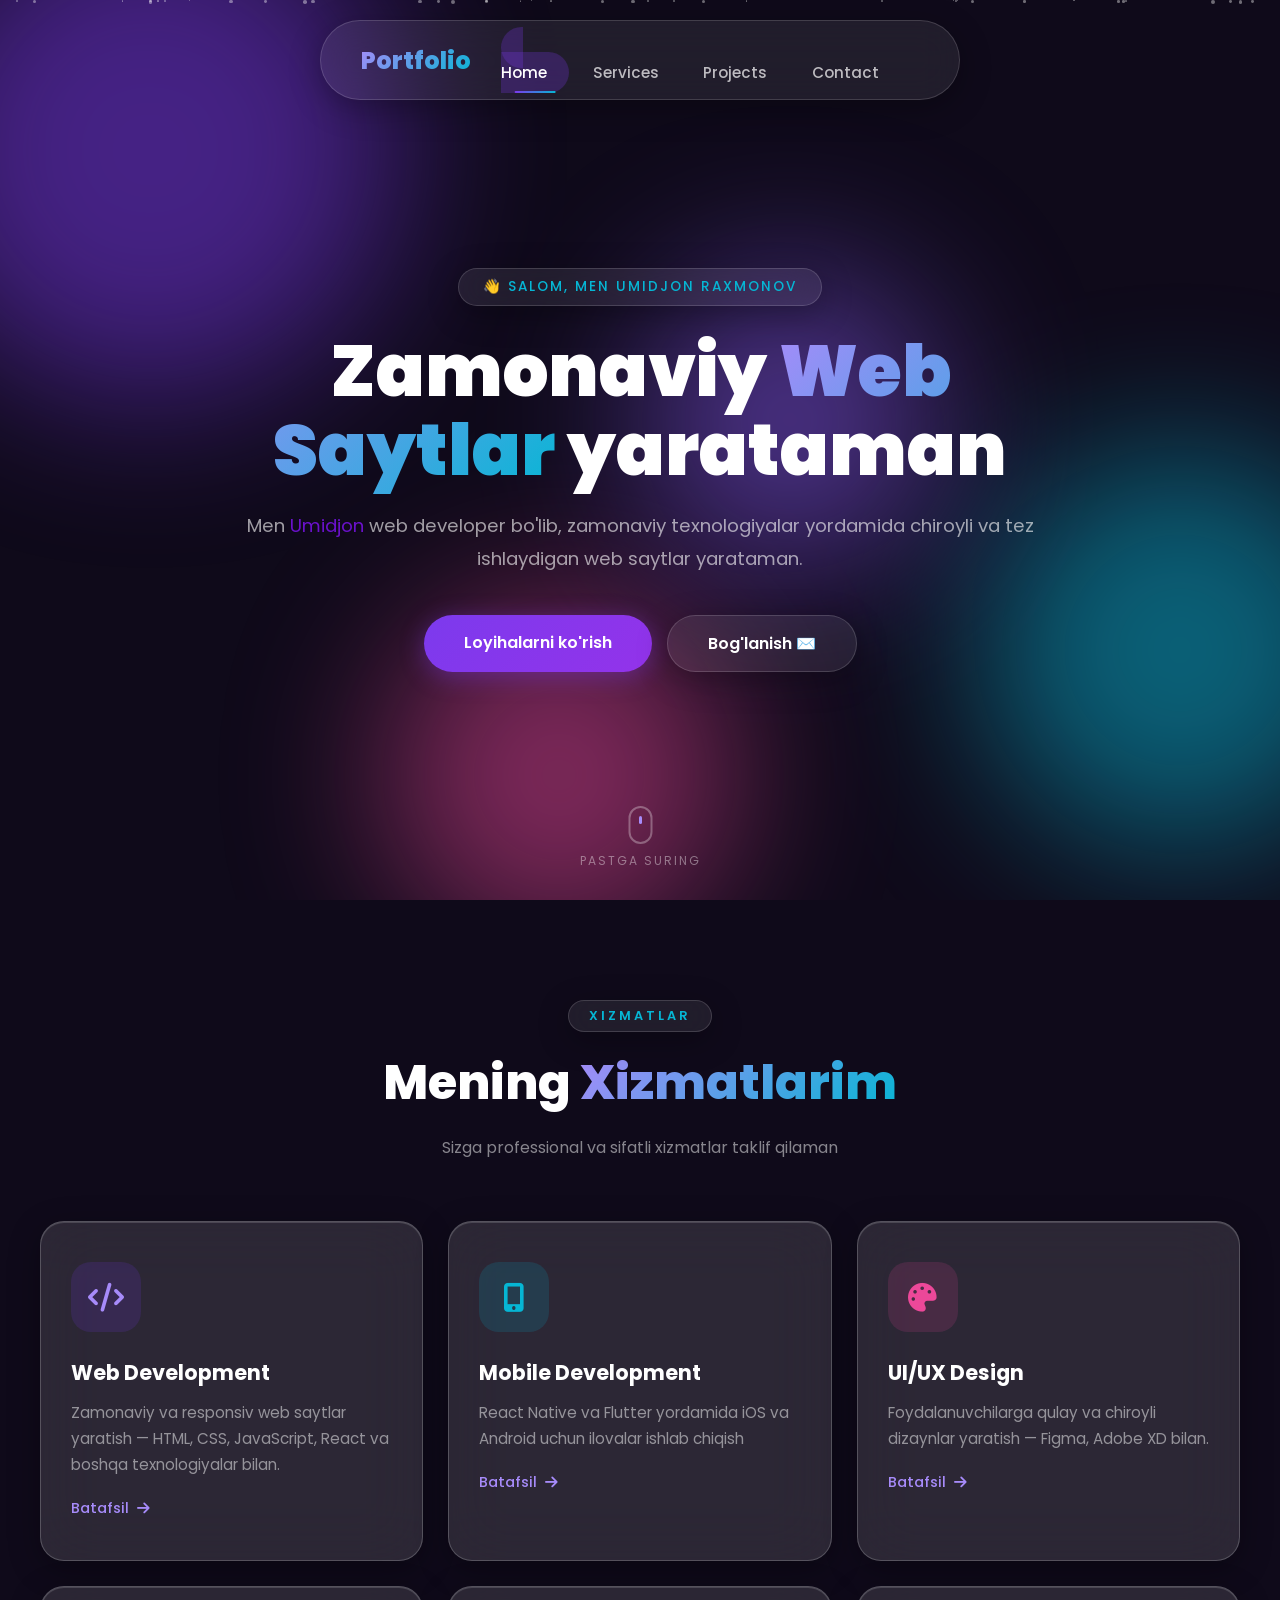
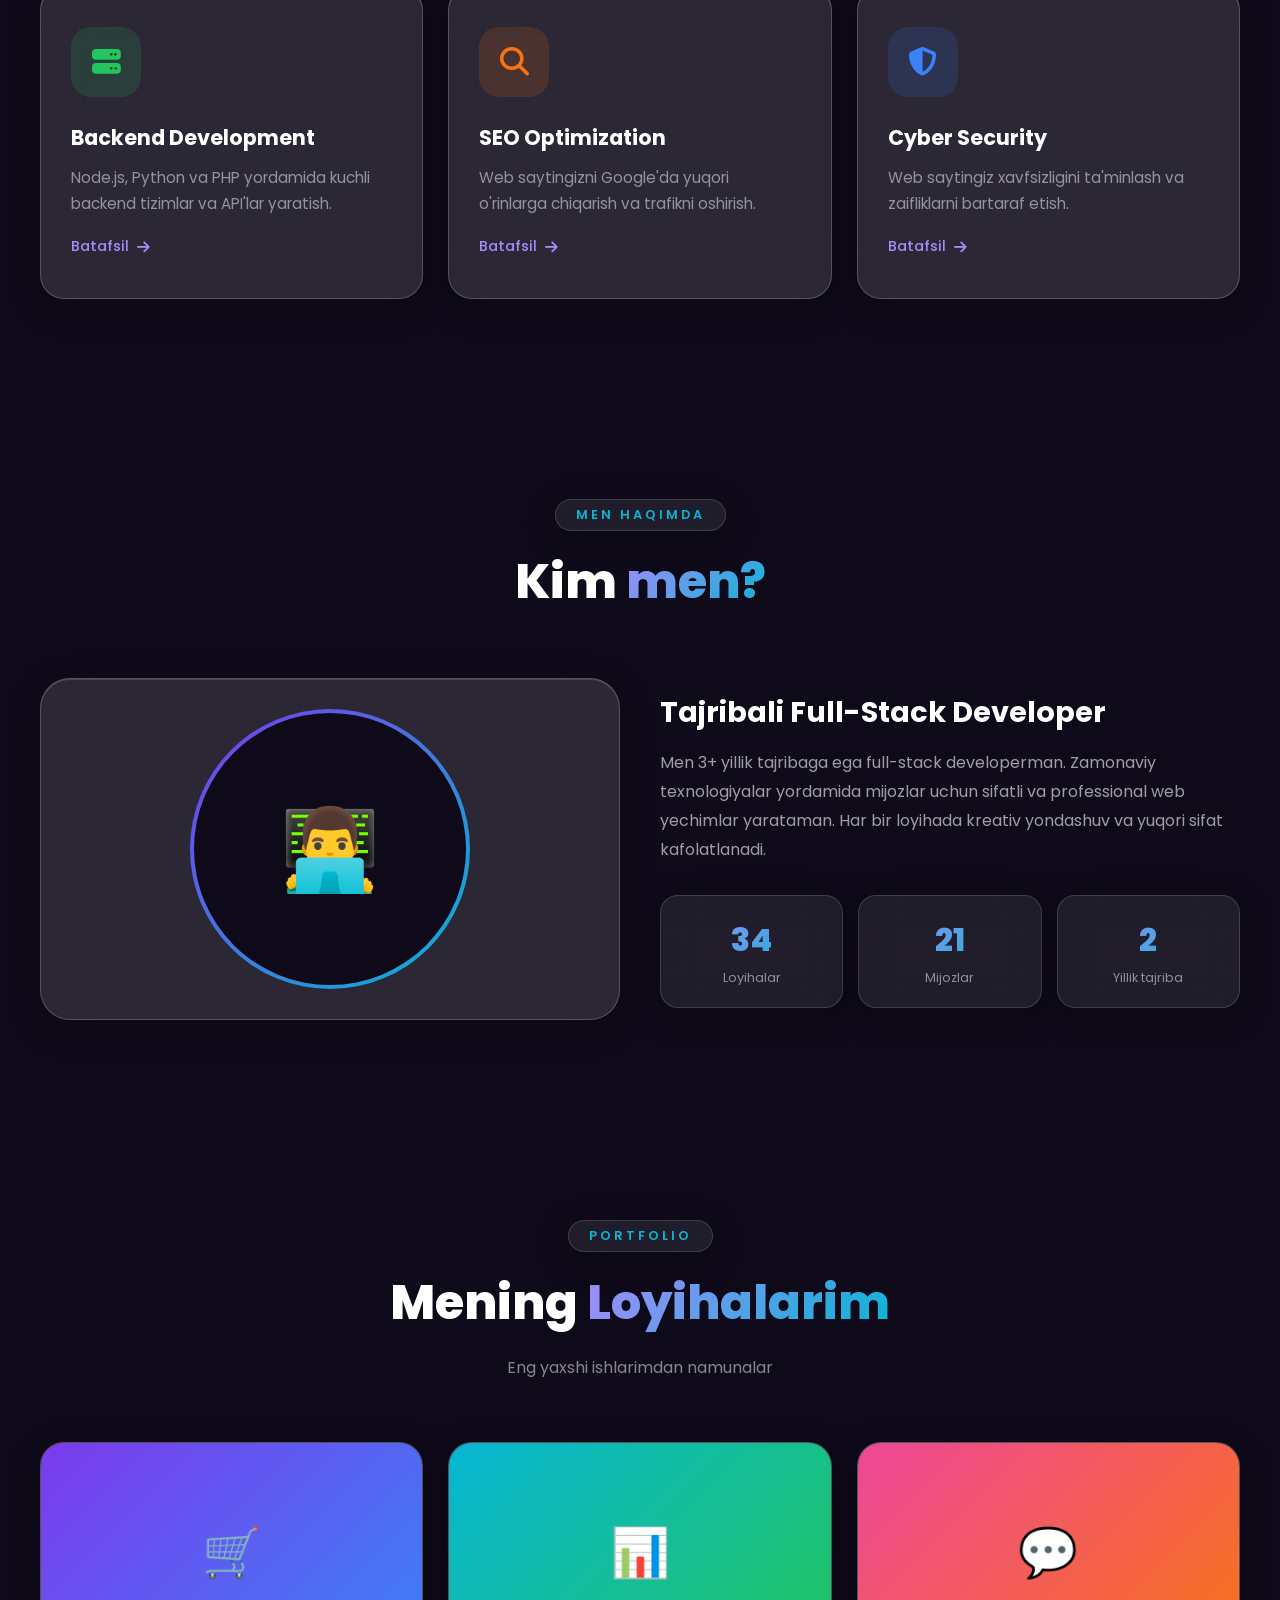
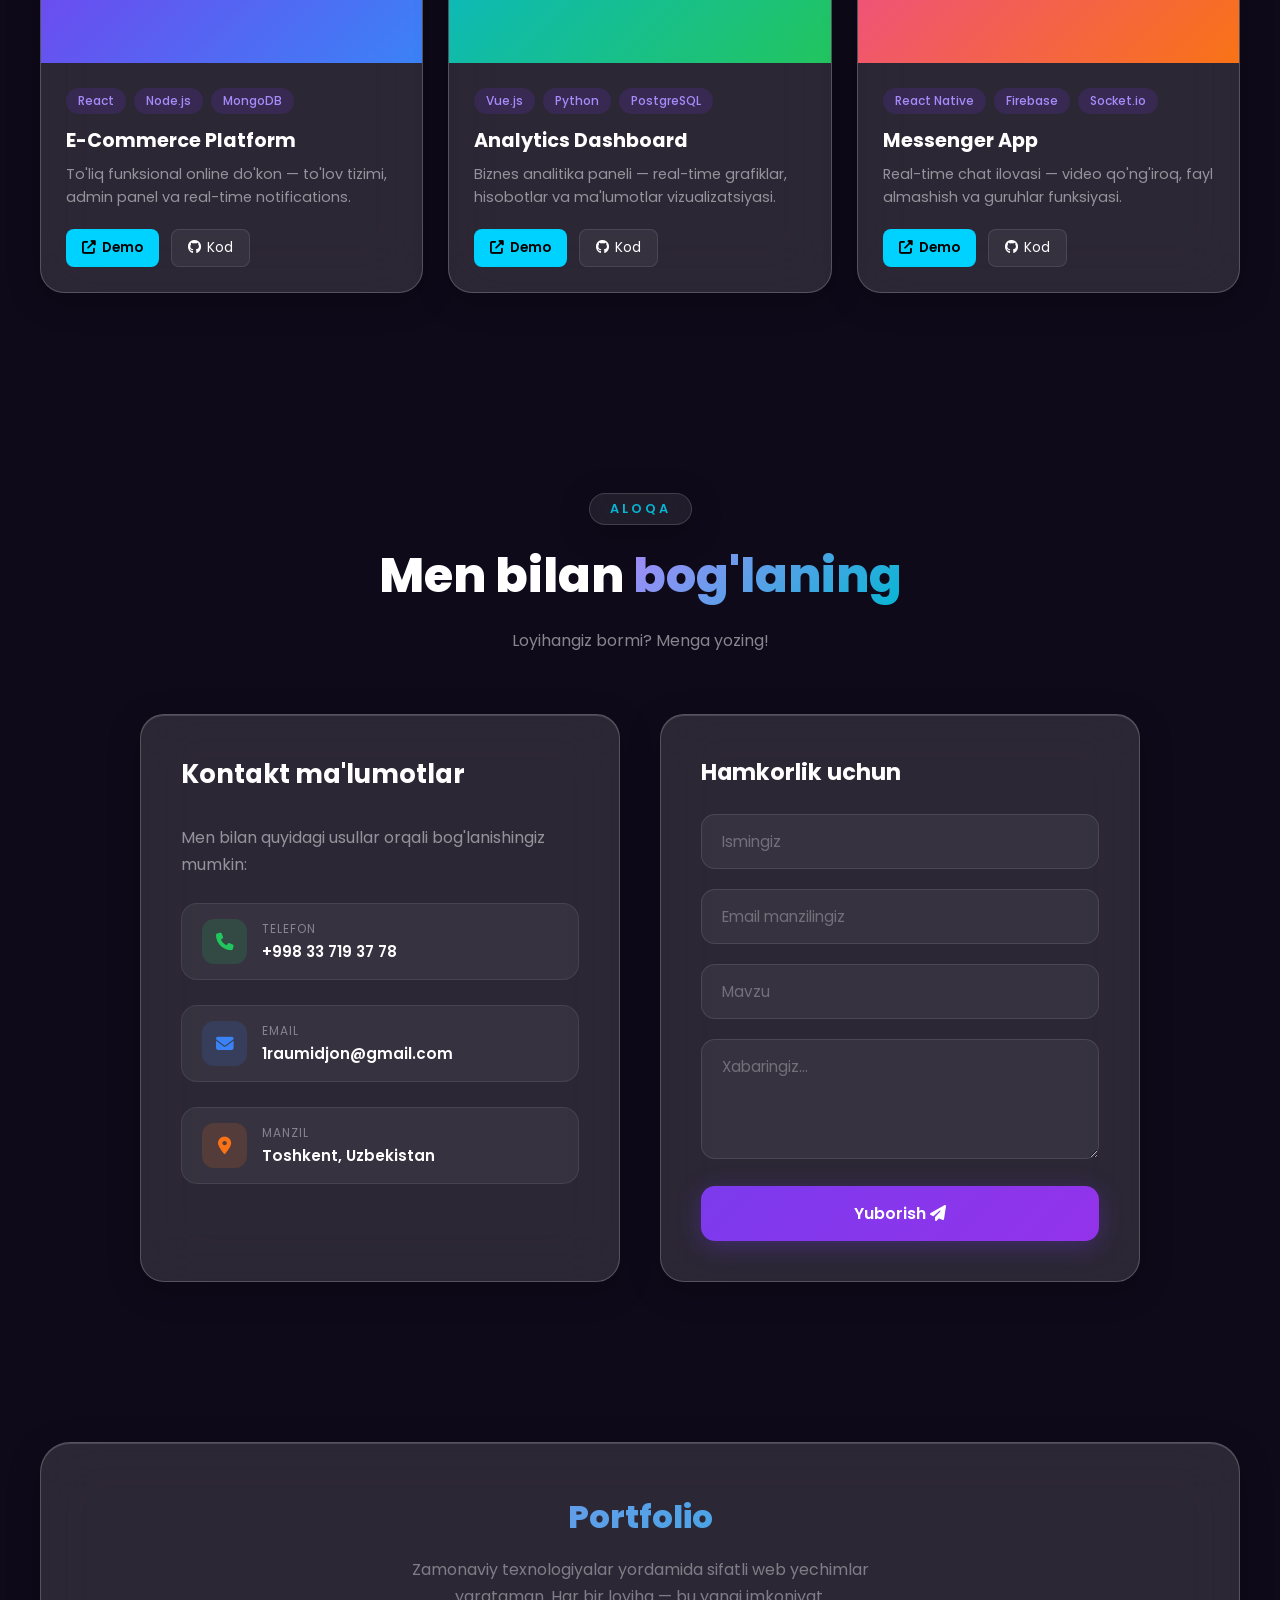
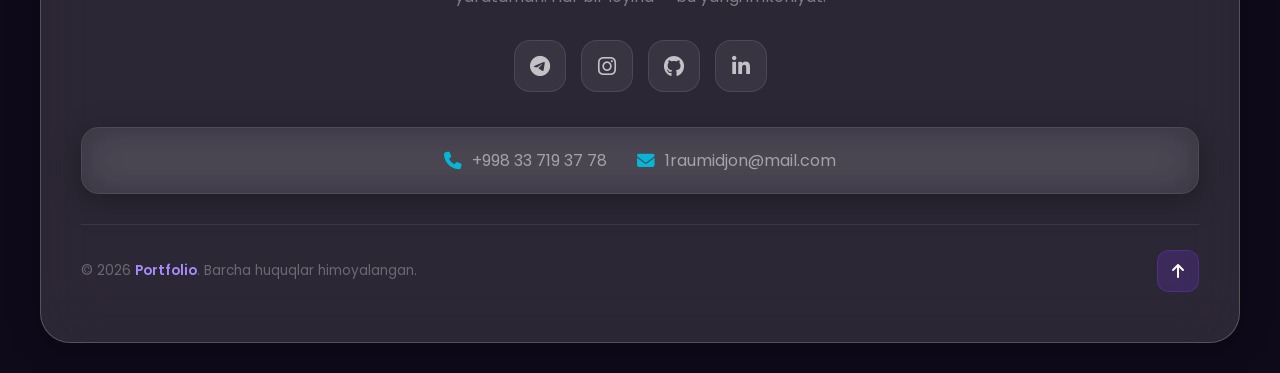
==== commit 01362c23: "update card" ====
--- a/index.html
+++ b/index.html
@@ -71,7 +71,7 @@
         <p>Sizga professional va sifatli xizmatlar taklif qilaman</p>
       </div>
       <div class="services-grid">
-        <a class="linkpage service-card glass-strong" href="projects.html">
+        <a class="linkpage service-card glass-strong" href="./files/WEB.html">
           <div class="service-icon icon-purple">
             <i class="fas fa-code"></i>
           </div>
@@ -82,7 +82,7 @@
           </p>
           <div class="arrow">Batafsil <i class="fas fa-arrow-right"></i></div>
         </a>
-        <div class="service-card glass-strong">
+        <a href="./files/MOBILE.html" class="service-card glass-strong linkpage">
           <div class="service-icon icon-cyan">
             <i class="fas fa-mobile-alt"></i>
           </div>
@@ -90,17 +90,17 @@
           <h3>Mobile Development</h3>
           <p>React Native va Flutter yordamida iOS va Android uchun ilovalar ishlab chiqish</p>
           <div class="arrow">Batafsil <i class="fas fa-arrow-right"></i></div>
-        </div>
-
-        <div class="service-card glass-strong">
+        </a>
+
+        <a href="./files/UI.html" class="service-card glass-strong linkpage">
           <div class="service-icon icon-pink">
             <i class="fas fa-palette"></i>
           </div>
           <h3>UI/UX Design</h3>
           <p>Foydalanuvchilarga qulay va chiroyli dizaynlar yaratish — Figma, Adobe XD bilan.</p>
           <div class="arrow">Batafsil <i class="fas fa-arrow-right"></i></div>
-        </div>
-        <div class="service-card glass-strong">
+        </a>
+        <a href="./files/BACKEND.html" class="service-card glass-strong linkpage">
           <div class="service-icon icon-green">
             <i class="fas fa-server"></i>
           </div>
@@ -108,8 +108,8 @@
           <h3>Backend Development</h3>
           <p>Node.js, Python va PHP yordamida kuchli backend tizimlar va API'lar yaratish.</p>
           <div class="arrow">Batafsil <i class="fas fa-arrow-right"></i></div>
-        </div>
-        <div class="service-card glass-strong">
+        </a>
+        <a href="./files/SEO.html" class="service-card glass-strong linkpage">
           <div class="service-icon icon-orange">
             <i class="fas fa-search"></i>
           </div>
@@ -117,15 +117,15 @@
           <h3>SEO Optimization</h3>
           <p>Web saytingizni Google'da yuqori o'rinlarga chiqarish va trafikni oshirish.</p>
           <div class="arrow">Batafsil <i class="fas fa-arrow-right"></i></div>
-        </div>
-        <div class="service-card glass-strong">
+        </a>
+        <a href="./files/CYBER.html" class="service-card glass-strong linkpage">
           <div class="service-icon icon-blue">
             <i class="fas fa-shield-alt"></i>
           </div>
           <h3>Cyber Security</h3>
           <p>Web saytingiz xavfsizligini ta'minlash va zaifliklarni bartaraf etish.</p>
           <div class="arrow">Batafsil <i class="fas fa-arrow-right"></i></div>
-        </div>
+        </a>
       </div>
     </section>
 
@@ -193,6 +193,10 @@
               To'liq funksional online do'kon — to'lov tizimi, admin panel va real-time
               notifications.
             </p>
+            <div class="project-links">
+              <a href="#" class="view-btn"><i class="fas fa-external-link-alt"></i> Demo</a>
+              <a href="#" class="github-btn"><i class="fab fa-github"></i> Kod</a>
+            </div>
           </div>
         </div>
         <div class="project-card glass-strong">
@@ -210,6 +214,10 @@
               Biznes analitika paneli — real-time grafiklar, hisobotlar va ma'lumotlar
               vizualizatsiyasi.
             </p>
+            <div class="project-links">
+              <a href="#" class="view-btn"><i class="fas fa-external-link-alt"></i> Demo</a>
+              <a href="#" class="github-btn"><i class="fab fa-github"></i> Kod</a>
+            </div>
           </div>
         </div>
         <div class="project-card glass-strong">
@@ -224,6 +232,10 @@
             </div>
             <h3>Messenger App</h3>
             <p>Real-time chat ilovasi — video qo'ng'iroq, fayl almashish va guruhlar funksiyasi.</p>
+            <div class="project-links">
+              <a href="#" class="view-btn"><i class="fas fa-external-link-alt"></i> Demo</a>
+              <a href="#" class="github-btn"><i class="fab fa-github"></i> Kod</a>
+            </div>
           </div>
         </div>
       </div>
--- a/qwen.css
+++ b/qwen.css
@@ -665,6 +665,47 @@
   background: linear-gradient(135deg, var(--primary), var(--accent));
   padding: 4px;
   animation: avatarGlow 4s ease-in-out infinite;
+}
+
+.project-links {
+  display: flex;
+  gap: 12px;
+  margin-top: 20px; /* Matndan masofa */
+}
+
+.project-links a {
+  text-decoration: none;
+  font-size: 0.85rem;
+  padding: 8px 16px;
+  border-radius: 8px;
+  display: flex;
+  align-items: center;
+  gap: 6px;
+  transition: 0.3s;
+}
+
+/* Demo tugmasi stili */
+.view-btn {
+  background: var(--accent-color, #00d2ff);
+  color: #000;
+  font-weight: 600;
+}
+
+.view-btn:hover {
+  transform: translateY(-3px);
+  box-shadow: 0 5px 15px rgba(0, 210, 255, 0.3);
+}
+
+/* Kod (GitHub) tugmasi stili */
+.github-btn {
+  background: rgba(255, 255, 255, 0.05);
+  color: #fff;
+  border: 1px solid rgba(255, 255, 255, 0.1);
+}
+
+.github-btn:hover {
+  background: rgba(255, 255, 255, 0.1);
+  border-color: #fff;
 }
 
 @keyframes avatarGlow {
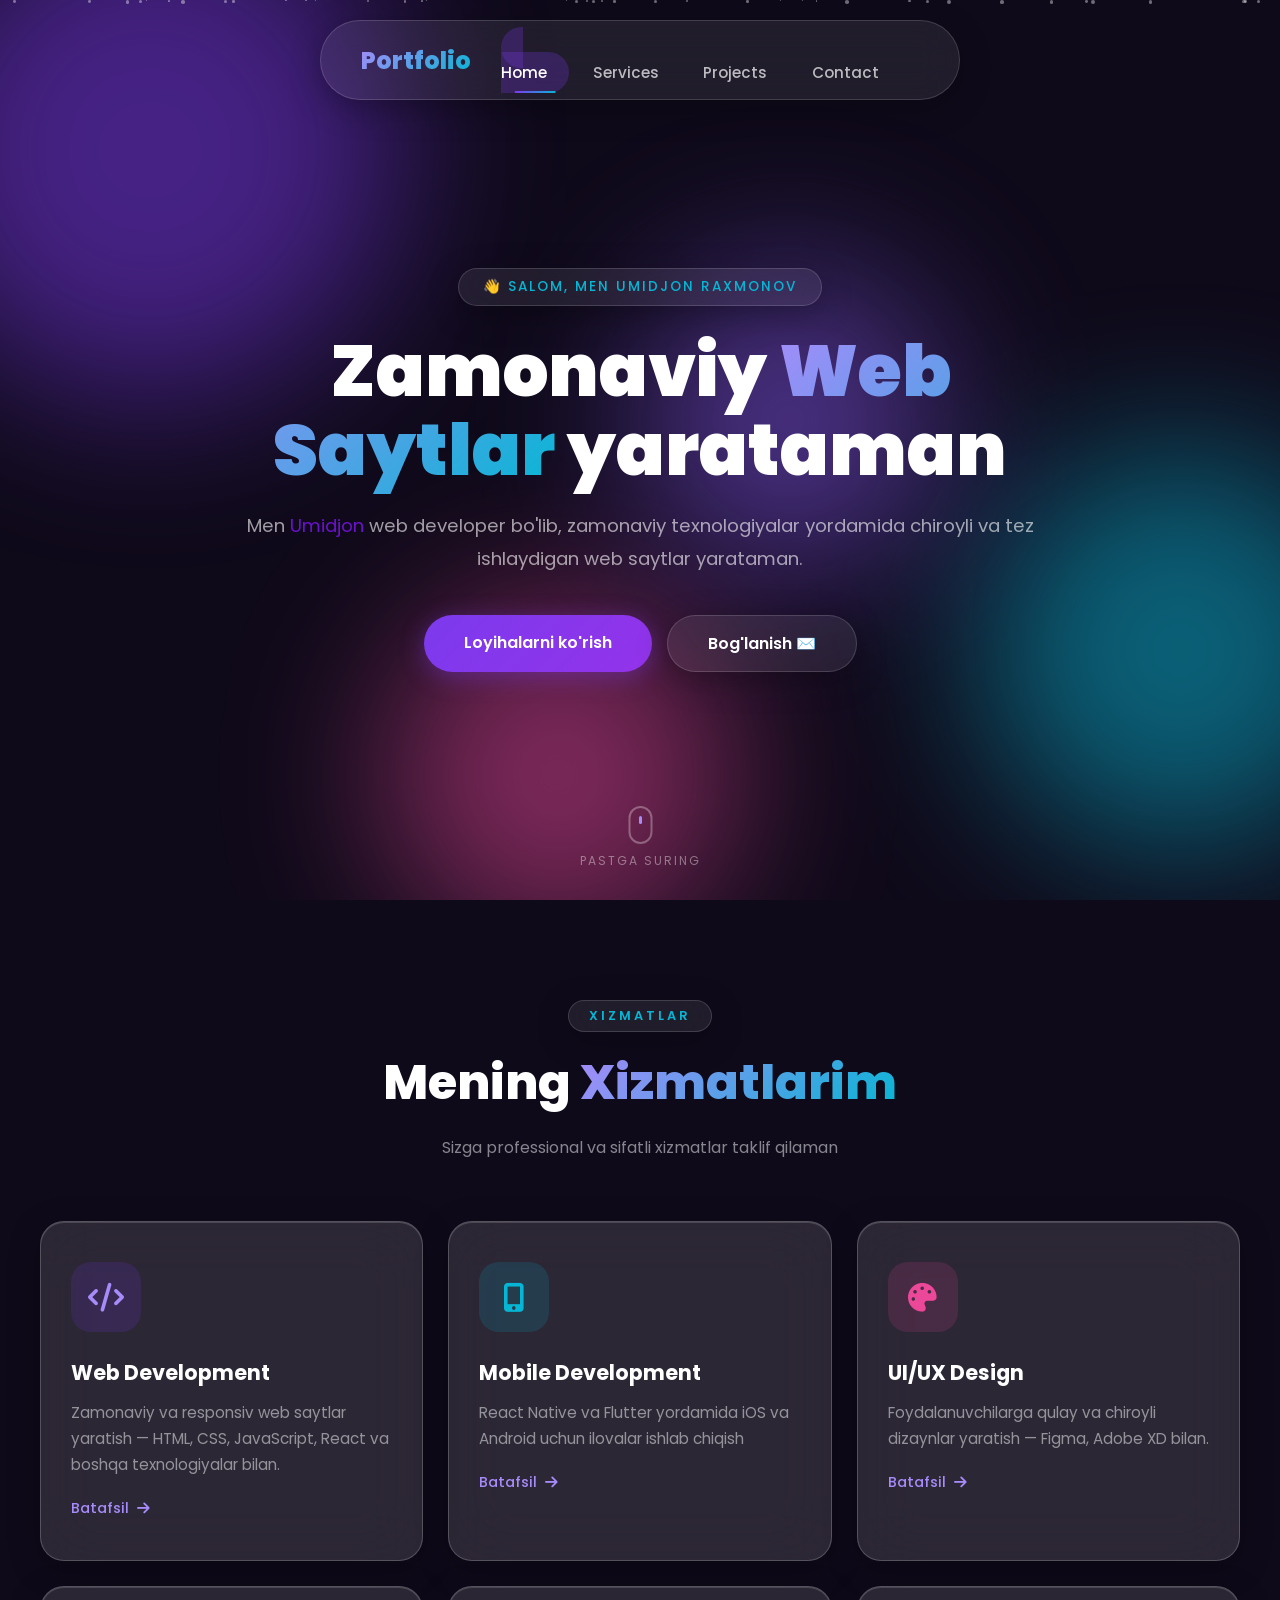
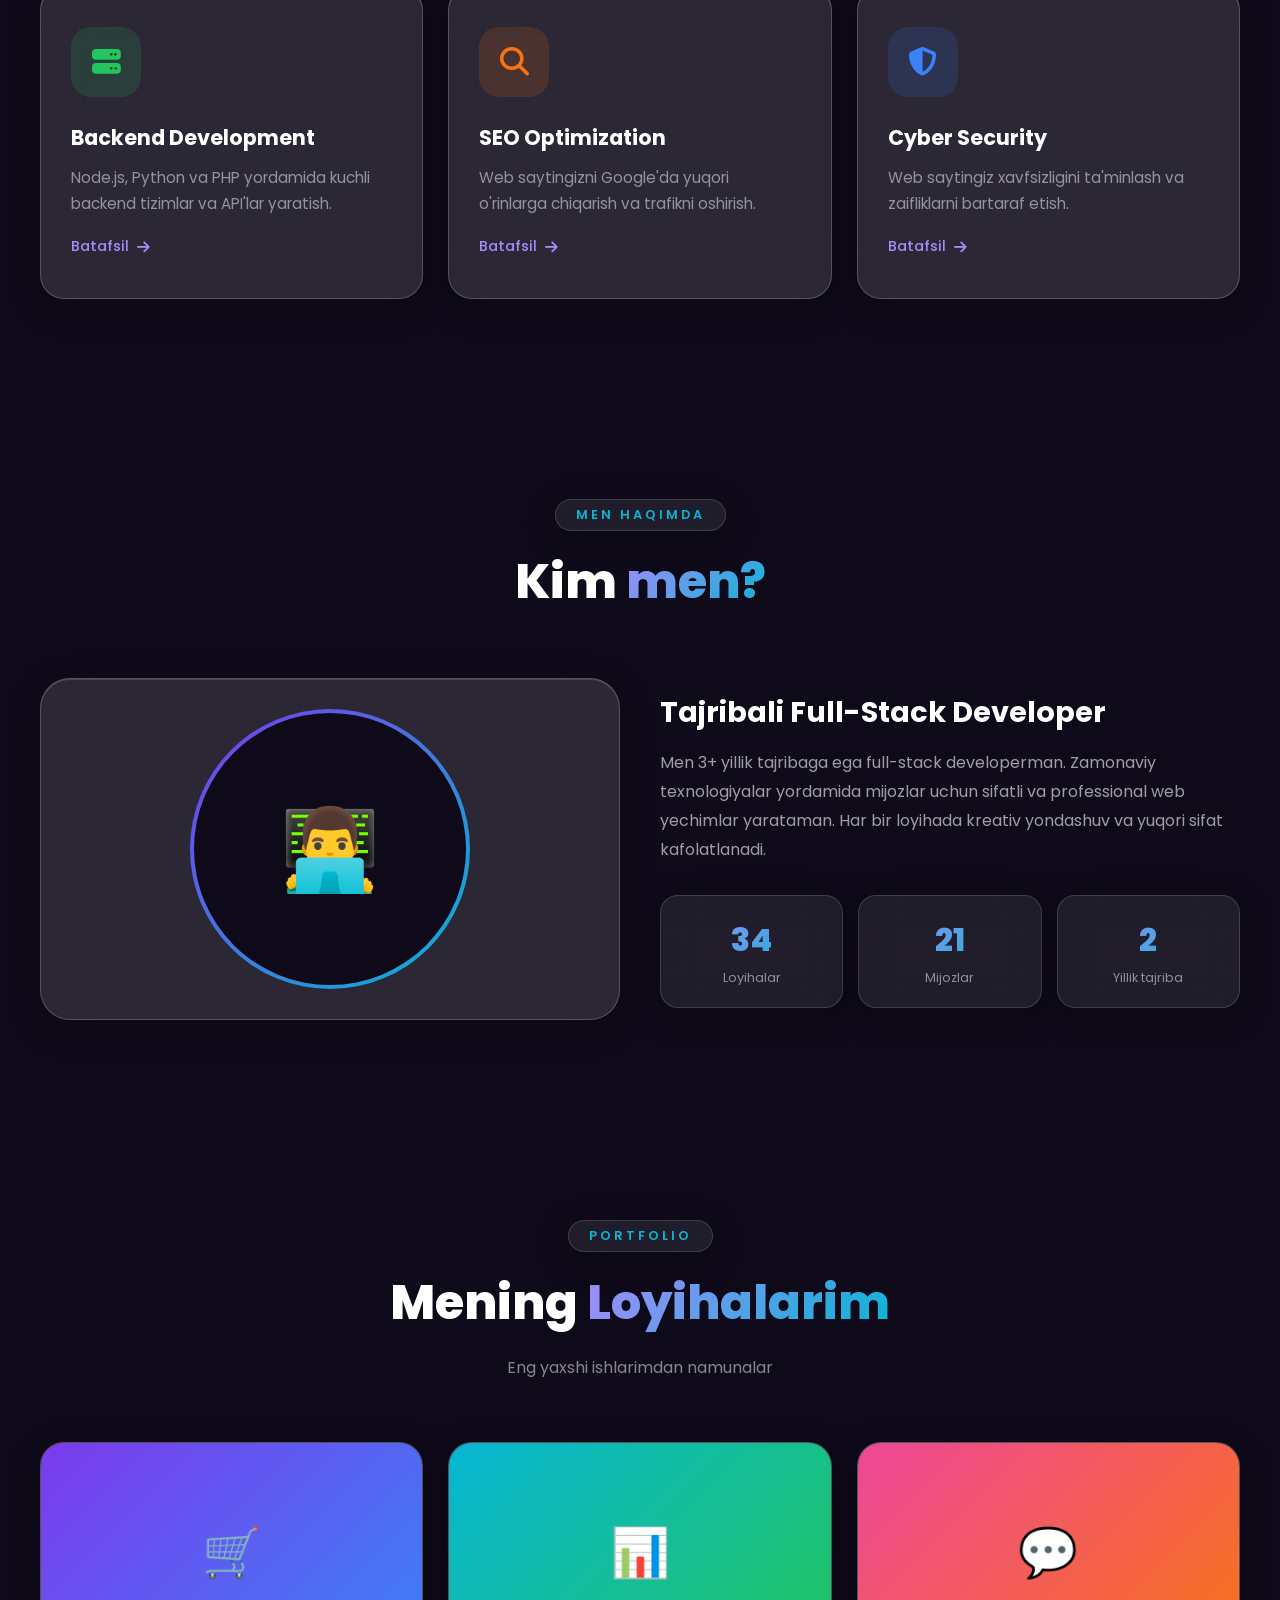
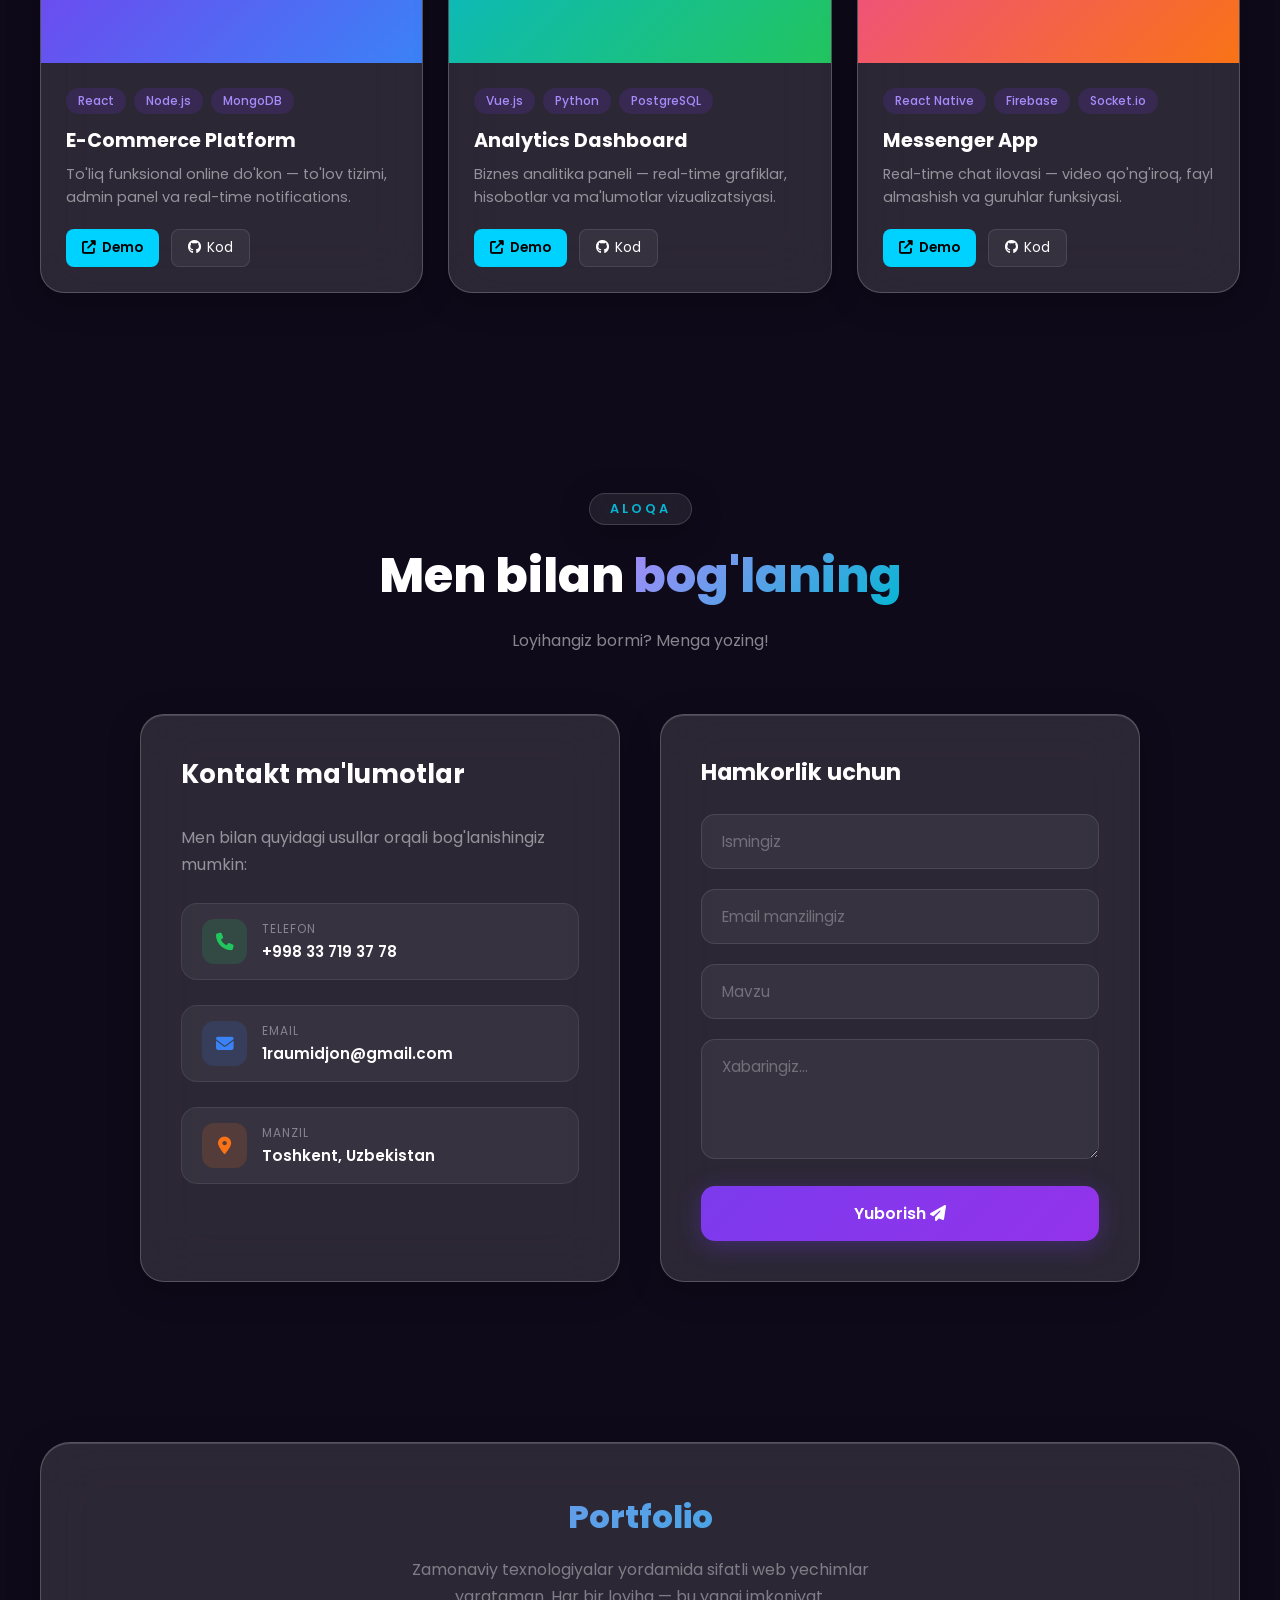
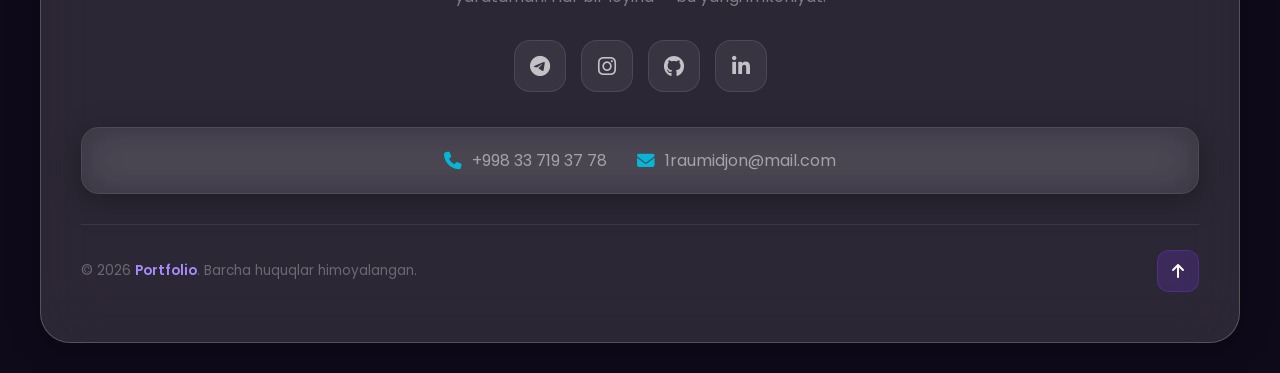
==== commit d0073a26: "update project add button" ====
--- a/index.html
+++ b/index.html
@@ -82,11 +82,11 @@
           </p>
           <div class="arrow">Batafsil <i class="fas fa-arrow-right"></i></div>
         </a>
+
         <a href="./files/MOBILE.html" class="service-card glass-strong linkpage">
           <div class="service-icon icon-cyan">
             <i class="fas fa-mobile-alt"></i>
           </div>
-
           <h3>Mobile Development</h3>
           <p>React Native va Flutter yordamida iOS va Android uchun ilovalar ishlab chiqish</p>
           <div class="arrow">Batafsil <i class="fas fa-arrow-right"></i></div>
@@ -100,6 +100,7 @@
           <p>Foydalanuvchilarga qulay va chiroyli dizaynlar yaratish — Figma, Adobe XD bilan.</p>
           <div class="arrow">Batafsil <i class="fas fa-arrow-right"></i></div>
         </a>
+
         <a href="./files/BACKEND.html" class="service-card glass-strong linkpage">
           <div class="service-icon icon-green">
             <i class="fas fa-server"></i>
@@ -109,15 +110,16 @@
           <p>Node.js, Python va PHP yordamida kuchli backend tizimlar va API'lar yaratish.</p>
           <div class="arrow">Batafsil <i class="fas fa-arrow-right"></i></div>
         </a>
+
         <a href="./files/SEO.html" class="service-card glass-strong linkpage">
           <div class="service-icon icon-orange">
             <i class="fas fa-search"></i>
           </div>
-
           <h3>SEO Optimization</h3>
           <p>Web saytingizni Google'da yuqori o'rinlarga chiqarish va trafikni oshirish.</p>
           <div class="arrow">Batafsil <i class="fas fa-arrow-right"></i></div>
         </a>
+
         <a href="./files/CYBER.html" class="service-card glass-strong linkpage">
           <div class="service-icon icon-blue">
             <i class="fas fa-shield-alt"></i>
@@ -194,7 +196,9 @@
               notifications.
             </p>
             <div class="project-links">
-              <a href="#" class="view-btn"><i class="fas fa-external-link-alt"></i> Demo</a>
+              <a href="./PROJECTS/E-COMMERCE.html" class="view-btn"
+                ><i class="fas fa-external-link-alt"></i> Demo</a
+              >
               <a href="#" class="github-btn"><i class="fab fa-github"></i> Kod</a>
             </div>
           </div>
@@ -215,7 +219,9 @@
               vizualizatsiyasi.
             </p>
             <div class="project-links">
-              <a href="#" class="view-btn"><i class="fas fa-external-link-alt"></i> Demo</a>
+              <a href="./PROJECTS/Analytic.html" class="view-btn"
+                ><i class="fas fa-external-link-alt"></i> Demo</a
+              >
               <a href="#" class="github-btn"><i class="fab fa-github"></i> Kod</a>
             </div>
           </div>
@@ -233,7 +239,9 @@
             <h3>Messenger App</h3>
             <p>Real-time chat ilovasi — video qo'ng'iroq, fayl almashish va guruhlar funksiyasi.</p>
             <div class="project-links">
-              <a href="#" class="view-btn"><i class="fas fa-external-link-alt"></i> Demo</a>
+              <a href="./PROJECTS/messager.html" class="view-btn"
+                ><i class="fas fa-external-link-alt"></i> Demo</a
+              >
               <a href="#" class="github-btn"><i class="fab fa-github"></i> Kod</a>
             </div>
           </div>
--- a/qwen.css
+++ b/qwen.css
@@ -1317,3 +1317,70 @@
   text-decoration: none;
   color: white;
 }
+
+.service-card:hover,
+.project-card:hover {
+  transform: none !important;
+}
+
+.service-card:hover .service-icon,
+.project-card:hover .project-thumb .gradient-bg {
+  transform: none !important;
+}
+
+@media (max-width: 768px) {
+  body {
+    overflow-x: hidden;
+  }
+
+  .hero h1 {
+    font-size: 2.2rem;
+    line-height: 1.2;
+  }
+
+  .hero p {
+    font-size: 0.95rem;
+  }
+
+  .hero-buttons {
+    flex-direction: column;
+    align-items: center;
+  }
+
+  .btn-primary,
+  .btn-glass {
+    width: 100%;
+    max-width: 300px;
+    text-align: center;
+  }
+
+  .services-grid,
+  .projects-grid,
+  .contact-wrapper,
+  .about-grid {
+    grid-template-columns: 1fr;
+  }
+
+  .service-card,
+  .project-card,
+  .contact-form,
+  .contact-info {
+    padding: 25px 20px;
+  }
+
+  .stats-row {
+    grid-template-columns: 1fr;
+  }
+
+  .footer-glass {
+    padding: 30px 20px;
+  }
+
+  .footer-contact {
+    flex-direction: column;
+  }
+
+  .project-thumb {
+    height: 180px;
+  }
+}
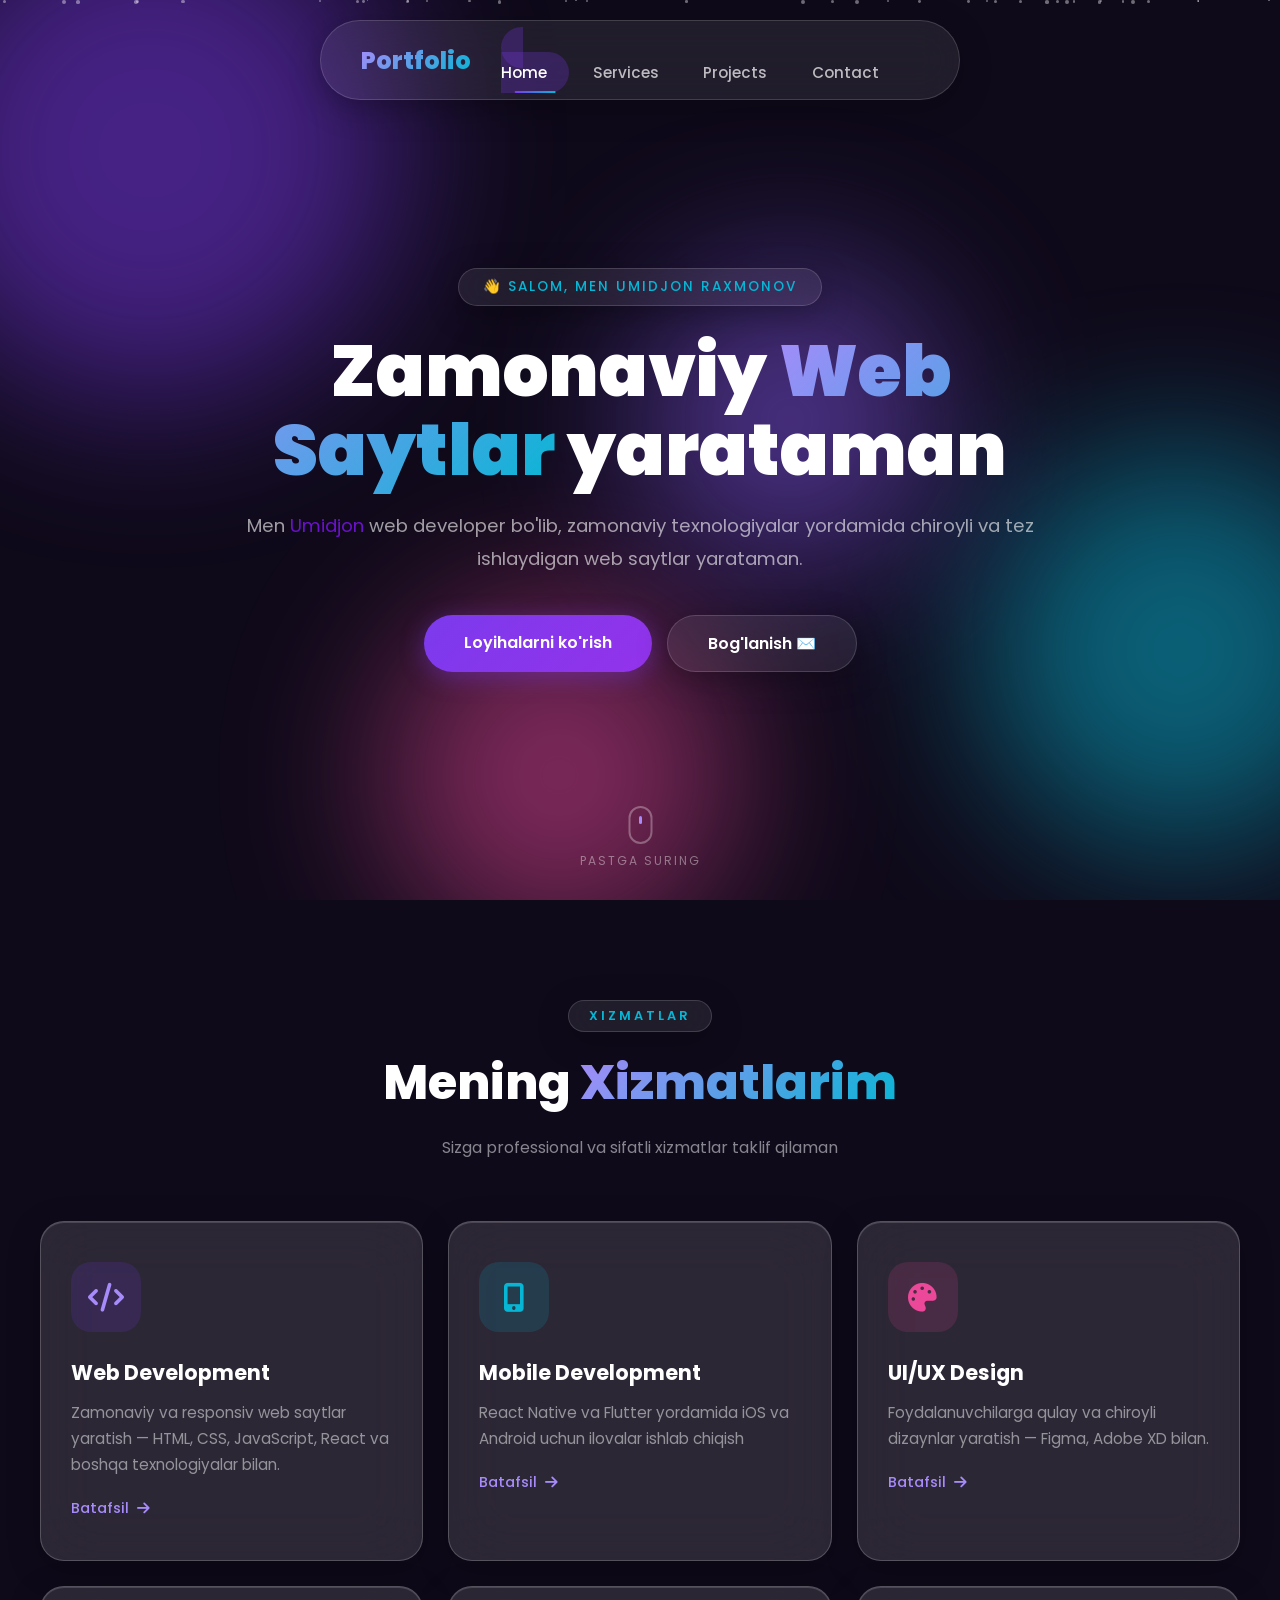
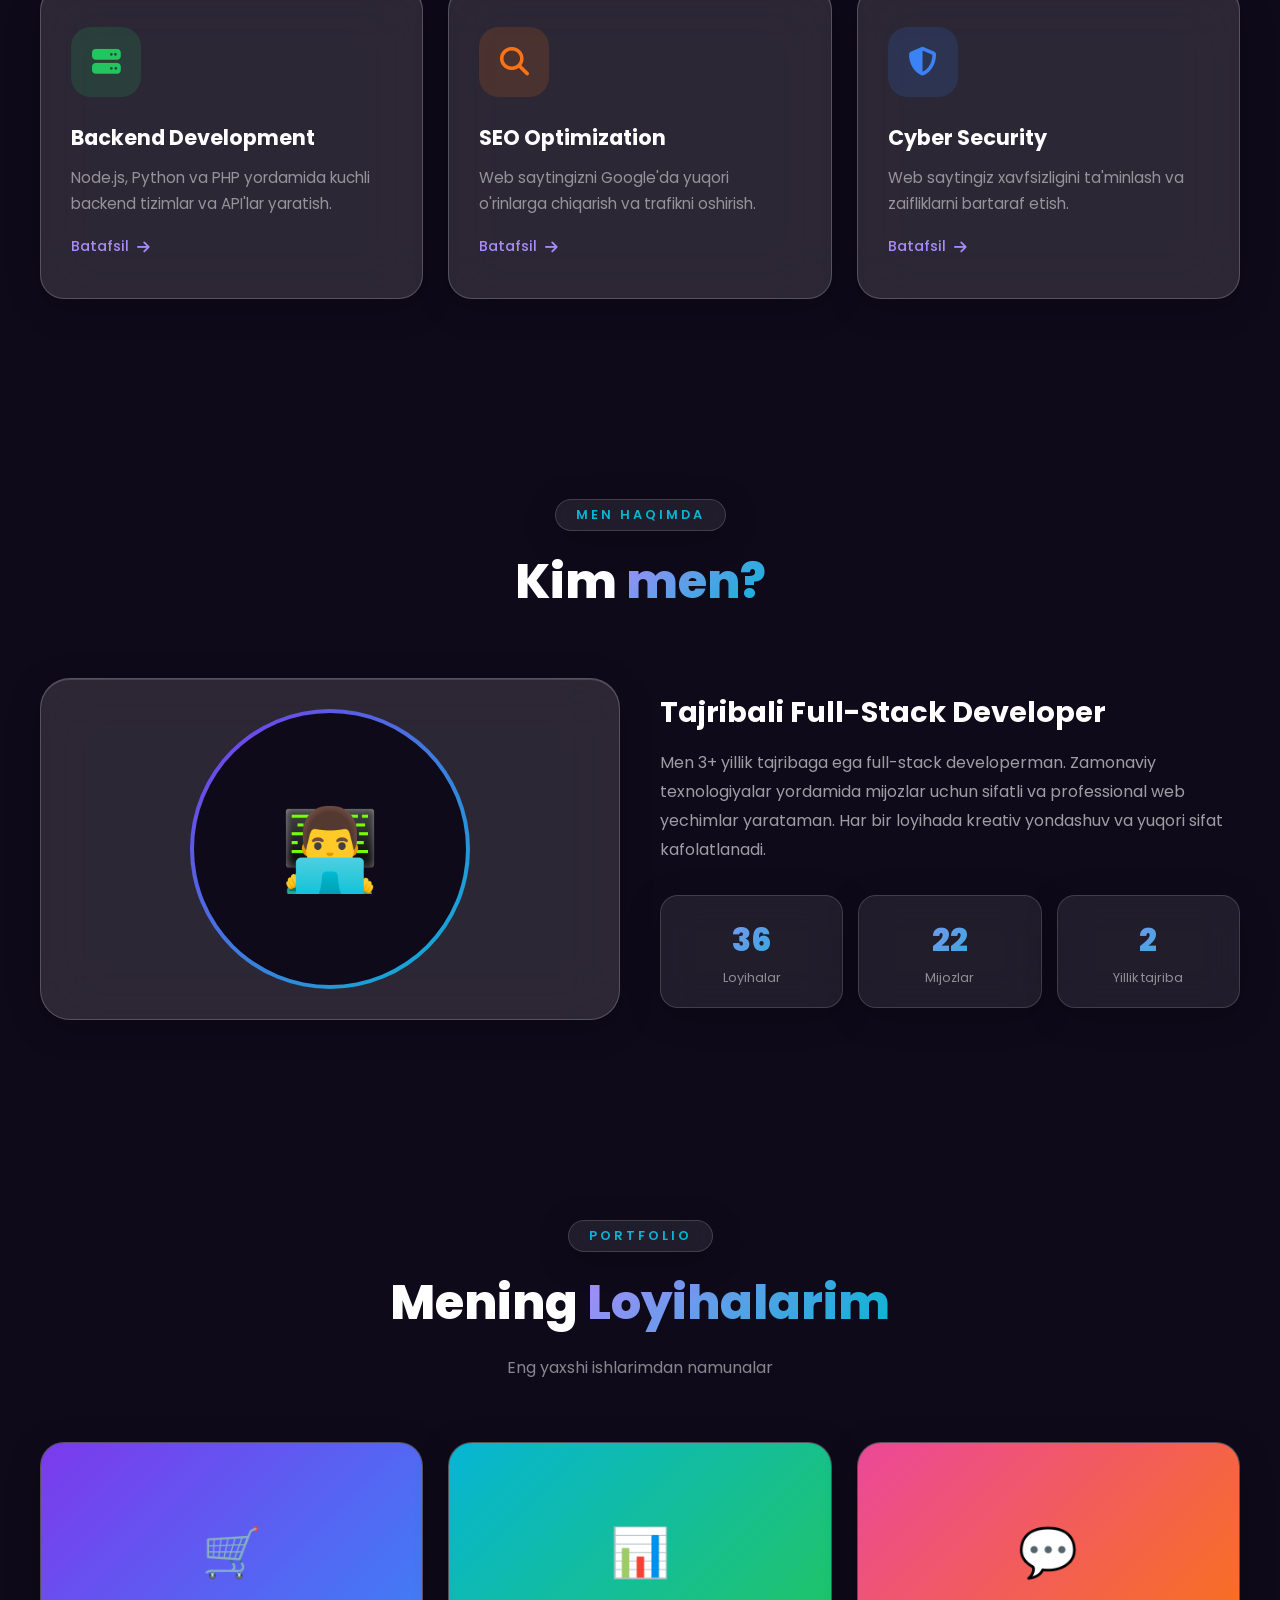
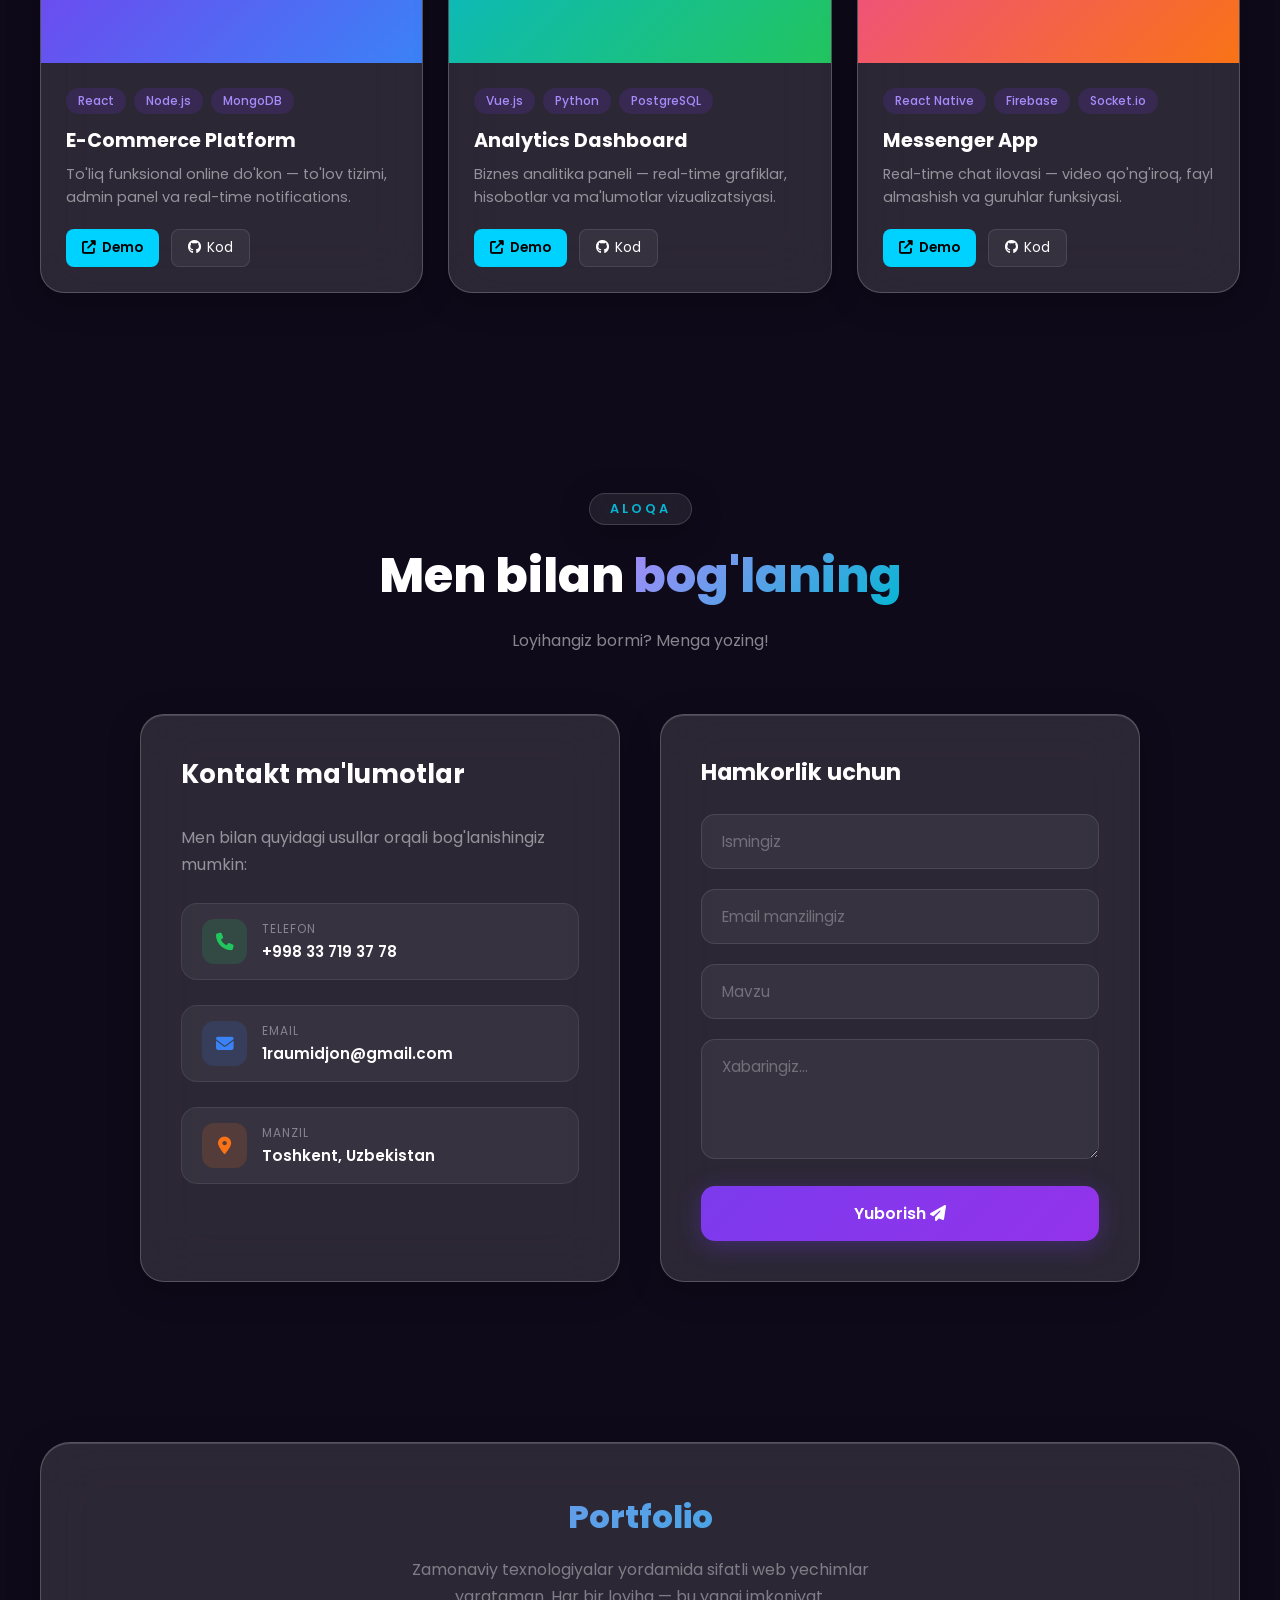
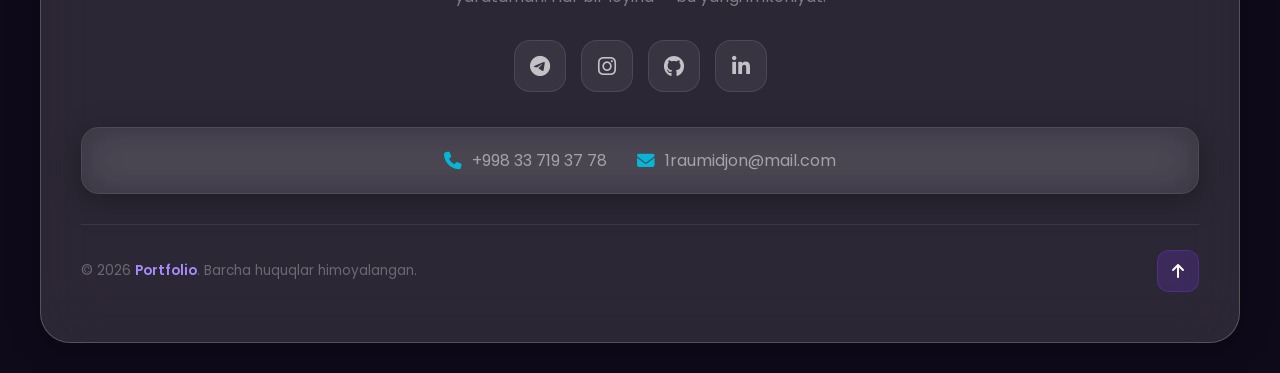
==== commit f3b25437: "add telegram support" ====
--- a/index.html
+++ b/index.html
@@ -71,7 +71,7 @@
         <p>Sizga professional va sifatli xizmatlar taklif qilaman</p>
       </div>
       <div class="services-grid">
-        <a class="linkpage service-card glass-strong" href="./files/WEB.html">
+        <a href="./files/WEB.html" class="linkpage service-card glass-strong">
           <div class="service-icon icon-purple">
             <i class="fas fa-code"></i>
           </div>
@@ -91,7 +91,7 @@
           <p>React Native va Flutter yordamida iOS va Android uchun ilovalar ishlab chiqish</p>
           <div class="arrow">Batafsil <i class="fas fa-arrow-right"></i></div>
         </a>
-
+       
         <a href="./files/UI.html" class="service-card glass-strong linkpage">
           <div class="service-icon icon-pink">
             <i class="fas fa-palette"></i>
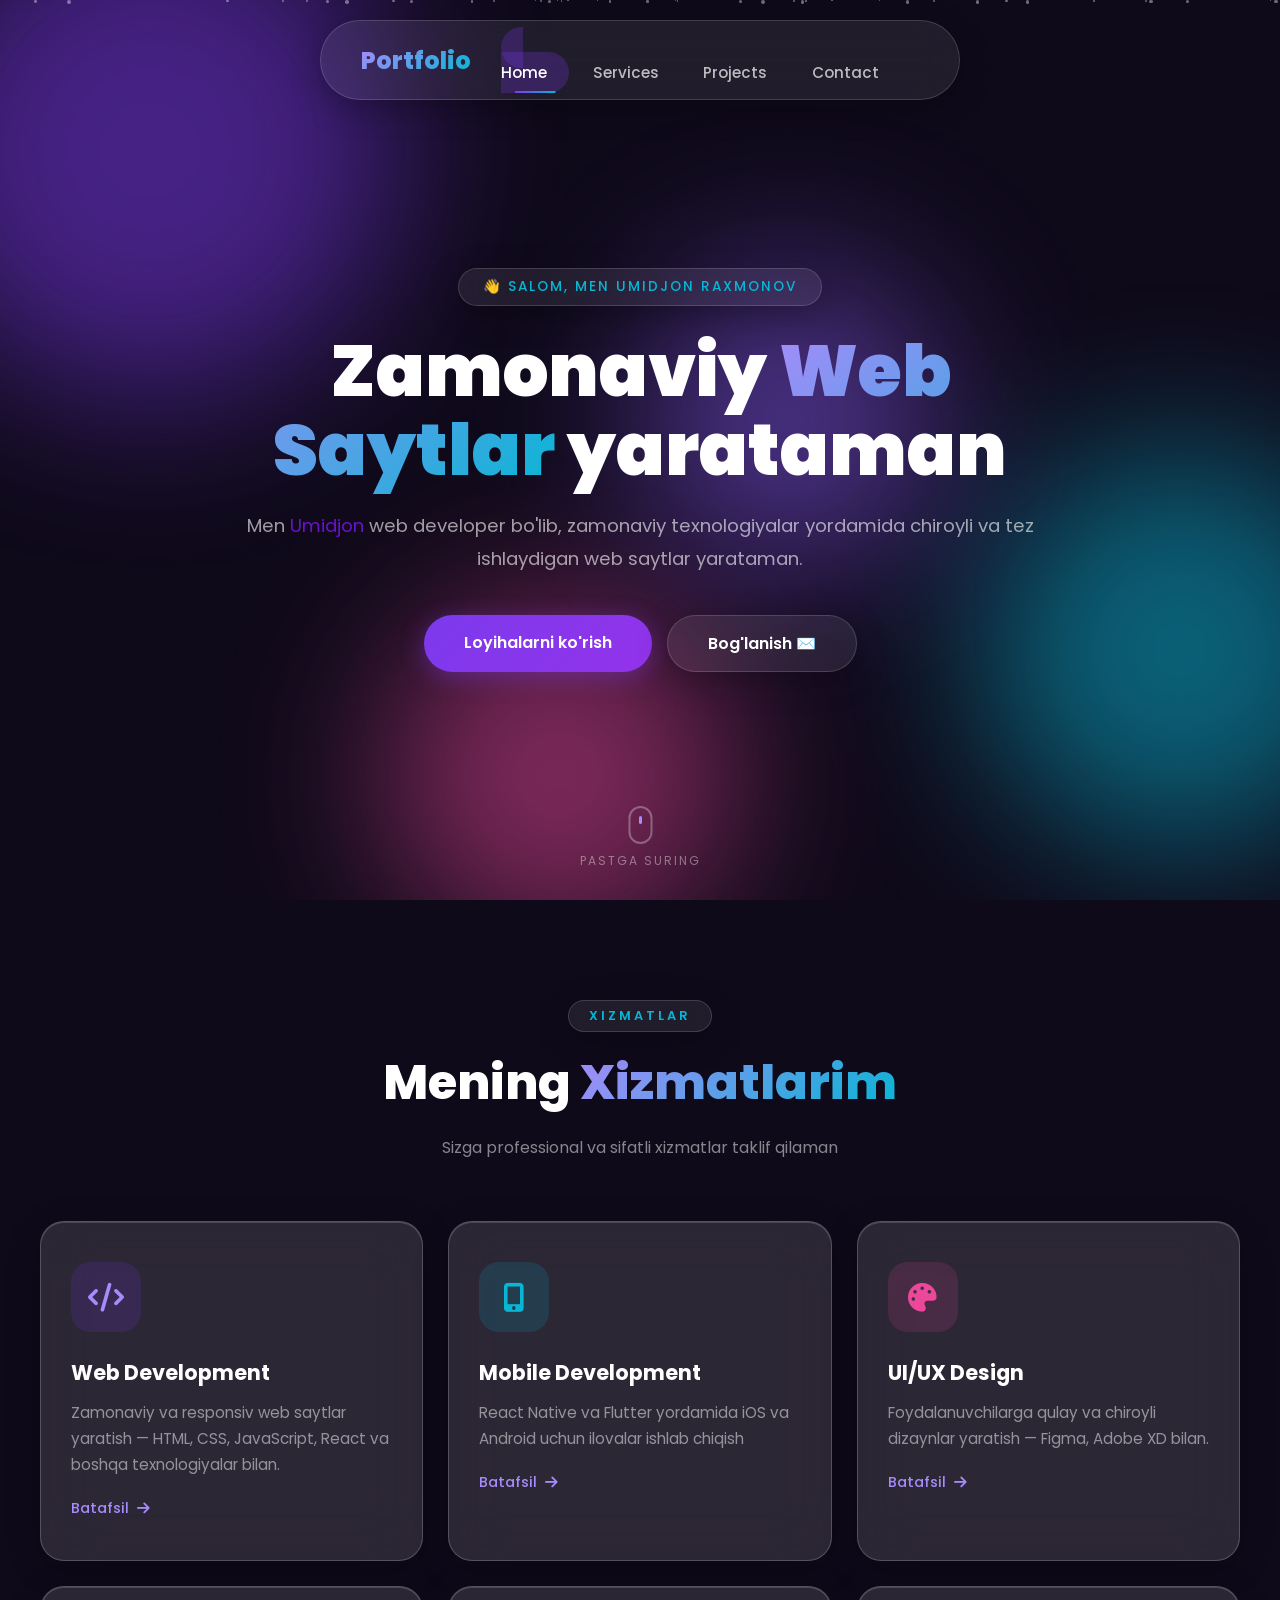
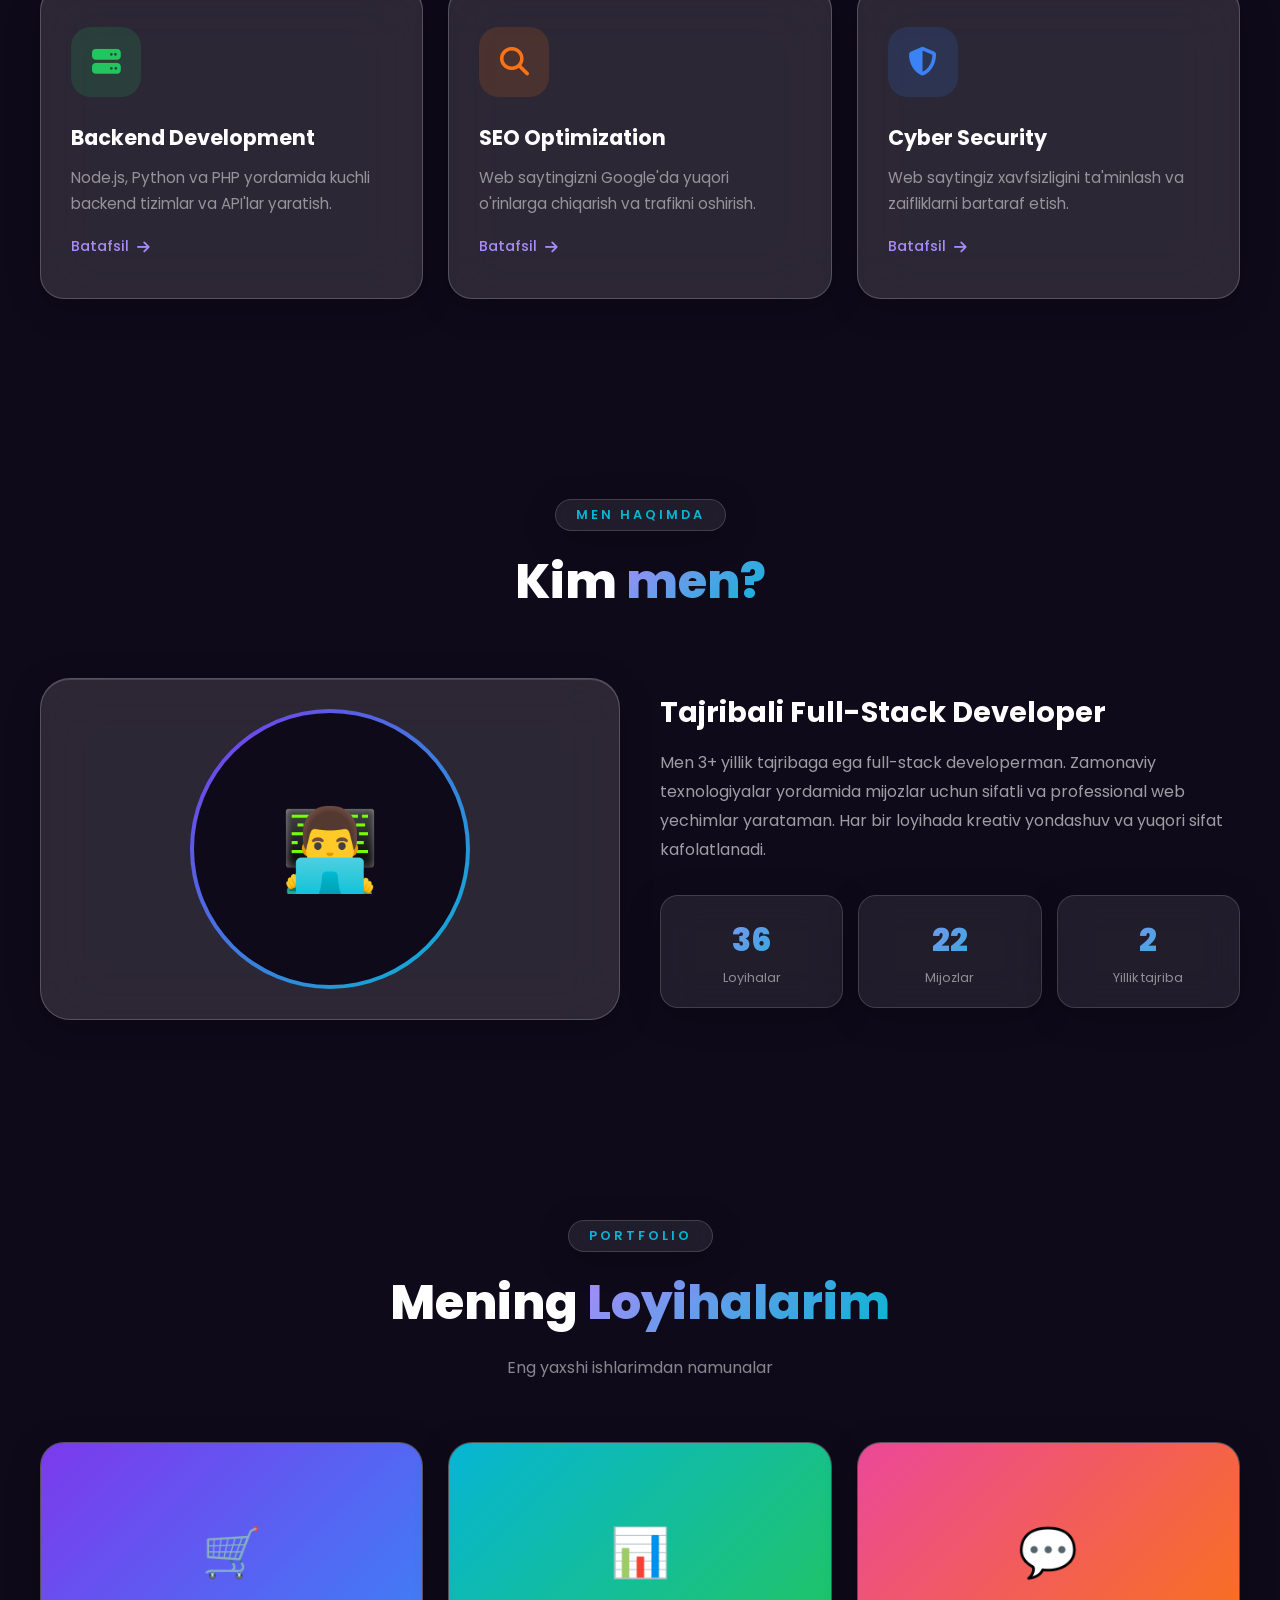
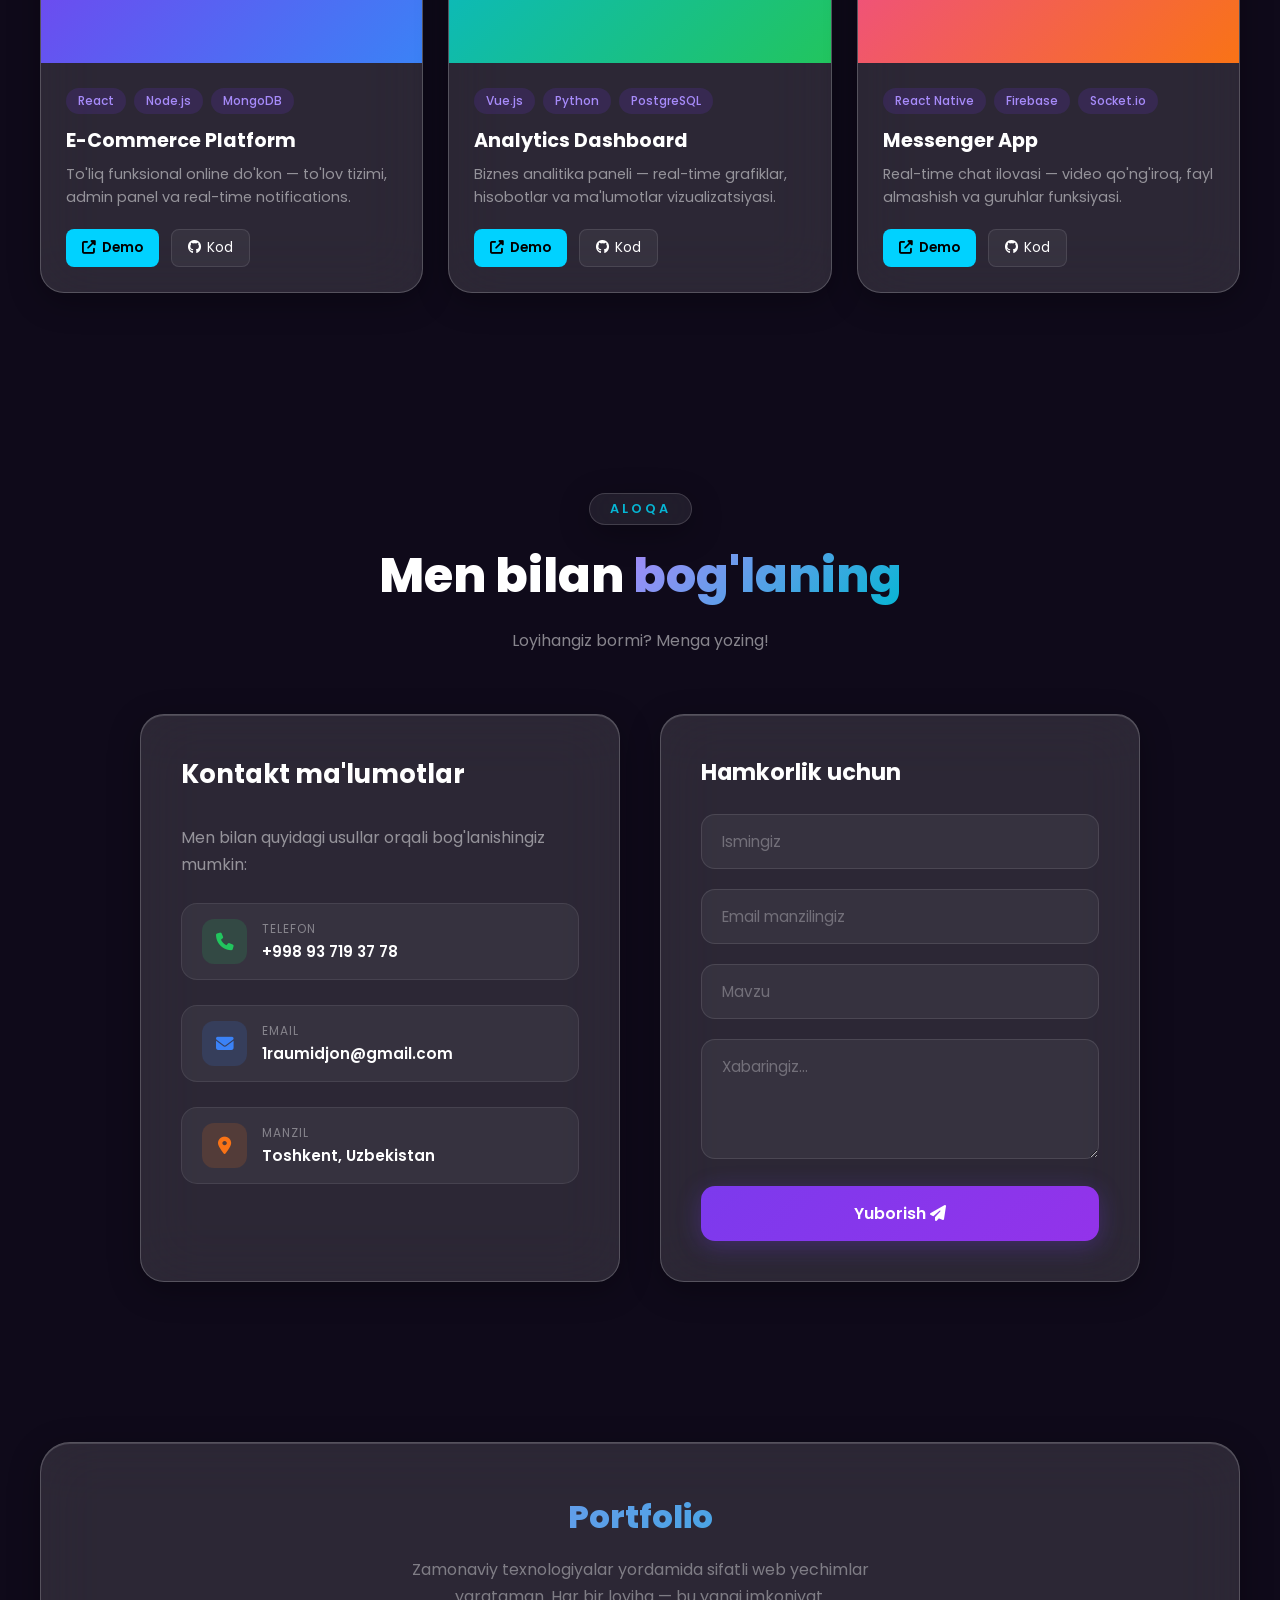
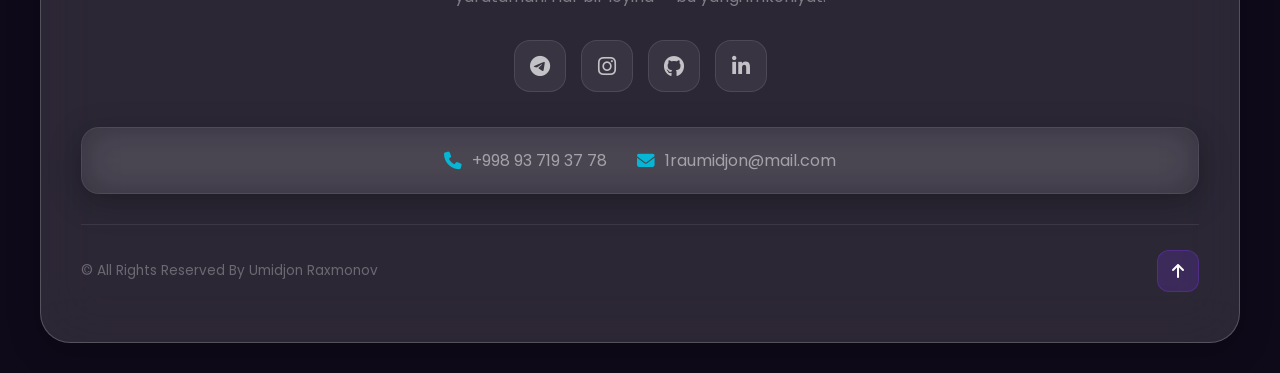
==== commit 4200b79c: "update contact info" ====
--- a/index.html
+++ b/index.html
@@ -91,7 +91,7 @@
           <p>React Native va Flutter yordamida iOS va Android uchun ilovalar ishlab chiqish</p>
           <div class="arrow">Batafsil <i class="fas fa-arrow-right"></i></div>
         </a>
-       
+
         <a href="./files/UI.html" class="service-card glass-strong linkpage">
           <div class="service-icon icon-pink">
             <i class="fas fa-palette"></i>
@@ -267,8 +267,8 @@
             <div class="text-box">
               <div class="label">Telefon</div>
               <div class="value">
-                <a href="tel:+998337193778" style="text-decoration: none; color: white">
-                  <span>+998 33 719 37 78</span>
+                <a href="tel:+998937193778" style="text-decoration: none; color: white">
+                  <span>+998 93 719 37 78</span>
                 </a>
               </div>
             </div>
@@ -371,9 +371,9 @@
         </div>
 
         <div class="footer-contact glass">
-          <a href="tel:+998337193778" class="footer-contact-item">
+          <a href="tel:+998937193778" class="footer-contact-item">
             <i class="fas fa-phone"></i>
-            <span>+998 33 719 37 78</span>
+            <span>+998 93 719 37 78</span>
           </a>
           <a href="mailto:1raumidjon@mail.com" class="footer-contact-item">
             <i class="fas fa-envelope"></i>
@@ -382,7 +382,7 @@
         </div>
 
         <div class="footer-bottom">
-          <p>© 2026 <span>Portfolio</span>. Barcha huquqlar himoyalangan.</p>
+          <p>© All Rights Reserved By Umidjon Raxmonov</p>
           <a href="#home" class="back-to-top">
             <i class="fas fa-arrow-up"></i>
           </a>
